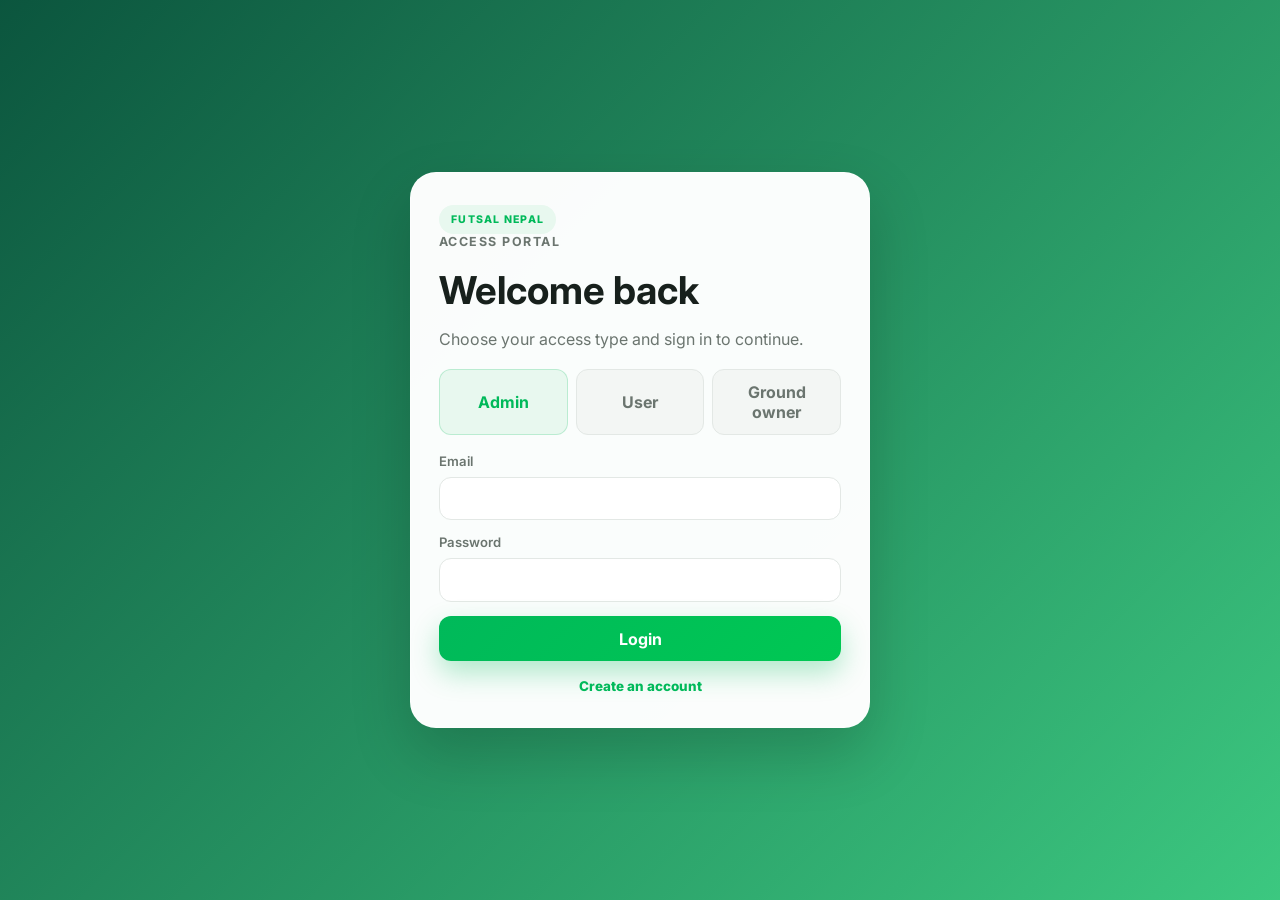
==== index.html @ 1ac61b71 "Add files via upload" ====
<!DOCTYPE html>
<html lang="en">
  <head>
    <meta charset="UTF-8" />
    <meta name="viewport" content="width=device-width, initial-scale=1.0" />
    <meta name="theme-color" content="#00b95a" />
    <meta name="mobile-web-app-capable" content="yes" />
    <meta name="apple-mobile-web-app-capable" content="yes" />
    <meta name="apple-mobile-web-app-status-bar-style" content="default" />
    <meta name="apple-mobile-web-app-title" content="Futsal Nepal" />
    <meta name="description" content="FUTSAL NEPAL is a modern futsal booking and court management platform for players, owners, and administrators in Nepal." />
    <meta name="keywords" content="futsal, football, booking, Nepal, courts, tournaments, admin dashboard" />
    <meta property="og:title" content="FUTSAL NEPAL | Book, Play, Connect" />
    <meta property="og:description" content="Book futsal courts, manage reservations, and run your venue with an integrated admin dashboard." />
    <meta property="og:type" content="website" />
    <meta property="og:image" content="assets/logo.svg" />
    <meta property="og:site_name" content="FUTSAL NEPAL" />
    <meta name="twitter:card" content="summary_large_image" />
    <meta name="twitter:title" content="FUTSAL NEPAL" />
    <meta name="twitter:description" content="Book, play, and connect through Nepal's futsal booking platform." />
    <title>FUTSAL NEPAL | Book, Play, Connect</title>
    <link rel="icon" type="image/svg+xml" href="assets/favicon.svg" />
    <link rel="apple-touch-icon" href="assets/logo.svg" />
    <link rel="manifest" href="manifest.webmanifest" />
    <link rel="preconnect" href="https://fonts.googleapis.com" />
    <link rel="preconnect" href="https://fonts.gstatic.com" crossorigin />
    <link href="https://fonts.googleapis.com/css2?family=Inter:wght@400;500;600;700;800&display=swap" rel="stylesheet" />
    <link rel="stylesheet" href="https://cdnjs.cloudflare.com/ajax/libs/font-awesome/6.5.2/css/all.min.css" />
    <link rel="stylesheet" href="css/style.css?v=20260912" />
    <link rel="stylesheet" href="css/responsive.css?v=20260912" />
    <script src="https://cdn.jsdelivr.net/npm/chart.js"></script>
    <script src="https://www.gstatic.com/firebasejs/10.12.2/firebase-app-compat.js"></script>
    <script src="https://www.gstatic.com/firebasejs/10.12.2/firebase-auth-compat.js"></script>
    <script src="https://www.gstatic.com/firebasejs/10.12.2/firebase-firestore-compat.js"></script>
    <script src="https://www.gstatic.com/firebasejs/10.12.2/firebase-storage-compat.js"></script>
  </head>
  <body>
    <div id="authScreen" class="auth-screen">
      <div class="auth-card">
        <div class="brand-badge">FUTSAL NEPAL</div>
        <p class="eyebrow">Access portal</p>
        <h2>Welcome back</h2>
        <p class="muted">Choose your access type and sign in to continue.</p>

        <div class="access-toggle">
          <button class="access-btn active" data-role="admin" type="button">Admin</button>
          <button class="access-btn" data-role="user" type="button">User</button>
          <button class="access-btn" data-role="owner" type="button">Ground owner</button>
        </div>

        <form id="authLoginForm" autocomplete="off">
          <input type="hidden" id="authLoginRole" value="admin" />
          <label>
            Email
            <input type="email" id="authLoginEmail" value="" autocomplete="off" required />
          </label>
          <label>
            Password
            <input type="password" id="authLoginPassword" value="" autocomplete="new-password" required />
          </label>
          <button class="btn btn-primary full-width" type="submit">Login</button>
        </form>

        <button class="auth-link" id="showRegisterBtn" type="button">Create an account</button>

        <form id="registerForm" class="hidden" hidden autocomplete="off">
          <div class="auth-form-heading">
            <h3>Create your account</h3>
            <p class="muted">Register as a player or Ground owner.</p>
          </div>
          <label>Full name<input type="text" id="registerName" autocomplete="off" required /></label>
          <label>Email or phone number<input type="email" id="registerEmail" autocomplete="off" required /></label>
          <label>Password<input type="password" id="registerPassword" autocomplete="new-password" minlength="6" required /></label>
          <label>Account type<select id="registerRole"><option value="User">Player / User</option><option value="Owner">Court Owner</option></select></label>
          <button class="btn btn-primary full-width" type="submit">Create account</button>
          <button class="auth-link" id="showLoginBtn" type="button">Back to login</button>
        </form>

      </div>
    </div>

    <div id="userSection" class="user-section hidden">
      <div class="user-dashboard-shell">
        <aside class="user-sidebar">
          <div class="user-sidebar-brand">
            <div class="brand-mark"><img src="assets/logo.svg" alt="Futsal Nepal" /></div>
            <strong>FUTSAL NEPAL</strong>
          </div>
          <nav class="user-sidebar-nav" aria-label="User navigation">
            <button type="button" data-user-scroll="userProfilePanel"><i class="fa-solid fa-user"></i><span>Profile</span></button>
            <button type="button" data-user-scroll="userBookingsPanel"><i class="fa-regular fa-calendar-check"></i><span>My bookings</span></button>
            <button type="button" data-user-scroll="userCourtsPanel"><i class="fa-solid fa-futbol"></i><span>Find a futsal</span></button>
            <button type="button" data-user-scroll="userTeamCount"><i class="fa-solid fa-people-group"></i><span>Teams</span></button>
            <button type="button" data-user-scroll="userNotificationsPanel"><i class="fa-solid fa-bell"></i><span>Notifications</span></button>
          </nav>
          <div class="user-sidebar-note"><i class="fa-solid fa-circle-check"></i><span>Book your next match in a few clicks.</span></div>
        </aside>

        <main class="user-dashboard-main" id="userDashboardTop">
          <nav class="user-top-nav-bar" aria-label="User sections">
            <button type="button" data-user-scroll="userProfilePanel"><i class="fa-solid fa-user"></i><span>Profile</span></button>
            <button type="button" data-user-scroll="userBookingsPanel"><i class="fa-regular fa-calendar-check"></i><span>My bookings</span></button>
            <button type="button" data-user-scroll="userCourtsPanel"><i class="fa-solid fa-futbol"></i><span>Find a futsal</span></button>
            <button type="button" data-user-scroll="userTeamCount"><i class="fa-solid fa-people-group"></i><span>Teams</span></button>
            <button type="button" data-user-scroll="userNotificationsPanel"><i class="fa-solid fa-bell"></i><span>Notifications</span></button>
          </nav>
          <header class="user-header">
        <button class="user-mobile-menu" id="userMobileMenuBtn" type="button" aria-label="Open navigation" aria-expanded="false"><i class="fa-solid fa-bars"></i></button>
        <div>
          <p class="eyebrow text-green">FUTSAL NEPAL</p>
          <h2><span id="userGreetingText">Good morning</span>, <span id="userDisplayName">player</span></h2>
          <p class="muted">Find a pitch, manage your bookings, and keep your next match in sight.</p>
        </div>
        <button class="btn btn-secondary" id="userLogoutBtn">Logout</button>
          </header>

          <section class="user-panel user-profile-panel" id="userProfilePanel">
            <div class="panel__header"><div><p class="eyebrow text-green">Account</p><h3>Your profile</h3></div><button class="icon-button" id="userProfileEditBtn" type="button" aria-label="Edit profile" title="Edit profile"><i class="fa-solid fa-pen"></i></button></div>
            <div class="owner-profile-content">
              <div id="userProfileIdentity" class="owner-profile-identity"></div>
              <div id="userProfileDetails" class="owner-profile-details"></div>
            </div>
            <form id="userProfileForm" class="user-profile-form hidden">
              <label>Name<input name="name" type="text" required /></label>
              <label>Age<input name="age" type="number" min="1" max="120" /></label>
              <label>Contact number<input name="phone" type="tel" placeholder="+977-98XXXXXXXX" /></label>
              <label>Location<input name="location" type="text" placeholder="Kathmandu" /></label>
              <label class="user-profile-field-wide">Profile image<input name="photoFile" type="file" accept="image/jpeg,image/png" /><small class="muted">JPG or PNG, up to 5 MB</small></label>
              <button class="btn btn-primary" type="submit"><i class="fa-solid fa-user-pen"></i> Save profile</button>
            </form>
          </section>

          <section class="user-dashboard-banner">
        <div>
          <p class="eyebrow text-green">Your match dashboard</p>
          <h3>Ready for your next game?</h3>
          <p>Choose a nearby futsal court and reserve an available hour.</p>
        </div>
        <div class="user-dashboard-actions">
          <button class="btn btn-primary" type="button" id="findCourtBtn"><i class="fa-solid fa-location-dot"></i> Find a futsal</button>
          <button class="btn btn-secondary" type="button" id="viewBookingsBtn"><i class="fa-regular fa-calendar-check"></i> My bookings</button>
        </div>
          </section>

          <div class="user-grid">
        <div class="user-card">
          <i class="fa-regular fa-calendar-check user-card-icon"></i>
          <span class="mini-tag">My bookings</span>
          <h3 id="userBookingCount">0 upcoming bookings</h3>
          <p id="userNextBooking">Book a court to see your next match here.</p>
        </div>
        <div class="user-card">
          <i class="fa-solid fa-futbol user-card-icon"></i>
          <span class="mini-tag">Available futsals</span>
          <h3 id="userVenueCount">0 venues</h3>
          <p>Courts ready for booking</p>
        </div>
        <div class="user-card">
          <i class="fa-solid fa-people-group user-card-icon"></i>
          <span class="mini-tag">Teams</span>
          <h3 id="userTeamCount">0 teams</h3>
          <p>Community leagues</p>
        </div>
          </div>

          <div class="user-booking-layout">
            <section class="user-panel hidden" id="userBookingPanel">
          <div class="panel__header">
            <div>
              <p class="eyebrow text-green">Reserve a pitch</p>
              <h3>Book a futsal court</h3>
            </div>
          </div>
          <form id="userBookingForm" class="user-booking-form">
            <label class="court-search-field">Find futsal by name<input id="userCourtSearch" type="search" placeholder="Search by futsal name" autocomplete="off" /></label>
            <label>Court<select id="userBookingCourt" required></select></label>
            <div class="court-location" id="userCourtLocation"><span><span id="userCourtAddress">Select a futsal to see its location.</span><strong id="userCourtAvailability" class="court-availability"></strong></span><a id="userCourtMapLink" class="map-link hidden" href="#" target="_blank" rel="noopener"><i class="fa-solid fa-map-location-dot"></i> Open map</a></div>
            <label>Date<input id="userBookingDate" type="date" required /></label>
            <label>Time slot<select id="userBookingTime" required></select></label>
            <label>Phone<input id="userBookingPhone" type="tel" placeholder="+977-98XXXXXXXX" required /></label>
            <label>Payment method<select id="userBookingPayment" required><option value="eSewa">eSewa</option><option value="Khalti">Khalti</option><option value="ConnectIPS">ConnectIPS</option><option value="Cash">Cash at venue</option></select></label>
            <div class="booking-total"><span>Estimated total</span><strong id="userBookingAmount">NPR 0</strong></div>
            <button class="btn btn-primary" type="submit"><i class="fa-regular fa-calendar-check"></i> Confirm booking</button>
          </form>
        </section>

          <section class="user-panel" id="userBookingsPanel">
          <div class="panel__header">
            <div>
              <p class="eyebrow text-green">Your reservations</p>
              <h3>My bookings</h3>
            </div>
          </div>
          <div id="userBookingsList" class="user-bookings-list"></div>
        </section>
          </div>

          <section class="user-panel user-courts-panel" id="userCourtsPanel">
        <div class="panel__header">
          <div>
            <p class="eyebrow text-green">Explore venues</p>
            <h3>Futsal courts in Nepal</h3>
          </div>
          <div class="user-venue-tools"><label class="user-venue-search"><i class="fa-solid fa-magnifying-glass"></i><input id="userVenueSearch" type="search" placeholder="Search futsal venues" autocomplete="off" /></label><span class="muted" id="userCourtDirectoryCount"></span></div>
        </div>
        <div id="userCourtDirectory" class="user-court-directory"></div>
          </section>
          <section class="user-panel user-notifications-panel" id="userNotificationsPanel">
            <div class="panel__header"><div><p class="eyebrow text-green">Updates</p><h3>Notifications</h3></div></div>
            <div id="userNotificationsList" class="user-notifications-list"></div>
          </section>
        </main>
      </div>
    </div>

    <div id="ownerSection" class="user-section hidden">
      <header class="user-header">
        <div>
          <p class="eyebrow text-green">FUTSAL NEPAL</p>
          <h2><span id="ownerGreetingText">Good morning</span>, Owner Portal</h2>
          <p class="muted">Manage your court availability, pricing and bookings.</p>
        </div>
        <div class="owner-header-actions">
            <button class="owner-header-action" id="ownerBookingRequestsBtn" type="button" aria-label="View booking requests" title="Booking requests">
            <i class="fa-regular fa-calendar-check"></i><span>Booking requests</span><strong id="ownerBookingRequestsCount">0</strong>
          </button>
          <div class="owner-notification-menu">
            <button class="owner-header-action" id="ownerNotificationsBtn" type="button" aria-label="View notifications" title="Notifications" aria-expanded="false">
              <i class="fa-solid fa-bell"></i><span>Notifications</span><strong id="ownerNotificationsCount">0</strong>
            </button>
            <div class="owner-notification-dropdown is-hidden" id="ownerNotificationDropdown">
              <div class="owner-notification-dropdown__header"><strong>Notifications</strong><span id="ownerNotificationSummary">0 updates</span></div>
              <div id="ownerNotificationPreview" class="owner-notification-dropdown__list"></div>
              <button type="button" class="owner-notification-dropdown__footer" id="viewOwnerNotificationsBtn">View all notifications</button>
            </div>
          </div>
          <button class="btn btn-secondary" id="ownerLogoutBtn" type="button">Logout</button>
        </div>
      </header>
      <section class="user-panel owner-profile-panel" id="ownerProfilePanel">
        <div class="panel__header"><div><p class="eyebrow text-green">Account</p><h3>Ground owner profile</h3></div><button class="icon-button" id="ownerProfileEditBtn" type="button" aria-label="Edit profile" title="Edit profile"><i class="fa-solid fa-pen"></i></button></div>
        <div class="owner-profile-content">
          <div id="ownerProfileIdentity" class="owner-profile-identity"></div>
          <div id="ownerProfileDetails" class="owner-profile-details"></div>
        </div>
        <form id="ownerProfileForm" class="user-profile-form hidden">
          <label>Name<input name="name" type="text" required /></label>
          <label>Profile image<input name="photoFile" type="file" accept="image/jpeg,image/png" /><small class="muted">JPG or PNG, up to 5 MB</small></label>
          <button class="btn btn-primary" type="submit"><i class="fa-solid fa-user-pen"></i> Save profile</button>
        </form>
      </section>
      <section class="owner-summary-grid" id="ownerDashboardSummary"></section>
      <section class="user-panel owner-period-panel">
        <div class="panel__header"><div><p class="eyebrow text-green">Performance</p><h3>Booking statistics</h3></div></div>
        <div id="ownerPeriodStats" class="owner-period-stats"></div>
      </section>
      <div id="ownerCourtPanel" class="owner-portal-grid"></div>
      <section class="user-panel owner-reservations-panel" id="ownerReservationsPanel">
        <div class="panel__header owner-reservations-heading"><div><p class="eyebrow text-green">Reservations</p><h3>Bookings for your courts</h3></div></div>
        <div id="ownerBookingsList" class="owner-bookings-list"></div>
      </section>
      <section class="user-panel user-notifications-panel">
        <div class="panel__header"><div><p class="eyebrow text-green">Updates</p><h3>Notifications</h3></div></div>
        <div id="ownerNotificationsList" class="user-notifications-list"></div>
      </section>
    </div>

    <div id="app-shell" class="app-shell hidden">
      <aside class="sidebar" id="sidebar">
        <div class="sidebar__brand">
          <div class="brand-mark">
            <img src="assets/logo.svg" alt="Futsal Nepal" />
          </div>
          <div>
            <div class="brand-name">FUTSAL NEPAL</div>
            <small>BOOK • PLAY • CONNECT</small>
          </div>
        </div>

        <nav class="sidebar__nav" aria-label="Sidebar navigation">
          <button class="nav-link active" data-view="dashboard"><i class="fa-solid fa-house"></i><span>Dashboard</span></button>
          <button class="nav-link" data-view="courts"><i class="fa-solid fa-futbol"></i><span>Courts</span></button>
          <button class="nav-link" data-view="bookings"><i class="fa-regular fa-calendar-check"></i><span>Bookings</span></button>
          <button class="nav-link" data-view="users"><i class="fa-solid fa-users"></i><span>Users</span></button>
          <button class="nav-link" data-view="teams"><i class="fa-solid fa-people-group"></i><span>Teams</span></button>
          <button class="nav-link" data-view="matches"><i class="fa-solid fa-trophy"></i><span>Matches</span></button>
          <button class="nav-link" data-view="tournaments"><i class="fa-solid fa-medal"></i><span>Tournaments</span></button>
          <button class="nav-link" data-view="communities"><i class="fa-solid fa-comments"></i><span>Communities</span></button>
          <button class="nav-link" data-view="payments"><i class="fa-solid fa-wallet"></i><span>Payments</span></button>
          <button class="nav-link" data-view="reviews"><i class="fa-solid fa-star"></i><span>Reviews</span></button>
          <button class="nav-link" data-view="notifications"><i class="fa-solid fa-bell"></i><span>Notifications</span></button>
          <button class="nav-link" data-view="reports"><i class="fa-solid fa-chart-line"></i><span>Reports &amp; Analytics</span></button>
          <button class="nav-link" data-view="admins"><i class="fa-solid fa-shield-halved"></i><span>Admins</span></button>
          <button class="nav-link" data-view="settings"><i class="fa-solid fa-gear"></i><span>Settings</span></button>
          <button class="nav-link logout-link" id="logoutBtn"><i class="fa-solid fa-right-from-bracket"></i><span>Logout</span></button>
        </nav>

        <div class="sidebar__profile">
          <div class="profile-avatar">AN</div>
          <div>
            <strong>Admin Nepal</strong>
            <small>Administrator</small>
          </div>
        </div>
      </aside>

      <main class="main-panel">
        <header class="topbar">
          <div class="topbar__left">
            <button class="mobile-toggle" id="mobileToggle" aria-label="Toggle menu">
              <i class="fa-solid fa-bars"></i>
            </button>
            <div>
              <p class="eyebrow">Operational overview</p>
              <h1 id="pageTitle">Dashboard</h1>
            </div>
          </div>

          <div class="topbar__actions">
            <div class="search-box">
              <i class="fa-solid fa-magnifying-glass"></i>
              <input type="search" id="globalSearch" placeholder="Search" />
            </div>
            <div class="notification-menu">
              <button class="icon-btn" id="adminNotificationBell" aria-label="Notifications" aria-expanded="false">
                <i class="fa-solid fa-bell"></i>
                <span class="badge" id="adminNotificationBadge">0</span>
              </button>
              <div class="notification-dropdown is-hidden" id="adminNotificationDropdown">
                <div class="notification-dropdown__header"><strong>Notifications</strong><span id="adminNotificationCount">0 new</span></div>
                <div id="adminNotificationPreview" class="notification-dropdown__list"></div>
                <button type="button" class="notification-dropdown__footer" id="viewAllNotificationsBtn">View all notifications</button>
              </div>
            </div>
            <button class="theme-toggle" id="themeToggle" aria-label="Toggle dark mode">
              <i class="fa-solid fa-moon"></i>
            </button>
            <div class="user-menu">
              <div class="avatar-mini">AN</div>
              <div>
                <strong>Admin Nepal</strong>
                <small>Super Admin</small>
              </div>
              <i class="fa-solid fa-chevron-down"></i>
            </div>
          </div>
        </header>

        <div class="content-wrap">
          <section id="dashboard-section" class="page-section active" data-page="dashboard">
            <div class="hero-card">
              <div>
                <p class="eyebrow text-green"><span id="adminGreeting">Good Morning</span>, Admin 👋</p>
                <h2>Here's what's happening with Futsal Nepal today.</h2>
                <p class="hero-subtitle">Track bookings, monitor court performance, and keep your community active across every venue.</p>
              </div>
              <div class="hero-card__meta">
                <div><span>Live bookings</span><strong id="heroLiveBookings">0</strong></div>
                <div><span>Occupancy</span><strong id="heroOccupancy">0%</strong></div>
              </div>
            </div>
            <div id="statsGrid" class="stats-grid"></div>
            <div class="analytics-grid">
              <div class="panel chart-panel large">
                <div class="panel__header">
                  <div>
                    <p class="eyebrow">Overview</p>
                    <h3>Booking Analytics</h3>
                  </div>
                  <div class="segmented-control" id="bookingRangeTabs">
                    <button class="active" data-range="today">Today</button>
                    <button data-range="7d">7 Days</button>
                    <button data-range="30d">30 Days</button>
                    <button data-range="3m">3 Months</button>
                    <button data-range="1y">1 Year</button>
                  </div>
                </div>
                <canvas id="bookingChart"></canvas>
              </div>

              <div class="panel chart-panel">
                <div class="panel__header">
                  <div>
                    <p class="eyebrow">Revenue</p>
                    <h3>Revenue Analytics</h3>
                  </div>
                </div>
                <canvas id="revenueChart"></canvas>
              </div>

              <div class="panel chart-panel">
                <div class="panel__header">
                  <div>
                    <p class="eyebrow">Users</p>
                    <h3>User Growth</h3>
                  </div>
                </div>
                <canvas id="userGrowthChart"></canvas>
              </div>

              <div class="panel chart-panel">
                <div class="panel__header">
                  <div>
                    <p class="eyebrow">Top courts</p>
                    <h3>Popular Courts</h3>
                  </div>
                </div>
                <div id="popularCourtsList" class="rank-list"></div>
              </div>

              <div class="panel chart-panel">
                <div class="panel__header">
                  <div>
                    <p class="eyebrow">Status</p>
                    <h3>Booking Status</h3>
                  </div>
                </div>
                <canvas id="bookingStatusChart"></canvas>
              </div>
            </div>
          </section>

          <section id="courts-section" class="page-section" data-page="courts">
            <div class="section-toolbar">
              <div>
                <p class="eyebrow">Operations</p>
                <h2>Courts</h2>
              </div>
              <button class="btn btn-primary" id="addCourtBtn"><i class="fa-solid fa-plus"></i> Add Ground</button>
            </div>
            <div class="table-controls">
              <div class="search-box compact"><i class="fa-solid fa-magnifying-glass"></i><input id="courtSearch" type="search" placeholder="Search courts" /></div>
              <button class="btn btn-secondary" id="toggleCourtViewBtn"><i class="fa-solid fa-table-cells"></i> Card View</button>
            </div>
            <div id="courtsTableContainer" class="data-card table-card"></div>
          </section>

          <section id="bookings-section" class="page-section" data-page="bookings">
            <div class="section-toolbar">
              <div>
                <p class="eyebrow">Operations</p>
                <h2>Bookings</h2>
              </div>
            </div>
            <div class="table-controls">
              <div class="search-box compact"><i class="fa-solid fa-magnifying-glass"></i><input id="bookingSearch" type="search" placeholder="Search bookings" /></div>
              <select id="bookingStatusFilter"><option value="all">All status</option></select>
            </div>
            <div id="bookingsTableContainer" class="data-card table-card"></div>
          </section>

          <section id="users-section" class="page-section" data-page="users">
            <div class="section-toolbar">
              <div>
                <p class="eyebrow">Community</p>
                <h2>Users</h2>
              </div>
              <button class="btn btn-primary"><i class="fa-solid fa-user-plus"></i> Add User</button>
            </div>
            <div id="usersTableContainer" class="data-card table-card"></div>
          </section>

          <section id="teams-section" class="page-section" data-page="teams">
            <div class="section-toolbar">
              <div>
                <p class="eyebrow">Community</p>
                <h2>Teams</h2>
              </div>
              <button class="btn btn-primary"><i class="fa-solid fa-people-group"></i> Create Team</button>
            </div>
            <div id="teamsTableContainer" class="data-card table-card"></div>
          </section>

          <section id="matches-section" class="page-section" data-page="matches">
            <div class="section-toolbar">
              <div>
                <p class="eyebrow">Events</p>
                <h2>Matches</h2>
              </div>
              <button class="btn btn-primary"><i class="fa-solid fa-plus"></i> Schedule Match</button>
            </div>
            <div id="matchesTableContainer" class="data-card table-card"></div>
          </section>

          <section id="tournaments-section" class="page-section" data-page="tournaments">
            <div class="section-toolbar">
              <div>
                <p class="eyebrow">Events</p>
                <h2>Tournaments</h2>
              </div>
              <button class="btn btn-primary"><i class="fa-solid fa-plus"></i> Create Tournament</button>
            </div>
            <div id="tournamentsTableContainer" class="data-card table-card"></div>
          </section>

          <section id="communities-section" class="page-section" data-page="communities">
            <div class="section-toolbar">
              <div>
                <p class="eyebrow">Community</p>
                <h2>Communities</h2>
              </div>
            </div>
            <div class="empty-state"><i class="fa-solid fa-comments"></i><h3>Community feeds are ready for integration</h3><p>Connect the app with your Firebase collections to manage posts and groups.</p></div>
          </section>

          <section id="payments-section" class="page-section" data-page="payments">
            <div class="section-toolbar">
              <div>
                <p class="eyebrow">Finance</p>
                <h2>Payments</h2>
              </div>
            </div>
            <div id="paymentsTableContainer" class="data-card table-card"></div>
          </section>

          <section id="reviews-section" class="page-section" data-page="reviews">
            <div class="section-toolbar">
              <div>
                <p class="eyebrow">Feedback</p>
                <h2>Reviews &amp; Ratings</h2>
              </div>
            </div>
            <div id="reviewsTableContainer" class="data-card table-card"></div>
          </section>

          <section id="notifications-section" class="page-section" data-page="notifications">
            <div class="section-toolbar">
              <div>
                <p class="eyebrow">Engagement</p>
                <h2>Notifications</h2>
              </div>
              <button class="btn btn-primary" id="addNotificationBtn"><i class="fa-solid fa-paper-plane"></i> Send Alert</button>
            </div>
            <div id="notificationsTableContainer" class="data-card table-card"></div>
          </section>

          <section id="reports-section" class="page-section" data-page="reports">
            <div class="section-toolbar">
              <div>
                <p class="eyebrow">Analytics</p>
                <h2>Reports &amp; Analytics</h2>
              </div>
            </div>
            <div id="reportsTableContainer" class="data-card table-card"></div>
          </section>

          <section id="admins-section" class="page-section" data-page="admins">
            <div class="section-toolbar">
              <div>
                <p class="eyebrow">Security</p>
                <h2>Admins</h2>
              </div>
              <button class="btn btn-primary"><i class="fa-solid fa-user-shield"></i> Add Admin</button>
            </div>
            <div id="adminsTableContainer" class="data-card table-card"></div>
          </section>

          <section id="settings-section" class="page-section" data-page="settings">
            <div class="section-toolbar">
              <div>
                <p class="eyebrow">System</p>
                <h2>Settings</h2>
              </div>
            </div>
            <div class="settings-grid">
              <div class="panel">
                <div class="panel__header"><h3>Firebase configuration</h3></div>
                <p class="muted">Update the Firebase values in the config file to connect the dashboard to your project.</p>
                <button class="btn btn-primary" id="seedDemoDataBtn">Load demo data</button>
              </div>
              <div class="panel">
                <div class="panel__header"><h3>Branding</h3></div>
                <div class="field-grid">
                  <label>App name <input type="text" value="FUTSAL NEPAL" /></label>
                  <label>Tagline <input type="text" value="BOOK • PLAY • CONNECT" /></label>
                </div>
              </div>
            </div>
          </section>
        </div>

        <footer class="site-footer">
          <div class="site-footer__brand">
            <div class="brand-mark"><img src="assets/logo.svg" alt="FUTSAL NEPAL logo" /></div>
            <div>
              <strong>FUTSAL NEPAL</strong>
              <span>Book • Play • Connect</span>
            </div>
          </div>
          <div class="site-footer__links">
            <div>
              <h4>Platform</h4>
              <a href="#">Dashboard</a>
              <a href="#">Bookings</a>
              <a href="#">Courts</a>
            </div>
            <div>
              <h4>Support</h4>
              <a href="#">Help center</a>
              <a href="#">Terms</a>
              <a href="#">Privacy</a>
            </div>
            <div>
              <h4>Contact</h4>
              <a href="tel:+9779800000000">+977 98000 00000</a>
              <a href="mailto:hello@futsalnepal.com">hello@futsalnepal.com</a>
              <span>Kathmandu, Nepal</span>
            </div>
          </div>
        </footer>
      </main>
    </div>

    <div id="loginModal" class="modal hidden" aria-hidden="true">
      <div class="modal__backdrop"></div>
      <div class="modal__pane login-pane">
        <div class="brand-badge">FUTSAL NEPAL</div>
        <h2>Admin Login</h2>
        <p class="muted">Sign in to manage courts, bookings and memberships.</p>
        <form id="loginForm" autocomplete="off">
          <label>
            Email
            <input type="email" id="loginEmail" value="" autocomplete="off" required />
          </label>
          <label>
            Password
            <input type="password" id="loginPassword" value="" autocomplete="new-password" required />
          </label>
          <button class="btn btn-primary full-width" type="submit">Login</button>
        </form>
      </div>
    </div>

    <div id="genericModal" class="modal hidden" aria-hidden="true">
      <div class="modal__backdrop"></div>
      <div class="modal__pane" id="genericModalBody"></div>
    </div>

    <div id="toastContainer" class="toast-container" aria-live="polite"></div>

    <script type="application/ld+json">
      {
        "@context": "https://schema.org",
        "@type": "Organization",
        "name": "FUTSAL NEPAL",
        "description": "Modern futsal court booking and management platform for players, owners, and administrators.",
        "url": "https://futsalnepal.example",
        "logo": "assets/logo.svg",
        "sameAs": []
      }
    </script>

    <script src="js/firebase-config.js?v=20260913-9"></script>
    <script src="js/firebase-data.js?v=20260913-4"></script>
    <script src="js/components.js"></script>
    <script src="js/auth.js?v=20260913-7"></script>
    <script src="js/user-portal.js?v=20260913-17"></script>
    <script src="js/owner-portal.js?v=20260913-13"></script>
    <script src="js/dashboard.js?v=20260912-4"></script>
    <script src="js/courts.js?v=20260913-4"></script>
    <script src="js/bookings.js?v=20260913-4"></script>
    <script src="js/users.js?v=20260912-3"></script>
    <script src="js/teams.js"></script>
    <script src="js/matches.js"></script>
    <script src="js/tournaments.js"></script>
    <script src="js/payments.js"></script>
    <script src="js/reviews.js"></script>
    <script src="js/notifications.js?v=20260913-6"></script>
    <script src="js/reports.js"></script>
    <script src="js/admins.js?v=20260912-2"></script>
    <script src="js/settings.js"></script>
    <script src="js/app.js"></script>
    <script>
      if ('serviceWorker' in navigator) {
        window.addEventListener('load', function() {
          navigator.serviceWorker.register('./sw.js').catch(function(error) {
            console.warn('Offline app shell unavailable:', error);
          });
        });
      }
    </script>
  </body>
</html>
---- css/style.css ----
:root {
  --bg: #f5f7f6;
  --sidebar: #004d35;
  --sidebar-dark: #003b27;
  --green: #00b95a;
  --green-bright: #00c853;
  --green-soft: #e8f8ef;
  --white: #ffffff;
  --text: #17201c;
  --muted: #6b756f;
  --border: #e3e8e5;
  --warning: #ff9800;
  --danger: #e53935;
  --blue: #2196f3;
  --shadow: 0 18px 40px rgba(0, 58, 38, 0.08);
  --radius: 16px;
}

* { box-sizing: border-box; }

html {
  scroll-behavior: smooth;
}

body {
  margin: 0;
  font-family: "Inter", sans-serif;
  background:
    radial-gradient(circle at top left, rgba(0, 185, 90, 0.09), transparent 28%),
    linear-gradient(180deg, #f4f8f5 0%, #eef4f1 100%);
  color: var(--text);
  overflow-x: hidden;
}

::selection {
  background: rgba(0, 185, 90, 0.18);
  color: var(--text);
}

@keyframes pageReveal {
  from { opacity: 0; transform: translateY(8px); }
  to { opacity: 1; transform: translateY(0); }
}

@keyframes cardReveal {
  from { opacity: 0; transform: translateY(10px); }
  to { opacity: 1; transform: translateY(0); }
}

@keyframes softPulse {
  0%, 100% { opacity: 0.55; }
  50% { opacity: 1; }
}

@keyframes modalReveal {
  from { opacity: 0; transform: scale(0.98) translateY(8px); }
  to { opacity: 1; transform: scale(1) translateY(0); }
}

body.dark-mode {
  --bg: #101b17;
  --white: #16241f;
  --text: #edf7f0;
  --muted: #9eb6aa;
  --border: rgba(255,255,255,0.08);
  --green-soft: rgba(0, 185, 90, 0.14);
  background: var(--bg);
}

button, input, select, textarea { font: inherit; }

button {
  cursor: pointer;
  border: 0;
  background: transparent;
}

img { max-width: 100%; display: block; }

.auth-screen {
  min-height: 100vh;
  display: grid;
  place-items: center;
  padding: 24px;
  background: linear-gradient(135deg, rgba(0, 77, 53, 0.95), rgba(0, 185, 90, 0.75));
}

.auth-screen.hidden,
.app-shell.hidden,
.user-section.hidden {
  display: none;
}

.auth-card .hidden { display: none; }

.auth-card {
  width: min(460px, 100%);
  background: rgba(255,255,255,0.98);
  border-radius: 26px;
  padding: 32px 28px;
  box-shadow: 0 26px 60px rgba(0, 0, 0, 0.18);
  border: 1px solid rgba(255,255,255,0.3);
}

.auth-card h2 {
  margin: 18px 0 8px;
  font-size: clamp(2rem, 3vw, 2.5rem);
  color: var(--text);
}

.access-toggle {
  display: grid;
  grid-template-columns: repeat(3, 1fr);
  gap: 8px;
  margin: 20px 0 18px;
}


.access-btn {
  background: #f3f6f4;
  border: 1px solid var(--border);
  border-radius: 12px;
  padding: 12px 10px;
  font-weight: 700;
  color: var(--muted);
}

.access-btn.active {
  background: var(--green-soft);
  color: var(--green);
  border-color: rgba(0, 185, 90, 0.2);
}

.auth-card form {
  display: flex;
  flex-direction: column;
  gap: 14px;
  margin-top: 16px;
}

.auth-divider {
  display: flex;
  align-items: center;
  gap: 10px;
  color: var(--muted);
  font-size: 0.78rem;
}

.auth-divider::before,
.auth-divider::after {
  content: '';
  height: 1px;
  flex: 1;
  background: var(--border);
}

.btn-google {
  background: var(--white);
  color: var(--text);
  border: 1px solid var(--border);
}

.btn-google:hover { border-color: var(--green); color: var(--green); }

.auth-link {
  display: block;
  margin: 16px auto 0;
  color: var(--green);
  font-size: 0.84rem;
  font-weight: 800;
}

.auth-link:hover { text-decoration: underline; }

.auth-form-heading { margin-bottom: 4px; }
.auth-form-heading h3 { margin: 0 0 4px; }
.auth-form-heading p { margin: 0; }

.auth-card .brand-badge {
  display: inline-flex;
  padding: 8px 12px;
  border-radius: 999px;
  background: var(--green-soft);
  color: var(--green);
  font-weight: 800;
  letter-spacing: 0.12em;
  font-size: 0.66rem;
}

.demo-note {
  margin-top: 14px;
  text-align: center;
  color: var(--muted);
  font-size: 0.8rem;
}

.user-section {
  min-height: 100vh;
  padding: 0;
  background: var(--bg);
}

#ownerSection { padding: 32px 24px; }

.user-dashboard-shell { display: block; min-height: 100vh; }
.user-sidebar { display: none; }
.user-top-nav { display: grid; gap: 5px; color: var(--muted); font-size: 0.72rem; font-weight: 700; }
.user-top-nav select { min-width: 150px; padding: 9px 10px; border: 1px solid var(--border); border-radius: 9px; background: var(--white); color: var(--text); font: inherit; }
.user-sidebar-brand { display: flex; align-items: center; gap: 10px; padding: 0 10px 28px; color: var(--text); letter-spacing: 0.04em; }
.user-sidebar-brand .brand-mark { width: 34px; height: 34px; }
.user-sidebar-brand .brand-mark img { width: 100%; height: 100%; object-fit: contain; }
.user-sidebar-nav { display: grid; gap: 6px; }
.user-sidebar-nav button { display: flex; align-items: center; gap: 12px; width: 100%; padding: 12px 13px; border: 0; border-radius: 10px; background: transparent; color: var(--muted); text-align: left; font-size: 0.86rem; font-weight: 700; cursor: pointer; }
.user-sidebar-nav button:hover, .user-sidebar-nav button.active { background: var(--green-soft); color: var(--green); }
.user-sidebar-nav i { width: 18px; text-align: center; }
.user-nav-dropdown { display: none; gap: 6px; margin-top: 12px; color: var(--muted); font-size: 0.75rem; font-weight: 700; }
.user-nav-dropdown select { width: 100%; padding: 10px; border: 1px solid var(--border); border-radius: 10px; background: var(--bg); color: var(--text); }
.user-sidebar-note { display: flex; gap: 9px; align-items: flex-start; margin: auto 10px 4px; padding-top: 18px; border-top: 1px solid var(--border); color: var(--muted); font-size: 0.78rem; line-height: 1.45; }
.user-sidebar-note i { color: var(--green); margin-top: 2px; }
.user-dashboard-main { min-width: 0; padding: 24px 28px 32px; }
.user-dashboard-main { font-size: 0.94rem; }
.user-dashboard-main { max-width: 1440px; margin: 0 auto; }

.user-header {
  display: flex;
  justify-content: space-between;
  align-items: center;
  margin-bottom: 16px;
}

.user-header h2 {
  margin: 0;
  font-size: 1.75rem;
  line-height: 1.1;
}

.user-header .muted { margin: 6px 0 0; }
.owner-header-actions { display: flex; align-items: center; justify-content: flex-end; gap: 8px; flex-wrap: wrap; }
.owner-notification-menu { position: relative; }
.owner-header-action { position: relative; display: inline-flex; align-items: center; gap: 8px; min-height: 42px; padding: 9px 12px; border: 1px solid var(--border); border-radius: 12px; background: var(--white); color: var(--text); font-size: 0.78rem; font-weight: 800; }
.owner-header-action i { color: var(--green); }
.owner-header-action strong { display: grid; min-width: 20px; height: 20px; place-items: center; padding: 0 5px; border-radius: 999px; background: var(--green-soft); color: var(--green); font-size: 0.68rem; }
.owner-header-action:hover { border-color: #bfe8d6; color: var(--green); }
.owner-notification-dropdown { position: absolute; z-index: 20; top: calc(100% + 10px); right: 0; width: min(360px, 90vw); overflow: hidden; border: 1px solid var(--border); border-radius: 14px; background: var(--white); box-shadow: 0 18px 45px rgba(0, 58, 38, 0.16); }
.owner-notification-dropdown.is-hidden { display: none; }
.owner-notification-dropdown__header { display: flex; justify-content: space-between; gap: 12px; padding: 13px 15px; border-bottom: 1px solid var(--border); }
.owner-notification-dropdown__header span { color: var(--muted); font-size: 0.75rem; }
.owner-notification-dropdown__list { max-height: 300px; overflow-y: auto; }
.owner-notification-preview-item { padding: 12px 15px; border-bottom: 1px solid var(--border); }
.owner-notification-preview-item p { margin: 4px 0; color: var(--muted); font-size: 0.8rem; line-height: 1.35; }
.owner-notification-preview-item small { color: var(--muted); font-size: 0.7rem; }
.owner-notification-empty { margin: 0; padding: 24px 15px; color: var(--muted); text-align: center; }
.owner-notification-dropdown__footer { width: 100%; padding: 13px 15px; color: var(--green); background: var(--green-soft); font-weight: 800; text-align: center; }
.user-mobile-menu { display: none; }
.user-top-nav-bar { display: flex; flex-wrap: wrap; gap: 6px; margin-bottom: 16px; padding: 6px; border: 1px solid var(--border); border-radius: 12px; background: var(--white); }
.user-top-nav-bar button { display: inline-flex; align-items: center; gap: 8px; padding: 9px 12px; border: 0; border-radius: 8px; background: transparent; color: var(--muted); font: inherit; font-size: 0.8rem; font-weight: 700; cursor: pointer; }
.user-top-nav-bar button:hover, .user-top-nav-bar button.active { background: var(--green-soft); color: var(--green); }
.user-top-nav-bar i { font-size: 0.82rem; }

.user-dashboard-banner {
  display: flex;
  justify-content: space-between;
  align-items: center;
  gap: 24px;
  margin-bottom: 14px;
  padding: 20px 22px;
  border: 1px solid rgba(0, 185, 90, 0.16);
  border-radius: 22px;
  background: linear-gradient(110deg, rgba(232, 248, 239, 0.95) 0%, rgba(248, 252, 249, 0.9) 62%, rgba(255,255,255,0.96) 100%);
  box-shadow: 0 16px 35px rgba(0, 58, 38, 0.08);
}

.user-dashboard-banner > div:first-child { flex: 1; }
.user-dashboard-actions { display: flex; flex-wrap: wrap; gap: 8px; align-items: center; }
.user-dashboard-banner h3 { margin: 0 0 6px; font-size: 1.3rem; line-height: 1.2; }
.user-dashboard-banner p:last-child { margin: 0; color: var(--muted); }
.user-dashboard-actions .btn { margin-top: 0; }
.user-card-icon { display: block; margin-bottom: 8px; color: var(--green); font-size: 1.05rem; }

.user-grid {
  display: grid;
  grid-template-columns: repeat(3, minmax(0, 1fr));
  gap: 10px;
}

.user-card {
  min-width: 0;
  background: linear-gradient(180deg, rgba(255,255,255,0.97), rgba(246,250,247,0.96));
  border: 1px solid rgba(18, 54, 41, 0.08);
  border-radius: 18px;
  padding: 16px 18px;
  box-shadow: 0 10px 24px rgba(20, 35, 30, 0.05);
  transition: transform 0.2s ease, border-color 0.2s ease, box-shadow 0.2s ease;
  animation: cardReveal 0.32s ease both;
}

.user-card:hover { transform: translateY(-2px); border-color: rgba(0, 185, 90, 0.25); box-shadow: 0 18px 32px rgba(0, 58, 38, 0.1); }

.mini-tag {
  display: inline-block;
  padding: 6px 10px;
  border-radius: 999px;
  background: var(--green-soft);
  color: var(--green);
  font-weight: 700;
  font-size: 0.7rem;
  margin-bottom: 12px;
}

.user-card h3 {
  margin: 0 0 6px;
  font-size: 1.18rem;
  line-height: 1.2;
}

.user-card p {
  margin: 0;
  color: var(--muted);
  line-height: 1.45;
}

.user-booking-layout {
  display: grid;
  grid-template-columns: minmax(320px, 0.9fr) minmax(360px, 1.1fr);
  gap: 14px;
  margin-top: 14px;
}

.user-panel {
  position: relative;
  background: linear-gradient(180deg, rgba(255,255,255,0.98), rgba(249,251,250,0.96));
  border: 1px solid rgba(18, 54, 41, 0.08);
  border-radius: 20px;
  padding: 20px 18px 18px;
  box-shadow: 0 12px 30px rgba(20, 35, 30, 0.06);
  animation: cardReveal 0.36s ease both;
}

.user-panel::before {
  content: "";
  position: absolute;
  inset: 0 auto auto 0;
  width: 100%;
  height: 4px;
  border-radius: 20px 20px 0 0;
  background: linear-gradient(90deg, var(--green), rgba(0, 185, 90, 0.2));
}

.user-panel .panel__header { margin-bottom: 18px; }
.user-panel h3 { margin: 0; }
.user-panel h3 { font-size: 1.12rem; line-height: 1.25; }

.owner-profile-panel { margin-bottom: 18px; }
.user-profile-panel { margin-bottom: 18px; }
.user-profile-form { display: grid; grid-template-columns: repeat(2, minmax(0, 1fr)); gap: 12px; margin-top: 18px; padding-top: 18px; border-top: 1px solid var(--border); }
.user-profile-form.hidden { display: none; }
.user-profile-form label { display: grid; gap: 7px; color: var(--muted); font-size: 0.82rem; font-weight: 700; }
.user-profile-form input { width: 100%; padding: 10px 11px; border: 1px solid var(--border); border-radius: 10px; background: var(--bg); color: var(--text); font: inherit; }
.user-profile-field-wide, .user-profile-form button { grid-column: 1 / -1; }
.owner-profile-content { display: grid; grid-template-columns: minmax(220px, 0.75fr) minmax(0, 1.25fr); gap: 18px; align-items: center; }
.owner-profile-identity { display: flex; align-items: center; gap: 13px; min-width: 0; }
.owner-profile-identity strong { display: block; font-size: 1.05rem; overflow-wrap: anywhere; }
.owner-profile-identity span { display: block; margin-top: 4px; color: var(--muted); font-size: 0.82rem; }
.owner-profile-avatar { display: grid; flex: 0 0 48px; width: 48px; height: 48px; place-items: center; border-radius: 50%; background: var(--green); color: #fff; font-weight: 800; }
.user-profile-image { display: block; flex: 0 0 48px; width: 48px; height: 48px; border-radius: 50%; object-fit: cover; }
.owner-profile-details { display: grid; grid-template-columns: repeat(3, minmax(0, 1fr)); gap: 10px; }
.owner-profile-details > div { min-width: 0; padding: 12px 13px; border: 1px solid var(--border); border-radius: 10px; background: var(--bg); }
.owner-profile-details span, .owner-profile-details strong { display: block; }
.owner-profile-details span { margin-bottom: 5px; color: var(--muted); font-size: 0.74rem; font-weight: 700; text-transform: uppercase; letter-spacing: 0.04em; }
.owner-profile-details strong { overflow-wrap: anywhere; font-size: 0.9rem; }
.owner-summary-grid { display: grid; grid-template-columns: repeat(4, minmax(0, 1fr)); gap: 12px; margin-bottom: 18px; }
.owner-summary-card {
  display: grid;
  gap: 6px;
  padding: 18px 16px;
  border: 1px solid rgba(0, 185, 90, 0.12);
  border-radius: 18px;
  background: linear-gradient(135deg, rgba(232, 248, 239, 0.95), rgba(255,255,255,0.98));
  box-shadow: 0 12px 28px rgba(0, 58, 38, 0.06);
}
.owner-summary-card i { color: var(--green); font-size: 1.05rem; }
.owner-summary-card span { color: var(--muted); font-size: 0.78rem; font-weight: 700; }
.owner-summary-card strong { color: var(--text); font-size: 1.35rem; }
.owner-period-panel { margin-bottom: 18px; }
.owner-reservations-panel { margin-bottom: 18px; }
.owner-reservations-heading { justify-content: center; text-align: center; }
.owner-period-stats { display: grid; grid-template-columns: repeat(3, minmax(0, 1fr)); gap: 10px; }
.owner-period-stats > div { display: flex; align-items: baseline; gap: 8px; padding: 12px 14px; border: 1px solid var(--border); border-radius: 10px; background: var(--bg); }
.owner-period-stats span { color: var(--muted); font-size: 0.8rem; font-weight: 700; }
.owner-period-stats strong { color: var(--green); font-size: 1.2rem; }
.owner-period-stats small { color: var(--muted); }

.user-booking-form {
  display: grid;
  grid-template-columns: 1fr 1fr;
  gap: 14px;
}

.user-booking-form label:first-child,
.user-booking-form label:nth-child(5),
.user-booking-form .booking-total,
.user-booking-form button { grid-column: 1 / -1; }

.user-booking-form .court-search-field,
.user-booking-form .court-location { grid-column: 1 / -1; }

.user-booking-form label {
  display: grid;
  gap: 7px;
  color: var(--muted);
  font-size: 0.84rem;
  font-weight: 700;
}

.user-booking-form input,
.user-booking-form select {
  width: 100%;
  padding: 11px 12px;
  border: 1px solid var(--border);
  border-radius: 10px;
  background: var(--bg);
  color: var(--text);
}

.booking-total {
  display: flex;
  justify-content: space-between;
  align-items: center;
  padding: 12px 0 2px;
  border-top: 1px solid var(--border);
  color: var(--muted);
}

.booking-total strong { color: var(--green); font-size: 1.15rem; }

.court-location {
  display: flex;
  justify-content: space-between;
  gap: 12px;
  padding: 10px 12px;
  border-radius: 10px;
  background: var(--green-soft);
  border: 1px solid #bfe8d6;
  color: var(--muted);
  font-size: 0.82rem;
}

.map-link { color: var(--green); font-weight: 800; white-space: nowrap; }
.map-link.hidden { display: none; }
#userBookingPanel.hidden { display: none; }
.court-availability { display: block; margin-top: 4px; color: var(--green); }
.court-availability.unavailable { color: var(--danger); }

.user-bookings-list { display: grid; gap: 10px; }

.owner-portal-grid { display: grid; grid-template-columns: repeat(2, minmax(0, 1fr)); gap: 18px; margin-bottom: 18px; }
.owner-court-card { background: var(--white); border: 1px solid var(--border); border-radius: 22px; padding: 22px 20px; box-shadow: var(--shadow); }
.court-card-image { width: 100%; height: 150px; object-fit: cover; border-radius: 14px; margin-bottom: 12px; }
.court-image-button { position: relative; display: block; width: 100%; padding: 0; border: 0; background: transparent; color: #fff; cursor: zoom-in; text-align: left; }
.court-image-button .court-card-image { display: block; margin-bottom: 12px; }
.court-image-button span { position: absolute; right: 10px; bottom: 22px; padding: 6px 9px; border-radius: 7px; background: rgba(20, 35, 30, 0.82); font-size: 0.72rem; font-weight: 700; }
.court-image-preview { display: grid; place-items: center; overflow: hidden; border-radius: 12px; background: var(--bg); }
.court-image-preview img { display: block; width: 100%; max-height: 68vh; object-fit: contain; }
.owner-court-card h3 { margin: 0 0 6px; }
.owner-court-card p { margin: 0 0 18px; color: var(--muted); }
.owner-court-map { margin: 0 0 18px; overflow: hidden; border: 1px solid var(--border); border-radius: 12px; background: var(--bg); }
.owner-court-map-heading { display: flex; justify-content: space-between; gap: 8px; padding: 9px 11px; background: var(--white); font-size: 0.78rem; }
.owner-court-map-heading span { color: var(--muted); }
.owner-court-map iframe { display: block; width: 100%; height: 150px; border: 0; }
.owner-court-map a { display: block; padding: 9px 11px; color: var(--green); font-size: 0.78rem; font-weight: 800; }
.owner-court-form { display: grid; grid-template-columns: 1fr 1fr; gap: 12px; }
.owner-court-form label { display: grid; gap: 7px; color: var(--muted); font-size: 0.82rem; font-weight: 700; }
.owner-court-form input, .owner-court-form select, .owner-court-form textarea { width: 100%; padding: 10px 11px; border: 1px solid var(--border); border-radius: 10px; background: var(--bg); color: var(--text); font: inherit; }
.owner-field-wide { grid-column: 1 / -1; }
.owner-court-form input[type="file"] { padding: 8px; font-size: 0.76rem; }
.owner-court-form button { grid-column: 1 / -1; }
.owner-bookings-list { display: grid; gap: 10px; }
.owner-booking-row { display: flex; justify-content: space-between; gap: 16px; padding: 14px; border: 1px solid var(--border); border-radius: 14px; background: var(--bg); }
.owner-booking-row strong, .owner-booking-row small { display: block; }
.owner-booking-row small { color: var(--muted); margin-top: 4px; }
.owner-booking-actions { display: flex; align-items: center; gap: 8px; }
.owner-booking-actions button { padding: 7px 10px; border-radius: 8px; background: var(--green-soft); color: var(--green); font-weight: 700; }

.user-courts-panel { margin-top: 18px; }
.user-venue-tools { display: flex; align-items: center; gap: 10px; }
.user-venue-search { display: flex; align-items: center; gap: 8px; min-width: min(260px, 42vw); padding: 8px 10px; border: 1px solid var(--border); border-radius: 10px; background: var(--bg); color: var(--muted); }
.user-venue-search input { width: 100%; min-width: 0; border: 0; outline: 0; background: transparent; color: var(--text); font: inherit; font-size: 0.82rem; }
.user-venue-empty { grid-column: 1 / -1; }

.user-court-directory {
  display: grid;
  grid-template-columns: repeat(3, minmax(0, 1fr));
  gap: 12px;
}

.user-court-card {
  display: flex;
  flex-direction: column;
  gap: 8px;
  min-height: 170px;
  padding: 16px;
  border: 1px solid #d5dfda;
  border-radius: 14px;
  background: var(--bg);
}

.user-court-card h4 { margin: 0; font-size: 1.05rem; }
.user-court-card p { margin: 0; color: var(--muted); font-size: 0.82rem; }
.court-card-title { display: flex; justify-content: space-between; align-items: flex-start; gap: 10px; }
.court-rating-summary { display: flex; align-items: center; gap: 6px; white-space: nowrap; font-size: 0.78rem; }
.court-rating { color: #d68b00; font-weight: 800; }
.court-rating i { font-size: 0.72rem; }
.court-review-count { color: var(--muted); }
.user-court-address { display: flex; gap: 6px; line-height: 1.45; }
.user-court-card .court-meta { margin-top: auto; display: flex; justify-content: space-between; align-items: center; gap: 8px; }
.court-price { color: var(--green); font-weight: 800; white-space: nowrap; }
.user-court-specs { display: grid; grid-template-columns: 1fr 1fr; gap: 8px; }
.user-court-specs span { padding: 8px 9px; border-radius: 8px; background: var(--white); color: var(--text); font-size: 0.78rem; }
.user-court-specs strong { display: block; margin-bottom: 2px; color: var(--muted); font-size: 0.68rem; text-transform: uppercase; letter-spacing: 0.04em; }
.user-court-contact { font-size: 0.78rem; }
.user-court-contact a { color: var(--green); font-weight: 700; }
.user-court-amenities { display: flex; flex-wrap: wrap; gap: 5px; }
.user-court-amenities span { padding: 4px 7px; border: 1px solid #bfe8d6; border-radius: 999px; color: var(--green); font-size: 0.68rem; font-weight: 700; }
.user-court-description { line-height: 1.45; }
.user-court-map { overflow: hidden; border: 1px solid var(--border); border-radius: 10px; background: var(--white); }
.user-court-map-heading { display: flex; justify-content: space-between; gap: 8px; padding: 8px 10px; font-size: 0.72rem; }
.user-court-map-heading span { color: var(--muted); }
.user-court-map iframe { display: block; width: 100%; height: 125px; border: 0; }
.court-status { font-size: 0.72rem; font-weight: 800; text-transform: capitalize; }
.court-status.inactive { color: var(--danger); }
.court-status.active { color: var(--green); }
.court-actions { display: flex; gap: 8px; align-items: center; }
.court-actions .btn { padding: 8px 10px; font-size: 0.78rem; }
.court-reviews-link { color: var(--green); font-size: 0.76rem; font-weight: 800; white-space: nowrap; }
.court-review-list { display: grid; gap: 10px; max-height: 55vh; overflow: auto; }
.court-review-item { padding: 12px; border: 1px solid var(--border); border-radius: 10px; background: var(--bg); }
.court-review-heading { display: flex; justify-content: space-between; gap: 12px; }
.court-review-heading span { color: #d68b00; font-size: 0.8rem; font-weight: 800; }
.court-review-item p { margin: 8px 0 4px; color: var(--text); }
.court-review-item small { color: var(--muted); }
.court-map-link { color: var(--green); font-size: 0.8rem; font-weight: 800; }

.user-booking-item {
  display: flex;
  justify-content: space-between;
  gap: 16px;
  padding: 14px;
  border: 1px solid #d5dfda;
  border-radius: 14px;
  background: var(--bg);
}

.user-booking-item strong,
.user-booking-item small { display: block; }
.user-booking-item small { color: var(--muted); margin-top: 4px; }
.user-booking-item .booking-price { color: var(--green); font-weight: 800; white-space: nowrap; }
.booking-cancel { display: block; margin-top: 8px; margin-left: auto; color: var(--danger); font-size: 0.76rem; font-weight: 800; }
.booking-review {
  display: block;
  margin-top: 8px;
  margin-left: auto;
  padding: 7px 10px;
  border-radius: 8px;
  background: rgba(0, 185, 90, 0.1);
  color: var(--green);
  font-size: 0.76rem;
  font-weight: 800;
}
.review-status {
  display: block;
  margin-top: 8px;
  margin-left: auto;
  color: var(--muted);
  font-size: 0.74rem;
  font-weight: 700;
}
.star-rating {
  display: flex;
  gap: 8px;
  margin: 12px 0 18px;
}
.star-btn {
  width: 38px;
  height: 38px;
  border-radius: 50%;
  border: 1px solid var(--border);
  background: rgba(0, 185, 90, 0.04);
  color: #c6d4cd;
  font-size: 1.1rem;
}
.star-btn.active {
  background: rgba(255, 193, 7, 0.14);
  color: #f59e0b;
  border-color: rgba(245, 158, 11, 0.28);
}
.review-form {
  display: grid;
  gap: 14px;
}
.review-form textarea {
  min-height: 120px;
}
.user-delete-button { padding: 7px 10px; color: var(--danger); border: 1px solid rgba(229, 57, 53, 0.25); background: rgba(229, 57, 53, 0.06); font-size: 0.75rem; }
.user-notifications-list { display: grid; gap: 10px; }
.user-notification { padding: 12px 14px; border: 1px solid #d5dfda; border-radius: 12px; background: var(--bg); }
.notification-item-heading { display: flex; align-items: center; justify-content: space-between; gap: 12px; }
.notification-delete-button { width: 30px; height: 30px; border: 1px solid rgba(229, 57, 53, 0.22); border-radius: 7px; color: var(--danger); background: rgba(229, 57, 53, 0.06); }
.user-notification p { margin: 5px 0; color: var(--muted); }
.user-notification small { color: var(--muted); font-size: 0.72rem; }

@media (max-width: 800px) {
  .user-dashboard-shell { display: block; }
  .user-sidebar { padding: 14px 16px; border-right: 0; border-bottom: 1px solid var(--border); }
  .user-sidebar-brand { padding: 0 4px 12px; }
  .user-sidebar-nav { display: none; }
  .user-nav-dropdown { display: grid; }
  .user-sidebar-note { display: none; }
  .user-dashboard-main { padding: 24px 18px 34px; }
  .user-booking-layout { grid-template-columns: 1fr; }
  .user-court-directory { grid-template-columns: repeat(2, minmax(0, 1fr)); }
  .owner-portal-grid { grid-template-columns: 1fr; }
}

@media (max-width: 520px) {
  .user-header { align-items: flex-start; gap: 16px; }
  .user-dashboard-banner { align-items: flex-start; flex-direction: column; padding: 20px; }
  .user-booking-form { grid-template-columns: 1fr; }
  .user-court-directory { grid-template-columns: 1fr; }
  .user-booking-form label,
  .user-booking-form label:first-child,
  .user-booking-form label:nth-child(5) { grid-column: 1; }
}

.app-shell {
  display: flex;
  min-height: 100vh;
}

.sidebar {
  position: sticky;
  top: 0;
  width: 260px;
  min-height: 100vh;
  background: linear-gradient(180deg, var(--sidebar) 0%, var(--sidebar-dark) 100%);
  color: rgba(255,255,255,0.9);
  display: flex;
  flex-direction: column;
  padding: 20px 18px 16px;
  gap: 18px;
}

.sidebar__brand {
  display: flex;
  align-items: center;
  gap: 12px;
  padding: 4px 6px 18px;
  border-bottom: 1px solid rgba(255,255,255,0.1);
}

.brand-mark {
  width: 44px;
  height: 44px;
  border-radius: 14px;
  background: rgba(255,255,255,0.08);
  display: grid;
  place-items: center;
  overflow: hidden;
}

.brand-mark img {
  width: 100%;
  height: 100%;
  object-fit: cover;
}

.brand-name {
  font-size: 1.1rem;
  font-weight: 800;
  letter-spacing: 0.04em;
}

.sidebar__brand small {
  display: block;
  letter-spacing: 0.14em;
  font-size: 0.55rem;
  opacity: 0.82;
}

.sidebar__nav {
  display: flex;
  flex-direction: column;
  gap: 6px;
  flex: 1;
}

.nav-link {
  width: 100%;
  display: flex;
  align-items: center;
  gap: 12px;
  color: rgba(255,255,255,0.82);
  border-radius: 12px;
  padding: 12px 12px;
  font-weight: 600;
  text-align: left;
  transition: 0.25s ease;
}

.nav-link i {
  width: 18px;
  text-align: center;
}

.nav-link:hover,
.nav-link.active {
  background: rgba(0, 201, 93, 0.22);
  color: var(--white);
  box-shadow: inset 0 0 0 1px rgba(255,255,255,0.05);
}

.nav-link.active {
  background: linear-gradient(90deg, rgba(0, 201, 93, 0.32), rgba(0, 201, 93, 0.15));
}

.logout-link {
  margin-top: 10px;
  color: rgba(255,255,255,0.8);
}

.sidebar__profile {
  display: flex;
  align-items: center;
  gap: 12px;
  padding: 14px 10px 8px;
  border-top: 1px solid rgba(255,255,255,0.1);
}

.profile-avatar,
.avatar-mini {
  width: 40px;
  height: 40px;
  border-radius: 50%;
  background: linear-gradient(135deg, var(--green), rgba(255,255,255,0.18));
  display: grid;
  place-items: center;
  font-weight: 700;
  color: var(--white);
}

.sidebar__profile strong,
.user-menu strong {
  display: block;
  font-size: 0.92rem;
}

.sidebar__profile small,
.user-menu small {
  color: rgba(255,255,255,0.7);
}

.main-panel {
  flex: 1;
  min-width: 0;
}

.topbar {
  position: sticky;
  top: 0;
  z-index: 20;
  background: rgba(245,247,246,0.9);
  backdrop-filter: blur(12px);
  border-bottom: 1px solid var(--border);
  display: flex;
  justify-content: space-between;
  align-items: center;
  padding: 16px 28px;
  box-shadow: 0 8px 24px rgba(0, 58, 38, 0.04);
}

.topbar__left,
.topbar__actions {
  display: flex;
  align-items: center;
  gap: 16px;
}

.mobile-toggle {
  display: none;
  width: 42px;
  height: 42px;
  border-radius: 12px;
  background: var(--white);
  border: 1px solid var(--border);
  color: var(--text);
}

.eyebrow {
  margin: 0 0 6px;
  color: var(--muted);
  font-size: 0.78rem;
  text-transform: uppercase;
  letter-spacing: 0.12em;
  font-weight: 700;
}

.text-green { color: var(--green); }

.topbar h1 {
  margin: 0;
  font-size: 1.65rem;
  letter-spacing: -0.02em;
}

.search-box {
  display: flex;
  align-items: center;
  gap: 10px;
  background: var(--white);
  border: 1px solid var(--border);
  border-radius: 12px;
  padding: 0 14px;
  min-width: 260px;
  height: 46px;
}

.search-box.compact {
  min-width: 200px;
  height: 42px;
}

.search-box input {
  flex: 1;
  border: 0;
  outline: 0;
  background: transparent;
  color: var(--text);
}

.search-box i {
  color: var(--muted);
}

.icon-btn,
.theme-toggle {
  width: 42px;
  height: 42px;
  border-radius: 12px;
  background: var(--white);
  border: 1px solid var(--border);
  position: relative;
  color: var(--text);
}

.badge {
  position: absolute;
  top: -6px;
  right: -4px;
  min-width: 18px;
  height: 18px;
  border-radius: 999px;
  background: var(--danger);
  color: var(--white);
  font-size: 0.68rem;
  display: grid;
  place-items: center;
  font-weight: 700;
}
.notification-menu { position: relative; }
.notification-dropdown { position: absolute; z-index: 20; top: calc(100% + 10px); right: 0; width: min(360px, 90vw); overflow: hidden; border: 1px solid var(--border); border-radius: 14px; background: var(--white); box-shadow: 0 18px 45px rgba(0, 58, 38, 0.16); }
.notification-dropdown.is-hidden { display: none; }
.notification-dropdown__header, .notification-dropdown__footer { width: 100%; padding: 13px 15px; }
.notification-dropdown__header { display: flex; justify-content: space-between; border-bottom: 1px solid var(--border); }
.notification-dropdown__header span { color: var(--muted); font-size: 0.75rem; }
.notification-dropdown__list { max-height: 330px; overflow-y: auto; }
.notification-preview-item { padding: 12px 15px; border-bottom: 1px solid var(--border); }
.notification-preview-item p { margin: 4px 0; color: var(--muted); font-size: 0.8rem; line-height: 1.35; }
.notification-preview-item small { color: var(--muted); font-size: 0.7rem; }
.notification-empty { margin: 0; padding: 24px 15px; color: var(--muted); text-align: center; }
.notification-dropdown__footer { color: var(--green); background: var(--green-soft); font-weight: 800; text-align: center; }

.user-menu {
  display: flex;
  align-items: center;
  gap: 12px;
  background: var(--white);
  border: 1px solid var(--border);
  border-radius: 12px;
  padding: 8px 12px;
  color: var(--text);
}

.content-wrap {
  padding: 24px 28px 20px;
  max-width: 1600px;
  margin: 0 auto;
}

.site-footer {
  display: flex;
  justify-content: space-between;
  align-items: flex-start;
  gap: 24px;
  max-width: 1600px;
  margin: 0 auto 30px;
  padding: 22px 28px 10px;
  border-top: 1px solid var(--border);
}

.site-footer__brand {
  display: flex;
  align-items: center;
  gap: 12px;
  min-width: 220px;
}

.site-footer__brand strong {
  display: block;
  font-size: 1rem;
  letter-spacing: 0.04em;
}

.site-footer__brand span {
  display: block;
  color: var(--muted);
  font-size: 0.76rem;
}

.site-footer__links {
  display: grid;
  grid-template-columns: repeat(3, minmax(140px, 1fr));
  gap: 24px;
  width: min(720px, 100%);
}

.site-footer__links h4 {
  margin: 0 0 10px;
  font-size: 0.8rem;
  letter-spacing: 0.08em;
  text-transform: uppercase;
  color: var(--muted);
}

.site-footer__links a,
.site-footer__links span {
  display: block;
  margin: 8px 0;
  color: var(--text);
  text-decoration: none;
  font-size: 0.92rem;
}

.site-footer__links a:hover {
  color: var(--green);
}

.page-section {
  display: none;
}

.page-section.active {
  display: block;
  animation: pageReveal 0.28s ease both;
}

.page-section.active .stat-card,
.page-section.active .panel,
.page-section.active .data-card { animation: cardReveal 0.32s ease both; }
.page-section.active .stat-card:nth-child(2),
.page-section.active .panel:nth-child(2) { animation-delay: 0.04s; }
.page-section.active .stat-card:nth-child(3),
.page-section.active .panel:nth-child(3) { animation-delay: 0.08s; }
.page-section.active .stat-card:nth-child(4),
.page-section.active .panel:nth-child(4) { animation-delay: 0.12s; }
.loading-state { animation: softPulse 1.2s ease-in-out infinite; }

.hero-card {
  background: linear-gradient(115deg, #e8f8ef 0%, #f8fcf9 60%, #fff 100%);
  border: 1px solid rgba(0,185,90,0.12);
  border-radius: 24px;
  padding: 24px 28px;
  display: flex;
  justify-content: space-between;
  align-items: center;
  gap: 20px;
  box-shadow: var(--shadow);
}

.hero-card h2 {
  margin: 0;
  max-width: 680px;
  font-size: clamp(1.8rem, 2vw, 2.4rem);
  line-height: 1.18;
  letter-spacing: -0.04em;
}

.hero-subtitle {
  margin: 10px 0 0;
  max-width: 620px;
  color: var(--muted);
  font-size: 0.98rem;
  line-height: 1.6;
}

.hero-card__meta {
  display: grid;
  grid-template-columns: repeat(2, minmax(120px, 1fr));
  gap: 12px;
  min-width: 240px;
}

.hero-card__meta > div {
  background: rgba(255,255,255,0.72);
  border: 1px solid rgba(0, 185, 90, 0.12);
  border-radius: 16px;
  padding: 14px 16px;
}

.hero-card__meta span {
  display: block;
  color: var(--muted);
  font-size: 0.72rem;
  text-transform: uppercase;
  letter-spacing: 0.08em;
  font-weight: 700;
}

.hero-card__meta strong {
  display: block;
  margin-top: 8px;
  font-size: 1.5rem;
}

.hero-actions {
  display: flex;
  gap: 12px;
  flex-wrap: wrap;
}

.btn {
  border-radius: 12px;
  padding: 0.8rem 1.1rem;
  font-weight: 700;
  display: inline-flex;
  align-items: center;
  justify-content: center;
  gap: 8px;
  transition: transform 0.2s ease, box-shadow 0.2s ease;
}

.btn:hover {
  transform: translateY(-1px);
  box-shadow: 0 12px 24px rgba(0, 185, 90, 0.18);
}

.btn-primary {
  background: linear-gradient(135deg, var(--green), var(--green-bright));
  color: var(--white);
  box-shadow: 0 12px 28px rgba(0, 185, 90, 0.3);
}

.btn-secondary {
  background: var(--white);
  color: var(--text);
  border: 1px solid var(--border);
}

.btn-danger {
  background: rgba(229, 57, 53, 0.1);
  color: var(--danger);
}

.full-width { width: 100%; }

.stats-grid {
  display: grid;
  grid-template-columns: repeat(4, minmax(180px, 1fr));
  gap: 18px;
  margin-top: 22px;
}

.stat-card {
  background: linear-gradient(180deg, rgba(255,255,255,0.98), rgba(246,250,247,0.96));
  border-radius: var(--radius);
  padding: 18px 18px 14px;
  border: 1px solid rgba(18,54,41,0.08);
  box-shadow: 0 12px 26px rgba(23,32,28,0.035);
  transition: transform 0.2s ease, box-shadow 0.2s ease, border-color 0.2s ease;
}

.stat-card:hover { transform: translateY(-3px); border-color: rgba(0, 185, 90, 0.2); box-shadow: 0 18px 34px rgba(0, 58, 38, 0.09); }

.stat-card__top {
  display: flex;
  justify-content: space-between;
  align-items: center;
  margin-bottom: 16px;
}

.stat-icon {
  width: 44px;
  height: 44px;
  border-radius: 12px;
  display: grid;
  place-items: center;
  color: var(--green);
  background: var(--green-soft);
}

.stat-card h3 {
  margin: 0;
  color: var(--muted);
  font-size: 0.8rem;
}

.stat-card strong {
  display: block;
  margin-top: 8px;
  font-size: clamp(1.6rem, 2vw, 2.3rem);
}

.stat-meta {
  display: flex;
  align-items: center;
  justify-content: space-between;
  gap: 8px;
  margin-top: 10px;
  font-size: 0.8rem;
  color: var(--muted);
}

.change-pill {
  font-weight: 700;
  padding: 5px 8px;
  border-radius: 999px;
  background: rgba(0, 185, 90, 0.12);
  color: var(--green);
}

.change-pill.negative {
  background: rgba(229,57,53,0.08);
  color: var(--danger);
}

.analytics-grid {
  display: grid;
  grid-template-columns: 2fr 1.2fr;
  gap: 18px;
  margin-top: 22px;
}

.panel {
  position: relative;
  background: linear-gradient(180deg, rgba(255,255,255,0.98), rgba(249,251,250,0.97));
  border: 1px solid rgba(18, 54, 41, 0.08);
  border-radius: 22px;
  padding: 18px 18px 12px;
  box-shadow: 0 12px 26px rgba(23,32,28,0.04);
}

.panel::before {
  content: "";
  position: absolute;
  inset: 0 auto auto 0;
  width: 100%;
  height: 4px;
  border-radius: 22px 22px 0 0;
  background: linear-gradient(90deg, rgba(0, 185, 90, 0.9), rgba(0, 185, 90, 0.15));
}

.chart-panel {
  min-height: 270px;
}

.chart-panel.large {
  grid-column: span 1;
}

.panel__header {
  display: flex;
  justify-content: space-between;
  align-items: center;
  gap: 12px;
  margin-bottom: 16px;
}

.panel__header h3 {
  margin: 0;
  font-size: 1.05rem;
}

.segmented-control {
  display: flex;
  flex-wrap: wrap;
  gap: 8px;
  background: #f2f5f3;
  border-radius: 12px;
  padding: 4px;
}

.segmented-control button {
  border-radius: 10px;
  padding: 7px 10px;
  color: var(--muted);
  font-size: 0.75rem;
  font-weight: 700;
}

.segmented-control button.active {
  background: var(--white);
  color: var(--sidebar);
  box-shadow: 0 4px 10px rgba(0,0,0,0.04);
}

canvas {
  width: 100% !important;
  height: 210px !important;
}

.rank-list {
  display: flex;
  flex-direction: column;
  gap: 12px;
  margin-top: 10px;
}

.rank-item {
  display: grid;
  grid-template-columns: 24px 1fr auto;
  align-items: center;
  gap: 12px;
  padding: 10px 0;
  border-bottom: 1px solid var(--border);
}

.rank-number {
  width: 24px;
  height: 24px;
  border-radius: 50%;
  background: var(--green-soft);
  display: grid;
  place-items: center;
  font-size: 0.72rem;
  font-weight: 800;
  color: var(--green);
}

.rank-item strong {
  display: block;
  font-size: 0.94rem;
}

.rank-item small {
  color: var(--muted);
}

.section-toolbar {
  display: flex;
  align-items: center;
  justify-content: space-between;
  gap: 20px;
  margin-bottom: 18px;
  padding: 4px 2px;
}

.section-toolbar h2 {
  margin: 0;
  font-size: clamp(1.5rem, 2vw, 2rem);
  letter-spacing: -0.04em;
}

.table-controls {
  display: flex;
  justify-content: space-between;
  align-items: center;
  gap: 14px;
  margin-bottom: 18px;
}

.data-card {
  background: linear-gradient(180deg, rgba(255,255,255,0.98), rgba(249,251,250,0.98));
  border: 1px solid rgba(18, 54, 41, 0.08);
  border-radius: 18px;
  overflow: hidden;
  box-shadow: 0 10px 24px rgba(23,32,28,0.025);
}

.table-wrap {
  width: 100%;
  overflow-x: auto;
}

table {
  width: 100%;
  border-collapse: collapse;
  min-width: 820px;
  border-spacing: 0;
}

thead th {
  background: linear-gradient(180deg, rgba(246,250,247,0.98), rgba(239,246,242,0.95));
  color: var(--muted);
  font-size: 0.72rem;
  font-weight: 700;
  letter-spacing: 0.06em;
  text-transform: uppercase;
  padding: 14px 18px;
  text-align: left;
  border-bottom: 1px solid var(--border);
}

tbody td {
  padding: 16px 18px;
  border-bottom: 1px solid var(--border);
  font-size: 0.92rem;
  vertical-align: middle;
}

tbody tr {
  transition: background 0.2s ease;
}

tbody tr:hover {
  background: rgba(0,185,90,0.02);
}

.table-user,
.table-court {
  display: flex;
  align-items: center;
  gap: 12px;
}

.table-avatar,
.court-thumb {
  width: 38px;
  height: 38px;
  border-radius: 12px;
  object-fit: cover;
  background: linear-gradient(135deg, var(--green-soft), rgba(0,185,90,0.15));
}

.status-badge {
  display: inline-flex;
  align-items: center;
  gap: 6px;
  border-radius: 999px;
  padding: 6px 10px;
  font-size: 0.74rem;
  font-weight: 700;
}

.status-badge.pending { background: rgba(255,152,0,0.12); color: var(--warning); }
.status-badge.confirmed, .status-badge.paid, .status-badge.active, .status-badge.live { background: rgba(0,185,90,0.12); color: var(--green); }
.status-badge.cancelled, .status-badge.failed { background: rgba(229,57,53,0.08); color: var(--danger); }
.status-badge.completed { background: rgba(33,150,243,0.12); color: var(--blue); }
.status-badge.refunded { background: rgba(108,117,135,0.12); color: #6b7280; }
.status-badge.inactive, .status-badge.disabled { background: rgba(107,117,111,0.12); color: var(--muted); }

.action-group {
  display: flex;
  flex-wrap: wrap;
  gap: 8px;
}

.icon-button {
  width: 32px;
  height: 32px;
  border-radius: 8px;
  background: #f8f9f8;
  border: 1px solid var(--border);
  color: var(--text);
}

.icon-button.danger {
  background: rgba(229,57,53,0.08);
  color: var(--danger);
  border-color: rgba(229,57,53,0.1);
}

.field-grid {
  display: grid;
  grid-template-columns: repeat(2, minmax(180px, 1fr));
  gap: 16px;
}

label {
  display: flex;
  flex-direction: column;
  gap: 8px;
  color: var(--muted);
  font-weight: 600;
  font-size: 0.82rem;
}

input, select, textarea {
  width: 100%;
  border: 1px solid var(--border);
  border-radius: 12px;
  padding: 0.8rem 0.9rem;
  background: var(--white);
  color: var(--text);
  outline: none;
}

input:focus, select:focus, textarea:focus {
  border-color: rgba(0, 185, 90, 0.5);
  box-shadow: 0 0 0 4px rgba(0,185,90,0.08);
  transform: translateY(-1px);
}

textarea { min-height: 112px; resize: vertical; }

.modal {
  position: fixed;
  inset: 0;
  z-index: 200;
  display: flex;
  align-items: center;
  justify-content: center;
  visibility: visible;
  opacity: 1;
  transition: opacity 0.25s ease;
}

.modal.hidden {
  visibility: hidden;
  opacity: 0;
  pointer-events: none;
}

.modal__backdrop {
  position: absolute;
  inset: 0;
  background: rgba(11, 17, 16, 0.48);
}

.modal__pane {
  position: relative;
  background: var(--white);
  border-radius: 24px;
  width: min(720px, calc(100vw - 32px));
  max-height: 85vh;
  overflow: auto;
  padding: 24px;
  box-shadow: var(--shadow);
  animation: modalReveal 0.22s ease both;
}

@media (prefers-reduced-motion: reduce) {
  *, *::before, *::after {
    animation-duration: 0.01ms !important;
    animation-iteration-count: 1 !important;
    scroll-behavior: auto !important;
    transition-duration: 0.01ms !important;
  }
}

.login-pane {
  width: min(420px, calc(100vw - 26px));
}

.brand-badge {
  display: inline-flex;
  padding: 8px 12px;
  border-radius: 999px;
  background: var(--green-soft);
  color: var(--green);
  font-size: 0.7rem;
  font-weight: 800;
  letter-spacing: 0.12em;
}

.login-pane h2 {
  margin: 18px 0 0;
  font-size: 2rem;
}

.muted { color: var(--muted); }

.form-actions {
  display: flex;
  justify-content: flex-end;
  gap: 12px;
  margin-top: 20px;
}

.empty-state {
  background: var(--white);
  border: 1px solid var(--border);
  border-radius: 18px;
  padding: 42px 32px;
  text-align: center;
  color: var(--muted);
}

.empty-state i {
  font-size: 2.5rem;
  color: var(--green);
  margin-bottom: 12px;
}

.toast-container {
  position: fixed;
  top: 84px;
  left: 50%;
  z-index: 400;
  display: flex;
  flex-direction: column;
  align-items: center;
  gap: 10px;
  width: min(92vw, 560px);
  transform: translateX(-50%);
  pointer-events: none;
}

.toast {
  background: rgba(23,32,28,0.94);
  color: var(--white);
  border-radius: 12px;
  padding: 12px 16px;
  max-width: 100%;
  box-shadow: var(--shadow);
  text-align: center;
  overflow-wrap: anywhere;
  pointer-events: auto;
  animation: toastReveal 0.25s ease;
}

@keyframes toastReveal {
  from { opacity: 0; transform: translateY(10px) scale(0.96); }
  to { opacity: 1; transform: translateY(0) scale(1); }
}

.settings-grid {
  display: grid;
  grid-template-columns: repeat(2, minmax(220px, 1fr));
  gap: 18px;
}

@media (max-width: 1200px) {
  .stats-grid {
    grid-template-columns: repeat(2, minmax(180px, 1fr));
  }
}
---- css/responsive.css ----
@media (max-width: 1200px) {
  .content-wrap,
  .user-dashboard-main { padding-left: 22px; padding-right: 22px; }

  .analytics-grid { grid-template-columns: 1fr 1fr; }
  .analytics-grid .chart-panel.large { grid-column: 1 / -1; }
  .user-court-directory { grid-template-columns: repeat(2, minmax(0, 1fr)); }
}

@media (max-width: 980px) {
  .sidebar {
    position: fixed;
    inset: 0 auto 0 0;
    z-index: 120;
    transform: translateX(-101%);
    transition: transform 0.25s ease;
    width: min(82vw, 300px);
    box-shadow: 30px 0 60px rgba(0,0,0,0.16);
  }

  .sidebar.open {
    transform: translateX(0);
  }

  .mobile-toggle {
    display: inline-grid;
    place-items: center;
  }

  .topbar {
    padding: 16px 18px;
  }

  .topbar__left,
  .topbar__actions { min-width: 0; }

  .topbar__left > div { min-width: 0; }

  .topbar h1,
  .user-header h2 { overflow-wrap: anywhere; }

  .content-wrap {
    padding: 18px 18px 30px;
  }

  .search-box {
    min-width: 180px;
  }

  .analytics-grid,
  .settings-grid,
  .user-grid,
  .owner-summary-grid,
  .owner-period-stats {
    grid-template-columns: 1fr;
  }

  .stats-grid { grid-template-columns: repeat(2, minmax(0, 1fr)); }

  .hero-card,
  .user-dashboard-banner { align-items: flex-start; flex-wrap: wrap; }

  .hero-card > div:first-child,
  .hero-card__meta,
  .user-dashboard-banner > div:first-child { min-width: min(100%, 420px); }

  .hero-card__meta {
    width: 100%;
    grid-template-columns: repeat(2, minmax(120px, 1fr));
  }

  .hero-actions,
  .user-dashboard-actions { width: 100%; }

  .user-dashboard-shell { display: block; }
  .user-sidebar { display: block; }
  .user-mobile-menu { display: none; }
  .user-header { align-items: flex-start; }
  .user-header > div { min-width: 0; }

  .user-booking-layout,
  .owner-portal-grid { grid-template-columns: 1fr; }
}

@media (max-width: 640px) {
  .auth-screen { padding: 14px; align-items: start; }
  .auth-card { margin: auto 0; padding: 24px 18px; border-radius: 20px; }
  .access-toggle { grid-template-columns: 1fr; }

  .topbar,
  .topbar__left,
  .topbar__actions,
  .section-toolbar,
  .table-controls,
  .panel__header,
  .form-actions { align-items: stretch; }

  .topbar { gap: 12px; padding: 12px 14px; }
  .topbar__left { flex: 1; gap: 10px; }
  .topbar__left > div { flex: 1; min-width: 0; }
  .topbar h1 { white-space: nowrap; }
  .topbar__actions { gap: 6px; }
  .topbar .search-box { display: none !important; }
  .topbar__actions .user-menu { display: none; }
  .topbar__actions .icon-btn,
  .topbar__actions .theme-toggle { flex: 0 0 40px; }

  .content-wrap { padding: 16px 14px 28px; }
  .section-toolbar,
  .table-controls,
  .panel__header,
  .form-actions { flex-direction: column; }
  .section-toolbar .btn,
  .table-controls > *,
  .form-actions > .btn { width: 100%; }

  .hero-card { padding: 18px; border-radius: 18px; }
  .hero-card h2 { font-size: 1.45rem; }
  .hero-subtitle { font-size: 0.9rem; }
  .hero-card__meta { grid-template-columns: 1fr 1fr; min-width: 0; }
  .hero-actions { flex-direction: column; }
  .hero-actions .btn { width: 100%; }
  .site-footer { flex-direction: column; padding-left: 14px; padding-right: 14px; }
  .site-footer__links { grid-template-columns: 1fr; width: 100%; }

  .stats-grid,
  .analytics-grid,
  .field-grid,
  .settings-grid { grid-template-columns: 1fr; }
  .analytics-grid .chart-panel.large { grid-column: auto; }
  .panel,
  .data-card { border-radius: 16px; }
  .panel { padding: 16px 14px 10px; }
  .segmented-control { width: 100%; overflow-x: auto; flex-wrap: nowrap; }
  .segmented-control button { flex: 0 0 auto; }

  .search-box,
  .search-box.compact { display: flex; min-width: 0; width: 100%; }
  .table-controls select { min-height: 42px; }

  .user-section#ownerSection { padding: 18px 14px 28px; }
  .user-dashboard-main { padding: 14px 14px 28px; }
  .user-sidebar { padding: 12px 14px; }
  .user-sidebar-brand { padding: 0 2px 10px; }
  #ownerSection .user-header { flex-direction: column; }
  .user-header { gap: 14px; margin-bottom: 14px; }
  .user-header .btn { flex: 0 0 auto; }
  .owner-header-actions { width: 100%; justify-content: stretch; }
  .owner-header-action { flex: 1; justify-content: center; }
  .owner-header-actions > .btn { flex: 0 0 auto; }
  .user-header h2 { font-size: 1.35rem; }
  .user-top-nav-bar { margin-right: -2px; margin-left: -2px; }
  .user-dashboard-banner { padding: 16px; border-radius: 16px; }
  .user-dashboard-actions { flex-direction: column; }
  .user-dashboard-actions .btn { width: 100%; }
  .user-profile-form,
  .user-booking-form,
  .owner-court-form { grid-template-columns: 1fr; }
  .user-profile-field-wide,
  .user-profile-form button,
  .user-booking-form label,
  .user-booking-form label:first-child,
  .user-booking-form label:nth-child(5),
  .user-booking-form .booking-total,
  .user-booking-form button,
  .user-booking-form .court-search-field,
  .user-booking-form .court-location,
  .owner-field-wide,
  .owner-court-form button { grid-column: 1; }
  .owner-profile-content,
  .owner-profile-details,
  .user-court-directory { grid-template-columns: 1fr; }
  .owner-period-stats > div { flex-wrap: wrap; }
  .owner-booking-row,
  .user-booking-item { flex-direction: column; gap: 10px; }
  .owner-booking-actions { width: 100%; flex-wrap: wrap; }
  .owner-booking-actions button { flex: 1; }
  .user-booking-item .booking-price { align-self: flex-start; }
  .user-venue-tools { width: 100%; align-items: stretch; flex-direction: column; }
  .user-venue-search { min-width: 0; width: 100%; }

  .modal__pane { width: calc(100vw - 28px); max-height: 90vh; padding: 18px; border-radius: 18px; }
  .empty-state { padding: 32px 18px; }
}

@media (max-width: 420px) {
  .auth-card h2 { font-size: 1.8rem; }
  .brand-name { font-size: 0.95rem; }
  .sidebar { width: min(88vw, 300px); }
  .topbar h1 { font-size: 1.3rem; }
  .eyebrow { font-size: 0.68rem; }
  .topbar__actions .icon-btn,
  .topbar__actions .theme-toggle { width: 36px; height: 36px; flex-basis: 36px; }
  .mobile-toggle { width: 38px; height: 38px; }
  .user-top-nav-bar button { padding: 8px 10px; font-size: 0.74rem; }
  .user-panel { padding: 15px 13px; }
  .btn { padding: 0.72rem 0.9rem; }
  .owner-header-action { min-width: 44px; padding: 9px 10px; }
  .owner-header-action span { display: none; }
  .owner-notification-menu { flex: 0 0 auto; }
}
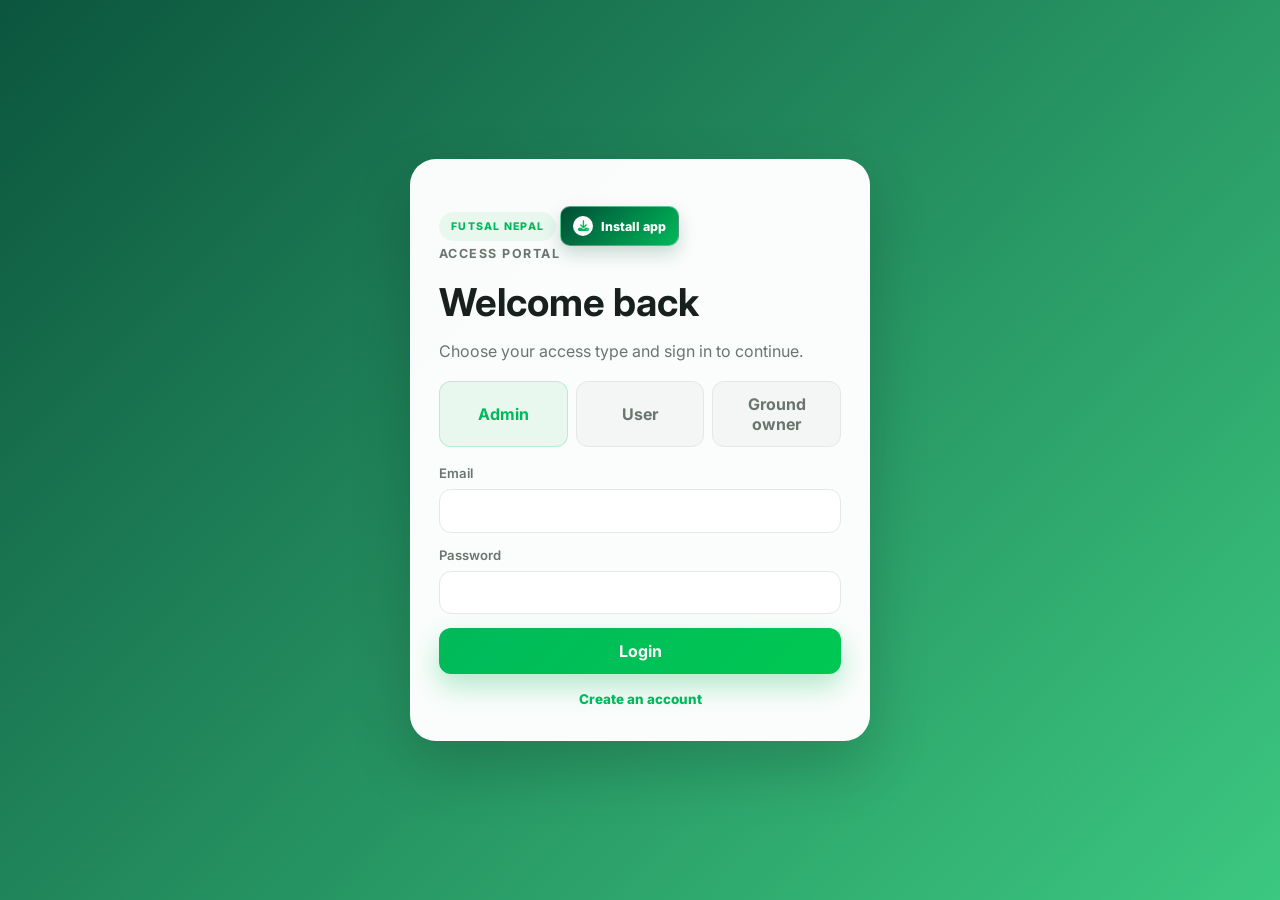
==== commit 3df842fb: "Add files via upload" ====
--- a/index.html
+++ b/index.html
@@ -38,6 +38,7 @@
     <div id="authScreen" class="auth-screen">
       <div class="auth-card">
         <div class="brand-badge">FUTSAL NEPAL</div>
+        <button class="install-app-button" id="installAppBtn" data-install-app type="button"><i class="fa-solid fa-download"></i><span>Install app</span></button>
         <p class="eyebrow">Access portal</p>
         <h2>Welcome back</h2>
         <p class="muted">Choose your access type and sign in to continue.</p>
@@ -92,6 +93,9 @@
             <button type="button" data-user-scroll="userCourtsPanel"><i class="fa-solid fa-futbol"></i><span>Find a futsal</span></button>
             <button type="button" data-user-scroll="userTeamCount"><i class="fa-solid fa-people-group"></i><span>Teams</span></button>
             <button type="button" data-user-scroll="userNotificationsPanel"><i class="fa-solid fa-bell"></i><span>Notifications</span></button>
+            <button type="button" data-user-scroll="userTournamentsPanel"><i class="fa-solid fa-trophy"></i><span>Tournaments</span></button>
+            <button type="button" data-user-scroll="userMyTournamentsPanel"><i class="fa-solid fa-list-check"></i><span>My tournaments</span></button>
+            <button type="button" data-user-action="close-nav"><i class="fa-solid fa-xmark"></i><span>Exit menu</span></button>
           </nav>
           <div class="user-sidebar-note"><i class="fa-solid fa-circle-check"></i><span>Book your next match in a few clicks.</span></div>
         </aside>
@@ -103,31 +107,43 @@
             <button type="button" data-user-scroll="userCourtsPanel"><i class="fa-solid fa-futbol"></i><span>Find a futsal</span></button>
             <button type="button" data-user-scroll="userTeamCount"><i class="fa-solid fa-people-group"></i><span>Teams</span></button>
             <button type="button" data-user-scroll="userNotificationsPanel"><i class="fa-solid fa-bell"></i><span>Notifications</span></button>
+            <button type="button" data-user-scroll="userTournamentsPanel"><i class="fa-solid fa-trophy"></i><span>Tournaments</span></button>
+            <button type="button" data-user-scroll="userMyTournamentsPanel"><i class="fa-solid fa-list-check"></i><span>My tournaments</span></button>
           </nav>
           <header class="user-header">
-        <button class="user-mobile-menu" id="userMobileMenuBtn" type="button" aria-label="Open navigation" aria-expanded="false"><i class="fa-solid fa-bars"></i></button>
-        <div>
-          <p class="eyebrow text-green">FUTSAL NEPAL</p>
-          <h2><span id="userGreetingText">Good morning</span>, <span id="userDisplayName">player</span></h2>
-          <p class="muted">Find a pitch, manage your bookings, and keep your next match in sight.</p>
-        </div>
-        <button class="btn btn-secondary" id="userLogoutBtn">Logout</button>
+            <button class="user-mobile-menu" id="userMobileMenuBtn" type="button" aria-label="Open navigation" aria-expanded="false"><i class="fa-solid fa-bars"></i></button>
+            <div>
+              <p class="eyebrow text-green">FUTSAL NEPAL</p>
+              <h2><span id="userGreetingText">Good morning</span>, <span id="userDisplayName">player</span></h2>
+              <p class="muted">Find a pitch, manage your bookings, and keep your next match in sight.</p>
+            </div>
+            <div class="user-header-actions">
+              <button class="install-app-button install-app-icon" data-install-app type="button" aria-label="Install app" title="Install app"><i class="fa-solid fa-download"></i><span>Install app</span></button>
+              <button class="btn btn-secondary" id="userLogoutBtn" type="button">Logout</button>
+            </div>
           </header>
-
-          <section class="user-panel user-profile-panel" id="userProfilePanel">
-            <div class="panel__header"><div><p class="eyebrow text-green">Account</p><h3>Your profile</h3></div><button class="icon-button" id="userProfileEditBtn" type="button" aria-label="Edit profile" title="Edit profile"><i class="fa-solid fa-pen"></i></button></div>
-            <div class="owner-profile-content">
-              <div id="userProfileIdentity" class="owner-profile-identity"></div>
-              <div id="userProfileDetails" class="owner-profile-details"></div>
-            </div>
-            <form id="userProfileForm" class="user-profile-form hidden">
-              <label>Name<input name="name" type="text" required /></label>
-              <label>Age<input name="age" type="number" min="1" max="120" /></label>
-              <label>Contact number<input name="phone" type="tel" placeholder="+977-98XXXXXXXX" /></label>
-              <label>Location<input name="location" type="text" placeholder="Kathmandu" /></label>
-              <label class="user-profile-field-wide">Profile image<input name="photoFile" type="file" accept="image/jpeg,image/png" /><small class="muted">JPG or PNG, up to 5 MB</small></label>
-              <button class="btn btn-primary" type="submit"><i class="fa-solid fa-user-pen"></i> Save profile</button>
-            </form>
+          <section class="portal-hero user-portal-hero" id="userProfilePanel" aria-labelledby="userHeroTitle">
+            <div class="portal-hero__copy">
+              <p class="eyebrow">Player dashboard</p>
+              <h1 id="userHeroTitle">Your next match starts here.</h1>
+              <p>Welcome back, <strong id="userHeroName">player</strong>. Find a court, manage your bookings, and stay ready to play.</p>
+              <div class="portal-hero__actions">
+                <button class="btn btn-primary" type="button" data-user-scroll="userCourtsPanel"><i class="fa-solid fa-location-dot"></i> Find a futsal</button>
+                <button class="btn btn-ghost-light" type="button" data-user-scroll="userProfilePanel"><i class="fa-solid fa-user"></i> View profile</button>
+              </div>
+            </div>
+            <div class="portal-hero__profile">
+              <div class="portal-hero__profile-identity" id="userHeroProfile"></div>
+              <button class="portal-hero__edit-button" id="userProfileEditBtn" type="button" aria-label="Edit profile" title="Edit profile"><i class="fa-solid fa-pen"></i><span>Edit profile</span></button>
+              <form id="userProfileForm" class="user-profile-form portal-hero__profile-form hidden">
+                <label>Name<input name="name" type="text" required /></label>
+                <label>Age<input name="age" type="number" min="1" max="120" /></label>
+                <label>Contact number<input name="phone" type="tel" placeholder="+977-98XXXXXXXX" /></label>
+                <label>Location<input name="location" type="text" placeholder="Kathmandu" /></label>
+                <label class="user-profile-field-wide">Profile image<input name="photoFile" type="file" accept="image/jpeg,image/png" /><small>JPG or PNG, up to 5 MB</small></label>
+                <button class="btn btn-primary" type="submit"><i class="fa-solid fa-user-pen"></i> Save profile</button>
+              </form>
+            </div>
           </section>
 
           <section class="user-dashboard-banner">
@@ -177,6 +193,7 @@
             <div class="court-location" id="userCourtLocation"><span><span id="userCourtAddress">Select a futsal to see its location.</span><strong id="userCourtAvailability" class="court-availability"></strong></span><a id="userCourtMapLink" class="map-link hidden" href="#" target="_blank" rel="noopener"><i class="fa-solid fa-map-location-dot"></i> Open map</a></div>
             <label>Date<input id="userBookingDate" type="date" required /></label>
             <label>Time slot<select id="userBookingTime" required></select></label>
+            <div class="slot-availability-legend" aria-label="Slot availability legend"><span><i class="fa-solid fa-circle available"></i> Available</span><span><i class="fa-solid fa-circle pending"></i> Pending</span><span><i class="fa-solid fa-circle booked"></i> Booked</span></div>
             <label>Phone<input id="userBookingPhone" type="tel" placeholder="+977-98XXXXXXXX" required /></label>
             <label>Payment method<select id="userBookingPayment" required><option value="eSewa">eSewa</option><option value="Khalti">Khalti</option><option value="ConnectIPS">ConnectIPS</option><option value="Cash">Cash at venue</option></select></label>
             <div class="booking-total"><span>Estimated total</span><strong id="userBookingAmount">NPR 0</strong></div>
@@ -205,19 +222,40 @@
         </div>
         <div id="userCourtDirectory" class="user-court-directory"></div>
           </section>
+          <section class="user-panel user-tournaments-panel" id="userTournamentsPanel">
+            <div class="panel__header">
+              <div>
+                <p class="eyebrow text-green">Community events</p>
+                <h3>Participate in futsal tournaments</h3>
+              </div>
+            </div>
+            <div id="userTournamentsList" class="user-tournaments-list"></div>
+          </section>
+
+          <section class="user-panel user-my-tournaments-panel" id="userMyTournamentsPanel">
+            <div class="panel__header">
+              <div>
+                <p class="eyebrow text-green">Your registrations</p>
+                <h3>My tournaments</h3>
+              </div>
+            </div>
+            <div id="userMyTournamentsList" class="user-my-tournaments-list"></div>
+          </section>
+
           <section class="user-panel user-notifications-panel" id="userNotificationsPanel">
             <div class="panel__header"><div><p class="eyebrow text-green">Updates</p><h3>Notifications</h3></div></div>
             <div id="userNotificationsList" class="user-notifications-list"></div>
           </section>
         </main>
       </div>
+      <button class="user-back-to-top" id="userBackToTop" type="button" aria-label="Back to top" title="Back to top"><i class="fa-solid fa-arrow-up"></i></button>
     </div>
 
     <div id="ownerSection" class="user-section hidden">
       <header class="user-header">
         <div>
           <p class="eyebrow text-green">FUTSAL NEPAL</p>
-          <h2><span id="ownerGreetingText">Good morning</span>, Owner Portal</h2>
+          <h2><span id="ownerGreetingText">Good morning</span>, <span id="ownerDisplayName">court owner</span></h2>
           <p class="muted">Manage your court availability, pricing and bookings.</p>
         </div>
         <div class="owner-header-actions">
@@ -234,20 +272,29 @@
               <button type="button" class="owner-notification-dropdown__footer" id="viewOwnerNotificationsBtn">View all notifications</button>
             </div>
           </div>
+          <button class="install-app-button install-app-icon" data-install-app type="button" aria-label="Install app" title="Install app"><i class="fa-solid fa-download"></i><span>Install app</span></button>
           <button class="btn btn-secondary" id="ownerLogoutBtn" type="button">Logout</button>
         </div>
       </header>
-      <section class="user-panel owner-profile-panel" id="ownerProfilePanel">
-        <div class="panel__header"><div><p class="eyebrow text-green">Account</p><h3>Ground owner profile</h3></div><button class="icon-button" id="ownerProfileEditBtn" type="button" aria-label="Edit profile" title="Edit profile"><i class="fa-solid fa-pen"></i></button></div>
-        <div class="owner-profile-content">
-          <div id="ownerProfileIdentity" class="owner-profile-identity"></div>
-          <div id="ownerProfileDetails" class="owner-profile-details"></div>
-        </div>
-        <form id="ownerProfileForm" class="user-profile-form hidden">
-          <label>Name<input name="name" type="text" required /></label>
-          <label>Profile image<input name="photoFile" type="file" accept="image/jpeg,image/png" /><small class="muted">JPG or PNG, up to 5 MB</small></label>
-          <button class="btn btn-primary" type="submit"><i class="fa-solid fa-user-pen"></i> Save profile</button>
-        </form>
+      <section class="portal-hero owner-portal-hero" id="ownerProfilePanel" aria-labelledby="ownerHeroTitle">
+        <div class="portal-hero__copy">
+          <p class="eyebrow">Ground owner dashboard</p>
+          <h1 id="ownerHeroTitle">Run your ground with clarity.</h1>
+          <p>Welcome back, <strong id="ownerHeroName">court owner</strong>. Keep your courts, bookings, and players moving.</p>
+          <div class="portal-hero__actions">
+            <button class="btn btn-primary" type="button" id="ownerHeroBookingsBtn"><i class="fa-regular fa-calendar-check"></i> View bookings</button>
+            <button class="btn btn-ghost-light" type="button" id="ownerHeroProfileBtn"><i class="fa-solid fa-user"></i> View profile</button>
+          </div>
+        </div>
+        <div class="portal-hero__profile">
+          <div class="portal-hero__profile-identity" id="ownerHeroProfile"></div>
+          <button class="portal-hero__edit-button" id="ownerProfileEditBtn" type="button" aria-label="Edit profile" title="Edit profile"><i class="fa-solid fa-pen"></i><span>Edit profile</span></button>
+          <form id="ownerProfileForm" class="user-profile-form portal-hero__profile-form hidden">
+            <label>Name<input name="name" type="text" required /></label>
+            <label>Profile image<input name="photoFile" type="file" accept="image/jpeg,image/png" /><small>JPG or PNG, up to 5 MB</small></label>
+            <button class="btn btn-primary" type="submit"><i class="fa-solid fa-user-pen"></i> Save profile</button>
+          </form>
+        </div>
       </section>
       <section class="owner-summary-grid" id="ownerDashboardSummary"></section>
       <section class="user-panel owner-period-panel">
@@ -335,6 +382,7 @@
             <button class="theme-toggle" id="themeToggle" aria-label="Toggle dark mode">
               <i class="fa-solid fa-moon"></i>
             </button>
+            <button class="install-app-button" data-install-app type="button"><i class="fa-solid fa-download"></i><span>Install app</span></button>
             <div class="user-menu">
               <div class="avatar-mini">AN</div>
               <div>
@@ -488,7 +536,16 @@
                 <p class="eyebrow">Events</p>
                 <h2>Tournaments</h2>
               </div>
-              <button class="btn btn-primary"><i class="fa-solid fa-plus"></i> Create Tournament</button>
+              <button class="btn btn-primary" id="addTournamentBtn" type="button"><i class="fa-solid fa-plus"></i> Create Tournament</button>
+            </div>
+            <div class="table-controls">
+              <div class="search-box compact"><i class="fa-solid fa-magnifying-glass"></i><input id="tournamentSearch" type="search" placeholder="Search tournaments" /></div>
+              <select id="tournamentStatusFilter">
+                <option value="all">All status</option>
+                <option value="Open">Open</option>
+                <option value="Closed">Closed</option>
+                <option value="Draft">Draft</option>
+              </select>
             </div>
             <div id="tournamentsTableContainer" class="data-card table-card"></div>
           </section>
@@ -654,8 +711,8 @@
     <script src="js/firebase-data.js?v=20260913-4"></script>
     <script src="js/components.js"></script>
     <script src="js/auth.js?v=20260913-7"></script>
-    <script src="js/user-portal.js?v=20260913-17"></script>
-    <script src="js/owner-portal.js?v=20260913-13"></script>
+    <script src="js/user-portal.js?v=20260914-1"></script>
+    <script src="js/owner-portal.js?v=20260914-1"></script>
     <script src="js/dashboard.js?v=20260912-4"></script>
     <script src="js/courts.js?v=20260913-4"></script>
     <script src="js/bookings.js?v=20260913-4"></script>
--- a/css/style.css
+++ b/css/style.css
@@ -187,6 +187,43 @@
   font-size: 0.66rem;
 }
 
+.install-app-button {
+  display: inline-flex;
+  align-self: flex-end;
+  align-items: center;
+  gap: 8px;
+  margin: 14px 0 0 auto;
+  padding: 9px 12px;
+  border: 1px solid rgba(255,255,255,0.35);
+  border-radius: 10px;
+  background: linear-gradient(135deg, #004d35 0%, #00b95a 100%);
+  color: #fff;
+  font-size: 0.78rem;
+  font-weight: 800;
+  box-shadow: 0 8px 18px rgba(0, 77, 53, 0.2);
+}
+
+.install-app-button i {
+  display: inline-grid;
+  width: 20px;
+  height: 20px;
+  place-items: center;
+  border-radius: 50%;
+  background: #fff;
+  color: var(--green);
+  font-size: 0.68rem;
+}
+
+.install-app-button:hover { border-color: #fff; background: linear-gradient(135deg, #003b27 0%, #00c853 100%); transform: translateY(-1px); }
+.install-app-button[hidden] { display: none; }
+.user-header-actions { display: flex; align-items: center; gap: 8px; }
+.user-header-actions .install-app-button { margin: 0; }
+.install-app-icon { width: auto; min-height: 42px; justify-content: center; padding: 9px 12px; margin: 0; }
+.install-app-icon i { width: 24px; height: 24px; font-size: 0.78rem; }
+.install-app-icon span { display: inline; }
+.user-header-actions .install-app-icon,
+.owner-header-actions .install-app-icon { display: inline-flex !important; visibility: visible; }
+
 .demo-note {
   margin-top: 14px;
   text-align: center;
@@ -199,6 +236,10 @@
   padding: 0;
   background: var(--bg);
 }
+
+.user-back-to-top { position: fixed; right: 24px; bottom: 24px; z-index: 30; display: grid; width: 44px; height: 44px; place-items: center; border: 1px solid rgba(255,255,255,0.3); border-radius: 50%; background: var(--sidebar); color: #fff; box-shadow: 0 12px 24px rgba(0, 58, 38, 0.2); opacity: 0; pointer-events: none; transform: translateY(10px); transition: opacity 0.2s ease, transform 0.2s ease, background 0.2s ease; }
+.user-back-to-top.is-visible { opacity: 1; pointer-events: auto; transform: translateY(0); }
+.user-back-to-top:hover { background: var(--green); }
 
 #ownerSection { padding: 32px 24px; }
 
@@ -257,6 +298,61 @@
 .user-top-nav-bar button:hover, .user-top-nav-bar button.active { background: var(--green-soft); color: var(--green); }
 .user-top-nav-bar i { font-size: 0.82rem; }
 
+.portal-hero {
+  position: relative;
+  display: grid;
+  grid-template-columns: minmax(0, 1.2fr) minmax(280px, 0.8fr);
+  gap: 28px;
+  align-items: center;
+  overflow: hidden;
+  min-height: 230px;
+  margin-bottom: 18px;
+  padding: 30px 32px;
+  border-radius: 24px;
+  background: linear-gradient(120deg, #003b27 0%, #006342 60%, #00a653 100%);
+  color: #fff;
+  box-shadow: 0 20px 38px rgba(0, 77, 53, 0.18);
+}
+
+.portal-hero::after {
+  content: '';
+  position: absolute;
+  right: -44px;
+  bottom: -92px;
+  width: 260px;
+  height: 260px;
+  border: 1px solid rgba(255,255,255,0.16);
+  border-radius: 50%;
+  box-shadow: 0 0 0 24px rgba(255,255,255,0.04), 0 0 0 48px rgba(255,255,255,0.03);
+}
+
+.portal-hero__copy,
+.portal-hero__profile { position: relative; z-index: 1; }
+.portal-hero__copy { max-width: 650px; }
+.portal-hero .eyebrow { color: rgba(255,255,255,0.68); }
+.portal-hero h1 { max-width: 620px; margin: 0 0 9px; color: #fff; font-size: clamp(1.8rem, 3vw, 2.65rem); line-height: 1.05; letter-spacing: -0.03em; }
+.portal-hero__copy > p:not(.eyebrow) { max-width: 560px; margin: 0; color: rgba(255,255,255,0.78); line-height: 1.55; }
+.portal-hero__actions { display: flex; flex-wrap: wrap; gap: 9px; margin-top: 22px; }
+.portal-hero .btn-primary { background: #fff; color: var(--sidebar); }
+.portal-hero .btn-primary:hover { background: #e8f8ef; }
+.btn-ghost-light { border: 1px solid rgba(255,255,255,0.36); color: #fff; }
+.btn-ghost-light:hover { border-color: #fff; background: rgba(255,255,255,0.1); }
+.portal-hero__profile { display: grid; gap: 12px; justify-self: end; width: min(100%, 500px); padding: 16px; border: 1px solid rgba(255,255,255,0.2); border-radius: 16px; background: rgba(0, 35, 24, 0.24); backdrop-filter: blur(8px); }
+.portal-hero__profile-identity { display: flex; align-items: center; gap: 14px; min-width: 0; }
+.portal-hero__profile .owner-profile-avatar,
+.portal-hero__profile .user-profile-image { flex-basis: 58px; width: 58px; height: 58px; }
+.portal-hero__profile-details { display: grid; min-width: 0; gap: 4px; }
+.portal-hero__profile-details strong { color: #fff; font-size: 1.03rem; overflow-wrap: anywhere; }
+.portal-hero__profile-detail-list { display: grid; grid-template-columns: repeat(auto-fit, minmax(105px, 1fr)); gap: 8px 12px; margin-top: 4px; }
+.portal-hero__profile-detail-list span { display: grid; gap: 2px; color: rgba(255,255,255,0.78); font-size: 0.74rem; overflow-wrap: anywhere; }
+.portal-hero__profile-detail-list b { color: rgba(255,255,255,0.52); font-size: 0.63rem; font-weight: 700; letter-spacing: 0.04em; text-transform: uppercase; }
+.portal-hero__edit-button { display: inline-flex; align-items: center; justify-content: center; gap: 7px; width: 100%; padding: 9px 12px; border: 1px solid rgba(255,255,255,0.25); border-radius: 10px; color: #fff; background: rgba(255,255,255,0.08); font-size: 0.78rem; font-weight: 800; }
+.portal-hero__edit-button:hover { background: rgba(255,255,255,0.16); }
+.portal-hero__profile-form { grid-template-columns: 1fr 1fr; margin-top: 0; padding-top: 14px; border-top-color: rgba(255,255,255,0.2); }
+.portal-hero__profile-form label { color: rgba(255,255,255,0.78); }
+.portal-hero__profile-form input { background: rgba(255,255,255,0.96); }
+.portal-hero__profile-form small { color: rgba(255,255,255,0.68); }
+
 .user-dashboard-banner {
   display: flex;
   justify-content: space-between;
@@ -334,16 +430,6 @@
   padding: 20px 18px 18px;
   box-shadow: 0 12px 30px rgba(20, 35, 30, 0.06);
   animation: cardReveal 0.36s ease both;
-}
-
-.user-panel::before {
-  content: "";
-  position: absolute;
-  inset: 0 auto auto 0;
-  width: 100%;
-  height: 4px;
-  border-radius: 20px 20px 0 0;
-  background: linear-gradient(90deg, var(--green), rgba(0, 185, 90, 0.2));
 }
 
 .user-panel .panel__header { margin-bottom: 18px; }
@@ -453,7 +539,7 @@
 
 .user-bookings-list { display: grid; gap: 10px; }
 
-.owner-portal-grid { display: grid; grid-template-columns: repeat(2, minmax(0, 1fr)); gap: 18px; margin-bottom: 18px; }
+.owner-portal-grid { display: grid; grid-template-columns: repeat(2, minmax(0, 1fr)); gap: 22px; margin-bottom: 18px; }
 .owner-court-card { background: var(--white); border: 1px solid var(--border); border-radius: 22px; padding: 22px 20px; box-shadow: var(--shadow); }
 .court-card-image { width: 100%; height: 150px; object-fit: cover; border-radius: 14px; margin-bottom: 12px; }
 .court-image-button { position: relative; display: block; width: 100%; padding: 0; border: 0; background: transparent; color: #fff; cursor: zoom-in; text-align: left; }
@@ -487,11 +573,161 @@
 .user-venue-search input { width: 100%; min-width: 0; border: 0; outline: 0; background: transparent; color: var(--text); font: inherit; font-size: 0.82rem; }
 .user-venue-empty { grid-column: 1 / -1; }
 
+.user-tournaments-list,
+.user-my-tournaments-list {
+  display: grid;
+  grid-template-columns: repeat(auto-fit, minmax(260px, 1fr));
+  gap: 14px;
+}
+
+.user-tournament-card,
+.user-my-tournament-card {
+  display: flex;
+  flex-direction: column;
+  gap: 14px;
+  padding: 16px;
+  border-radius: 16px;
+  background: linear-gradient(180deg, rgba(255,255,255,0.98), rgba(239,246,242,0.94));
+  border: 1px solid rgba(18, 54, 41, 0.08);
+  box-shadow: 0 12px 26px rgba(16, 30, 25, 0.05);
+}
+
+.user-tournament-header,
+.user-my-tournament-header {
+  display: flex;
+  justify-content: space-between;
+  gap: 10px;
+  align-items: flex-start;
+}
+
+.user-tournament-header h4,
+.user-my-tournament-header h4 {
+  margin: 8px 0 0;
+  font-size: 1.1rem;
+}
+
+.user-tournament-description,
+.user-my-tournament-description {
+  margin: 0;
+  color: var(--muted);
+  line-height: 1.55;
+}
+
+.user-tournament-meta,
+.user-my-tournament-info {
+  display: grid;
+  gap: 8px;
+  color: var(--muted);
+  font-size: 0.8rem;
+}
+
+.user-tournament-meta span,
+.user-my-tournament-info span {
+  display: flex;
+  align-items: center;
+  gap: 8px;
+}
+
+.user-tournament-stats,
+.user-my-tournament-stats {
+  display: grid;
+  grid-template-columns: repeat(3, minmax(0, 1fr));
+  gap: 10px;
+  padding-top: 12px;
+  border-top: 1px solid var(--border);
+}
+
+.user-tournament-stats small,
+.user-my-tournament-stats small {
+  display: block;
+  color: var(--muted);
+  text-transform: uppercase;
+  letter-spacing: 0.05em;
+  font-size: 0.65rem;
+  margin-bottom: 5px;
+}
+
+.user-tournament-footer {
+  display: flex;
+  justify-content: space-between;
+  align-items: center;
+  gap: 12px;
+  padding-top: 10px;
+  border-top: 1px solid var(--border);
+}
+
+.user-tournament-footer small {
+  color: var(--muted);
+}
+
+.user-tournament-join {
+  white-space: nowrap;
+}
+
+.user-tournament-join:disabled {
+  opacity: 0.7;
+  cursor: not-allowed;
+}
+
+.user-my-tournament-actions { padding-top: 4px; border-top: 1px solid var(--border); }
+.user-tournament-cancel { width: 100%; }
+
 .user-court-directory {
   display: grid;
   grid-template-columns: repeat(3, minmax(0, 1fr));
-  gap: 12px;
-}
+  gap: 36px;
+}
+
+.user-courts-panel .user-court-directory {
+  margin-top: 28px;
+}
+
+.user-courts-panel {
+  position: relative;
+  overflow: hidden;
+  border-color: rgba(0, 200, 83, 0.22);
+  background:
+    linear-gradient(135deg, rgba(0, 200, 83, 0.2), transparent 42%),
+    linear-gradient(145deg, #004d35, #00291c 76%);
+  box-shadow: 0 20px 38px rgba(0, 41, 28, 0.2);
+}
+
+.user-courts-panel .panel__header h3 { color: #f4fff7; }
+.user-courts-panel .panel__header { align-items: center; gap: 18px; }
+.user-courts-panel .panel__header > div:first-child { min-width: 0; }
+.user-courts-panel .panel__header .eyebrow { margin-bottom: 7px; color: #9dffc0; font-size: 0.75rem; font-weight: 850; letter-spacing: 0.08em; text-transform: uppercase; }
+.user-courts-panel .user-venue-tools > .muted { color: rgba(239,255,245,0.72); }
+.user-courts-panel .panel__header h3 { font-size: clamp(1.35rem, 2vw, 1.7rem); font-weight: 850; letter-spacing: -0.02em; line-height: 1.15; }
+.user-courts-panel .user-venue-tools > .muted {
+  display: inline-flex;
+  align-items: center;
+  min-height: 32px;
+  padding: 6px 11px;
+  border: 1px solid rgba(125, 240, 163, 0.28);
+  border-radius: 999px;
+  background: rgba(0, 200, 83, 0.14);
+  color: #c9ffda;
+  font-size: 0.78rem;
+  font-weight: 850;
+  white-space: nowrap;
+}
+.user-courts-panel .user-venue-search {
+  min-width: min(320px, 42vw);
+  min-height: 44px;
+  padding: 9px 13px;
+  border-color: rgba(255,255,255,0.18);
+  border-radius: 13px;
+  background: rgba(0, 41, 28, 0.72);
+  color: rgba(239,255,245,0.72);
+}
+.user-courts-panel .user-venue-search:focus-within {
+  border-color: #7df0a3;
+  background: rgba(0, 41, 28, 0.92);
+  box-shadow: 0 0 0 3px rgba(125, 240, 163, 0.18), 0 10px 24px rgba(0, 41, 28, 0.2);
+}
+.user-courts-panel .user-venue-search i { color: #7df0a3; font-size: 0.95rem; }
+.user-courts-panel .user-venue-search input { color: #f4fff7; font-size: 0.88rem; font-weight: 650; }
+.user-courts-panel .user-venue-search input::placeholder { color: rgba(239,255,245,0.68); opacity: 1; }
 
 .user-court-card {
   display: flex;
@@ -506,17 +742,24 @@
 
 .user-court-card h4 { margin: 0; font-size: 1.05rem; }
 .user-court-card p { margin: 0; color: var(--muted); font-size: 0.82rem; }
+.user-courts-panel .user-court-card h4 { color: #0b2a1d; font-size: 1.12rem; font-weight: 850; letter-spacing: -0.01em; }
+.user-courts-panel .user-court-card p,
+.user-courts-panel .user-court-address { color: #53635a; line-height: 1.55; }
+.user-courts-panel .court-card-title { margin-bottom: 2px; }
 .court-card-title { display: flex; justify-content: space-between; align-items: flex-start; gap: 10px; }
 .court-rating-summary { display: flex; align-items: center; gap: 6px; white-space: nowrap; font-size: 0.78rem; }
 .court-rating { color: #d68b00; font-weight: 800; }
 .court-rating i { font-size: 0.72rem; }
 .court-review-count { color: var(--muted); }
+.user-courts-panel .court-review-count { color: #53635a; font-weight: 700; }
 .user-court-address { display: flex; gap: 6px; line-height: 1.45; }
 .user-court-card .court-meta { margin-top: auto; display: flex; justify-content: space-between; align-items: center; gap: 8px; }
 .court-price { color: var(--green); font-weight: 800; white-space: nowrap; }
 .user-court-specs { display: grid; grid-template-columns: 1fr 1fr; gap: 8px; }
 .user-court-specs span { padding: 8px 9px; border-radius: 8px; background: var(--white); color: var(--text); font-size: 0.78rem; }
 .user-court-specs strong { display: block; margin-bottom: 2px; color: var(--muted); font-size: 0.68rem; text-transform: uppercase; letter-spacing: 0.04em; }
+.user-courts-panel .user-court-specs span { border: 1px solid #e0e9e3; }
+.user-courts-panel .user-court-specs strong { color: #53635a; font-weight: 850; }
 .user-court-contact { font-size: 0.78rem; }
 .user-court-contact a { color: var(--green); font-weight: 700; }
 .user-court-amenities { display: flex; flex-wrap: wrap; gap: 5px; }
@@ -525,6 +768,8 @@
 .user-court-map { overflow: hidden; border: 1px solid var(--border); border-radius: 10px; background: var(--white); }
 .user-court-map-heading { display: flex; justify-content: space-between; gap: 8px; padding: 8px 10px; font-size: 0.72rem; }
 .user-court-map-heading span { color: var(--muted); }
+.user-courts-panel .user-court-map-heading strong { color: #0b2a1d; }
+.user-courts-panel .user-court-map-heading span { color: #53635a; font-weight: 700; }
 .user-court-map iframe { display: block; width: 100%; height: 125px; border: 0; }
 .court-status { font-size: 0.72rem; font-weight: 800; text-transform: capitalize; }
 .court-status.inactive { color: var(--danger); }
@@ -532,6 +777,9 @@
 .court-actions { display: flex; gap: 8px; align-items: center; }
 .court-actions .btn { padding: 8px 10px; font-size: 0.78rem; }
 .court-reviews-link { color: var(--green); font-size: 0.76rem; font-weight: 800; white-space: nowrap; }
+.user-courts-panel .court-reviews-link,
+.user-courts-panel .court-map-link,
+.user-courts-panel .user-court-contact a { color: #007a3d; font-weight: 850; }
 .court-review-list { display: grid; gap: 10px; max-height: 55vh; overflow: auto; }
 .court-review-item { padding: 12px; border: 1px solid var(--border); border-radius: 10px; background: var(--bg); }
 .court-review-heading { display: flex; justify-content: space-between; gap: 12px; }
@@ -1188,6 +1436,24 @@
   font-size: 1.05rem;
 }
 
+.slot-availability-legend {
+  display: flex;
+  flex-wrap: wrap;
+  gap: 12px;
+  color: var(--muted);
+  font-size: 0.76rem;
+  grid-column: 1 / -1;
+}
+
+.slot-availability-legend i { font-size: 0.58rem; }
+.slot-availability-legend .available { color: var(--green); }
+.slot-availability-legend .pending { color: var(--warning); }
+.slot-availability-legend .booked { color: var(--danger); }
+
+.booking-history-group { margin-top: 18px; }
+.booking-history-group:first-child { margin-top: 0; }
+.booking-history-group h4 { margin: 0 0 8px; color: var(--sidebar); }
+
 .segmented-control {
   display: flex;
   flex-wrap: wrap;
@@ -1282,6 +1548,580 @@
   border-radius: 18px;
   overflow: hidden;
   box-shadow: 0 10px 24px rgba(23,32,28,0.025);
+}
+
+.tournament-card-grid {
+  display: grid;
+  grid-template-columns: repeat(auto-fit, minmax(260px, 1fr));
+  gap: 18px;
+  padding: 18px;
+}
+
+.tournament-card {
+  position: relative;
+  display: flex;
+  flex-direction: column;
+  gap: 16px;
+  background: linear-gradient(180deg, rgba(255,255,255,0.98), rgba(239,246,242,0.96));
+  border: 1px solid rgba(18, 54, 41, 0.08);
+  border-radius: 18px;
+  padding: 18px;
+  box-shadow: 0 12px 28px rgba(17, 30, 25, 0.06);
+  transition: transform 0.18s ease, box-shadow 0.2s ease;
+}
+
+.tournament-card:hover {
+  transform: translateY(-2px);
+  box-shadow: 0 14px 28px rgba(17, 30, 25, 0.09);
+}
+
+.tournament-card__header {
+  display: flex;
+  justify-content: space-between;
+  align-items: flex-start;
+  gap: 12px;
+}
+
+.tournament-card__header h3 {
+  margin: 8px 0 0;
+  font-size: 1.18rem;
+  line-height: 1.3;
+}
+
+.tournament-card__meta {
+  display: grid;
+  gap: 8px;
+  color: var(--muted);
+  font-size: 0.8rem;
+}
+
+.tournament-card__meta div {
+  display: flex;
+  align-items: center;
+  gap: 8px;
+}
+
+.tournament-card__description {
+  margin: 0;
+  color: var(--muted);
+  line-height: 1.6;
+  min-height: 52px;
+}
+
+.tournament-card__stats {
+  display: grid;
+  grid-template-columns: repeat(4, minmax(60px, 1fr));
+  gap: 12px;
+  padding-top: 12px;
+  border-top: 1px solid var(--border);
+}
+
+.tournament-card__stats small {
+  display: block;
+  color: var(--muted);
+  text-transform: uppercase;
+  letter-spacing: 0.06em;
+  font-size: 0.68rem;
+  margin-bottom: 6px;
+}
+
+.tournament-card__stats strong {
+  font-size: 0.98rem;
+}
+
+.tournament-card__actions {
+  display: flex;
+  justify-content: flex-end;
+  gap: 8px;
+  padding-top: 10px;
+  border-top: 1px solid var(--border);
+}
+
+.tournament-card.status-open {
+  border-color: rgba(0, 185, 90, 0.18);
+}
+
+.tournament-card.status-closed {
+  border-color: rgba(229, 57, 53, 0.15);
+}
+
+.tournament-card.status-draft {
+  border-color: rgba(255, 152, 0, 0.18);
+}
+
+/* Dashboard visual refinement */
+.user-section {
+  background:
+    linear-gradient(135deg, rgba(0, 77, 53, 0.04), transparent 30%),
+    var(--bg);
+}
+
+.user-dashboard-main,
+#ownerSection {
+  position: relative;
+}
+
+.user-header {
+  padding: 10px 2px 22px;
+  border-bottom: 0;
+}
+
+.user-header h2 {
+  letter-spacing: -0.02em;
+  font-size: clamp(1.55rem, 2.2vw, 2rem);
+}
+
+.user-header .eyebrow { margin-bottom: 8px; }
+
+.user-top-nav-bar {
+  position: sticky;
+  top: 12px;
+  z-index: 5;
+  box-shadow: 0 8px 20px rgba(0, 58, 38, 0.06);
+  backdrop-filter: blur(12px);
+}
+
+.user-dashboard-banner {
+  position: relative;
+  overflow: hidden;
+  min-height: 170px;
+  padding: 28px;
+  border: 0;
+  border-radius: 22px;
+  background: linear-gradient(120deg, #003b27 0%, #006342 62%, #00a653 100%);
+  color: #fff;
+  box-shadow: 0 20px 38px rgba(0, 77, 53, 0.18);
+}
+
+.user-dashboard-banner::after {
+  content: '';
+  position: absolute;
+  right: -34px;
+  bottom: -58px;
+  width: 220px;
+  height: 220px;
+  border: 1px solid rgba(255,255,255,0.16);
+  border-radius: 50%;
+  box-shadow: 0 0 0 22px rgba(255,255,255,0.04), 0 0 0 44px rgba(255,255,255,0.03);
+}
+
+.user-dashboard-banner > div,
+.user-dashboard-actions { position: relative; z-index: 1; }
+.user-dashboard-banner .eyebrow,
+.user-dashboard-banner p:last-child { color: rgba(255,255,255,0.72); }
+.user-dashboard-banner h3 { color: #fff; font-size: 1.5rem; }
+.user-dashboard-banner .btn-primary { background: #fff; color: var(--sidebar); }
+.user-dashboard-banner .btn-secondary { border-color: rgba(255,255,255,0.36); color: #fff; }
+
+.user-card,
+.owner-summary-card {
+  position: relative;
+  overflow: hidden;
+  border-color: rgba(0, 77, 53, 0.1);
+  background: rgba(255,255,255,0.82);
+  box-shadow: 0 12px 26px rgba(0, 58, 38, 0.06);
+}
+
+.user-card::after,
+.owner-summary-card::after {
+  content: '';
+  position: absolute;
+  right: -20px;
+  bottom: -30px;
+  width: 92px;
+  height: 92px;
+  border: 1px solid rgba(0, 185, 90, 0.12);
+  border-radius: 50%;
+}
+
+.user-card h3 { font-size: 1.18rem; }
+.user-card-icon { color: var(--green); }
+
+.owner-header-actions { align-items: stretch; }
+.owner-header-action { background: rgba(255,255,255,0.82); box-shadow: 0 8px 18px rgba(0, 58, 38, 0.05); }
+
+#ownerSection > .user-header {
+  max-width: 1384px;
+  margin: 0 auto 18px;
+  padding: 10px 28px 22px;
+}
+
+#ownerSection > .user-panel,
+#ownerSection > .owner-summary-grid,
+#ownerSection > .owner-portal-grid,
+#ownerSection > .owner-reservations-panel {
+  max-width: 1384px;
+  margin-left: auto;
+  margin-right: auto;
+}
+
+.owner-summary-card {
+  min-height: 126px;
+  padding: 18px;
+  border-radius: 18px;
+}
+
+.owner-summary-card i { margin-bottom: 12px; }
+.owner-summary-card strong { display: block; margin-top: 6px; font-size: 1.55rem; }
+.owner-period-panel,
+.owner-reservations-panel,
+.owner-profile-panel { border-radius: 20px; }
+
+.owner-court-card {
+  position: relative;
+  overflow: hidden;
+  border-color: rgba(0, 77, 53, 0.1);
+  box-shadow: 0 14px 30px rgba(0, 58, 38, 0.07);
+}
+
+.owner-booking-row { background: rgba(255,255,255,0.72); border-color: rgba(0, 77, 53, 0.1); }
+.owner-period-stats > div { background: rgba(255,255,255,0.72); }
+
+/* Brand-led dark dashboard canvas */
+.user-section,
+#ownerSection {
+  color: #effff5;
+  background-color: #003b27;
+  background-image:
+    linear-gradient(135deg, rgba(0, 200, 83, 0.16), transparent 34%),
+    linear-gradient(315deg, rgba(0, 77, 53, 0.98), #00291c 72%);
+}
+
+.user-dashboard-main,
+#ownerSection > .user-header,
+#ownerSection > .user-panel,
+#ownerSection > .owner-summary-grid,
+#ownerSection > .owner-portal-grid,
+#ownerSection > .owner-reservations-panel {
+  color: var(--text);
+}
+
+#userSection .user-dashboard-main {
+  color: #ffffff;
+}
+
+#userSection .user-dashboard-main > .user-header,
+#userSection .user-dashboard-main > .user-header h2,
+#userSection .user-dashboard-main > .user-header .muted,
+#userSection .user-dashboard-main > .user-header .eyebrow {
+  color: #ffffff;
+}
+
+#userSection .user-sidebar,
+#userSection .user-sidebar-brand,
+#userSection .user-sidebar-note {
+  color: #ffffff;
+}
+
+.user-header,
+#ownerSection > .user-header {
+  border-bottom: 0;
+}
+
+.user-header .muted,
+#ownerSection > .user-header .muted { color: rgba(239,255,245,0.7); }
+
+.user-section .user-top-nav-bar {
+  border-color: rgba(255,255,255,0.14);
+  background: rgba(0, 41, 28, 0.78);
+}
+
+.user-section .user-top-nav-bar button { color: rgba(239,255,245,0.72); }
+.user-section .user-top-nav-bar button:hover,
+.user-section .user-top-nav-bar button.active { background: rgba(0, 200, 83, 0.16); color: #9dffc0; }
+
+#ownerSection > .user-header .owner-header-action {
+  border-color: rgba(255,255,255,0.16);
+  background: rgba(0, 41, 28, 0.72);
+  color: #effff5;
+}
+
+#ownerSection > .user-header .owner-header-action strong {
+  background: rgba(0, 200, 83, 0.18);
+  color: #9dffc0;
+}
+
+#ownerSection > .user-header .owner-header-action i { color: #63e895; }
+
+#ownerSection > .user-header h2 {
+  color: #f4fff7;
+  font-size: clamp(1.55rem, 2.2vw, 2rem);
+  letter-spacing: -0.02em;
+}
+
+#ownerSection > .user-header .eyebrow { color: #7df0a3; }
+
+.user-section .user-panel,
+#ownerSection .user-panel,
+#ownerSection .owner-summary-card,
+#ownerSection .owner-court-card {
+  color: var(--text);
+}
+
+.user-section .user-panel .muted,
+#ownerSection .user-panel .muted,
+#ownerSection .owner-summary-card span,
+#ownerSection .owner-period-stats span,
+#ownerSection .owner-period-stats small {
+  color: #5b6861;
+}
+
+.user-section .panel__header h3,
+#ownerSection .panel__header h3 { color: #10251c; }
+
+.user-section .user-dashboard-main > .user-header .muted { color: rgba(239,255,245,0.76); }
+.user-section .user-dashboard-main > .user-header h2 { color: #f4fff7; }
+.user-section .user-dashboard-main > .user-header .eyebrow { color: #7df0a3; }
+
+/* User dashboard text contrast */
+#userSection .user-panel h3,
+#userSection .user-panel h4,
+#userSection .user-card h3,
+#userSection .owner-profile-identity strong,
+#userSection .owner-profile-details strong,
+#userSection .user-booking-item strong {
+  color: #10251c;
+  font-weight: 850;
+}
+
+#userSection .user-panel .eyebrow,
+#userSection .user-panel label,
+#userSection .user-card .mini-tag,
+#userSection .owner-profile-details span,
+#userSection .user-booking-item small,
+#userSection .user-tournament-description,
+#userSection .user-tournament-meta,
+#userSection .user-my-tournament-info,
+#userSection .user-my-tournament-description,
+#userSection .user-tournament-footer small,
+#userSection .user-notification p,
+#userSection .user-notification small {
+  color: #53635a;
+}
+
+#userSection .user-panel .eyebrow { color: #007a3d; font-weight: 850; }
+#userSection .user-card .mini-tag { color: #007a3d; font-weight: 850; }
+#userSection .user-card p { color: #53635a; line-height: 1.5; }
+
+#userSection .user-profile-form input,
+#userSection .user-profile-form select,
+#userSection .user-profile-form textarea,
+#userSection .user-booking-form input,
+#userSection .user-booking-form select,
+#userSection .user-booking-form textarea {
+  color: #10251c;
+  font-weight: 600;
+}
+
+#userSection input::placeholder,
+#userSection textarea::placeholder { color: #748179; opacity: 1; }
+
+#userSection .user-booking-item,
+#userSection .user-notification {
+  color: #10251c;
+}
+
+#userSection .user-notification strong,
+#userSection .user-booking-item .booking-price,
+#userSection .user-tournament-stats strong,
+#userSection .user-my-tournament-stats strong {
+  color: #007a3d;
+  font-weight: 850;
+}
+
+#userSection .user-tournament-card,
+#userSection .user-my-tournament-card,
+#userSection .user-court-card {
+  color: #10251c;
+}
+
+#userSection .user-tournament-header h4,
+#userSection .user-my-tournament-header h4 { color: #0b2a1d; }
+
+#userSection .user-tournament-meta i,
+#userSection .user-my-tournament-info i,
+#userSection .user-court-address i { color: #007a3d; }
+
+.tournament-registrations { display: grid; gap: 10px; margin-top: 22px; }
+.tournament-registrations h4 { margin: 0; }
+.tournament-registration { display: flex; justify-content: space-between; gap: 16px; padding: 12px; border: 1px solid var(--border); border-radius: 10px; background: var(--bg); }
+.tournament-registration div { display: grid; gap: 4px; }
+.tournament-registration span { color: var(--muted); font-size: 0.78rem; }
+.tournament-registration-actions { display: flex; gap: 6px; margin-top: 6px; }
+.tournament-registration-actions .btn { padding: 6px 9px; font-size: 0.72rem; }
+
+/* Ground owner typography */
+#ownerSection .panel__header .eyebrow,
+#ownerSection .owner-summary-card span,
+#ownerSection .owner-period-stats span,
+#ownerSection .owner-period-stats small {
+  font-size: 0.72rem;
+  font-weight: 800;
+  letter-spacing: 0.07em;
+  text-transform: uppercase;
+}
+
+#ownerSection .panel__header h3 {
+  font-size: 1.25rem;
+  letter-spacing: -0.015em;
+}
+
+#ownerSection .owner-profile-identity strong,
+#ownerSection .owner-court-card h3,
+#ownerSection .owner-booking-row strong {
+  color: #0d2b1e;
+  font-weight: 850;
+}
+
+#ownerSection .owner-profile-identity span,
+#ownerSection .owner-court-card p,
+#ownerSection .owner-booking-row small {
+  color: #53635a;
+  line-height: 1.5;
+}
+
+#ownerSection .owner-summary-card strong {
+  color: #063b27;
+  font-size: 1.55rem;
+  letter-spacing: -0.02em;
+}
+
+#ownerSection .owner-period-stats strong {
+  color: #007a3d;
+  font-size: 1.3rem;
+  font-weight: 850;
+}
+
+#ownerSection .owner-court-card h3 {
+  font-size: 1.2rem;
+  letter-spacing: -0.015em;
+}
+
+#ownerSection .owner-court-form label {
+  color: #405249;
+  font-size: 0.78rem;
+  font-weight: 800;
+  letter-spacing: 0.02em;
+}
+
+#ownerSection .owner-court-form input,
+#ownerSection .owner-court-form select,
+#ownerSection .owner-court-form textarea {
+  color: #10251c;
+  font-size: 0.9rem;
+  font-weight: 600;
+}
+
+#ownerSection .owner-court-map-heading strong,
+#ownerSection .owner-court-map a { font-weight: 800; }
+#ownerSection .owner-booking-actions .status-badge { font-weight: 800; }
+
+/* User navigation uses one consistent hamburger pattern */
+#userSection .user-top-nav-bar { display: none; }
+#userSection .user-mobile-menu {
+  display: inline-grid;
+  flex: 0 0 42px;
+  width: 42px;
+  height: 42px;
+  place-items: center;
+  border: 1px solid rgba(255,255,255,0.2);
+  border-radius: 12px;
+  background: rgba(0, 41, 28, 0.74);
+  color: #f4fff7;
+  font-size: 1.05rem;
+}
+
+#userSection .user-mobile-menu:hover,
+#userSection .user-mobile-menu:focus-visible {
+  background: rgba(0, 200, 83, 0.2);
+  color: #9dffc0;
+  outline: 2px solid rgba(125, 240, 163, 0.72);
+  outline-offset: 2px;
+}
+
+#userSection .user-sidebar {
+  display: block;
+  position: fixed;
+  inset: 0 auto 0 0;
+  z-index: 100;
+  width: min(310px, 84vw);
+  padding: 24px 18px;
+  overflow-y: auto;
+  transform: translateX(-105%);
+  border-right: 1px solid rgba(255,255,255,0.12);
+  background: linear-gradient(160deg, #004d35, #00291c);
+  box-shadow: 24px 0 54px rgba(0, 0, 0, 0.28);
+  transition: transform 0.24s ease;
+}
+
+#userSection .user-sidebar.open { transform: translateX(0); }
+#userSection .user-sidebar { border-bottom: 0; }
+#userSection .user-sidebar-nav { display: grid; }
+#userSection .user-nav-dropdown { display: none; }
+#userSection .user-sidebar-brand { color: #f4fff7; }
+#userSection .user-sidebar-nav button { color: rgba(239,255,245,0.74); }
+#userSection .user-sidebar-nav button:hover,
+#userSection .user-sidebar-nav button.active { background: rgba(0, 200, 83, 0.16); color: #9dffc0; }
+#userSection .user-sidebar-nav button[data-user-action="close-nav"] { margin-top: 10px; border-top: 1px solid rgba(255,255,255,0.14); border-radius: 0 0 10px 10px; color: #ffcf99; }
+#userSection .user-sidebar-nav button[data-user-action="close-nav"]:hover { background: rgba(255, 152, 0, 0.16); color: #ffe5c2; }
+#userSection .user-sidebar-note { color: rgba(239,255,245,0.66); border-top-color: rgba(255,255,255,0.14); }
+
+#userSection .user-header { align-items: center; }
+
+/* Consistent space between dashboard sections */
+.user-dashboard-main > section,
+.user-dashboard-main > .user-booking-layout,
+.user-dashboard-main > .user-grid,
+.user-dashboard-main > .user-dashboard-banner {
+  margin-bottom: 22px;
+}
+
+.user-dashboard-main > section:last-child,
+.user-dashboard-main > .user-booking-layout:last-child,
+.user-dashboard-main > .user-grid:last-child,
+.user-dashboard-main > .user-dashboard-banner:last-child {
+  margin-bottom: 0;
+}
+
+#ownerSection > .user-header,
+#ownerSection > .owner-summary-grid,
+#ownerSection > .user-panel,
+#ownerSection > .owner-portal-grid {
+  margin-bottom: 22px;
+}
+
+#ownerSection > .user-notifications-panel:last-child,
+#ownerSection > .owner-reservations-panel:last-of-type {
+  margin-bottom: 0;
+}
+
+.detail-list {
+  display: grid;
+  grid-template-columns: repeat(2, minmax(180px, 1fr));
+  gap: 14px 18px;
+  margin-top: 18px;
+}
+
+.detail-list div {
+  display: flex;
+  flex-direction: column;
+  gap: 8px;
+  padding: 12px 14px;
+  border: 1px solid var(--border);
+  border-radius: 12px;
+  background: rgba(247,249,248,0.8);
+}
+
+.detail-list span {
+  color: var(--muted);
+  font-size: 0.72rem;
+  text-transform: uppercase;
+  letter-spacing: 0.06em;
+}
+
+.detail-list strong {
+  font-size: 0.93rem;
+  line-height: 1.45;
 }
 
 .table-wrap {
@@ -1351,7 +2191,7 @@
 
 .status-badge.pending { background: rgba(255,152,0,0.12); color: var(--warning); }
 .status-badge.confirmed, .status-badge.paid, .status-badge.active, .status-badge.live { background: rgba(0,185,90,0.12); color: var(--green); }
-.status-badge.cancelled, .status-badge.failed { background: rgba(229,57,53,0.08); color: var(--danger); }
+.status-badge.cancelled, .status-badge.rejected, .status-badge.failed { background: rgba(229,57,53,0.08); color: var(--danger); }
 .status-badge.completed { background: rgba(33,150,243,0.12); color: var(--blue); }
 .status-badge.refunded { background: rgba(108,117,135,0.12); color: #6b7280; }
 .status-badge.inactive, .status-badge.disabled { background: rgba(107,117,111,0.12); color: var(--muted); }
--- a/css/responsive.css
+++ b/css/responsive.css
@@ -58,11 +58,15 @@
   .stats-grid { grid-template-columns: repeat(2, minmax(0, 1fr)); }
 
   .hero-card,
-  .user-dashboard-banner { align-items: flex-start; flex-wrap: wrap; }
+  .user-dashboard-banner,
+  .portal-hero { align-items: flex-start; flex-wrap: wrap; }
 
   .hero-card > div:first-child,
   .hero-card__meta,
   .user-dashboard-banner > div:first-child { min-width: min(100%, 420px); }
+
+  .portal-hero { grid-template-columns: 1fr; }
+  .portal-hero__profile { justify-self: start; width: min(100%, 520px); }
 
   .hero-card__meta {
     width: 100%;
@@ -80,6 +84,60 @@
 
   .user-booking-layout,
   .owner-portal-grid { grid-template-columns: 1fr; }
+
+  .owner-court-card,
+  .user-panel { min-width: 0; }
+
+  .owner-court-form { grid-template-columns: repeat(2, minmax(0, 1fr)); }
+  .user-court-directory { grid-template-columns: repeat(2, minmax(0, 1fr)); }
+  .user-court-card .court-actions { flex-wrap: wrap; }
+  .user-court-card .court-actions > * { min-width: 0; }
+
+  .table-wrap { max-width: 100%; }
+  table { min-width: 720px; }
+}
+
+@media (max-width: 768px) {
+  .topbar__actions { margin-left: auto; }
+  .topbar__left { flex: 1 1 auto; }
+  .topbar__actions .notification-menu { flex: 0 0 auto; }
+
+  .user-top-nav-bar {
+    display: grid;
+    grid-template-columns: repeat(2, minmax(0, 1fr));
+  }
+  .user-top-nav-bar button { justify-content: center; min-width: 0; }
+
+  .owner-header-actions { justify-content: flex-start; }
+  .owner-header-action { min-width: 0; }
+
+  .user-booking-item > div:last-child,
+  .owner-booking-row > div:last-child {
+    width: 100%;
+  }
+  .user-booking-item > div:last-child {
+    display: flex;
+    align-items: center;
+    flex-wrap: wrap;
+    gap: 8px;
+  }
+  .user-booking-item .booking-price,
+  .user-booking-item .booking-cancel,
+  .user-booking-item .booking-review,
+  .user-booking-item .booking-reschedule {
+    margin: 0;
+  }
+
+  .owner-booking-actions {
+    justify-content: flex-start;
+  }
+  .owner-booking-actions button { flex: 0 1 auto; }
+
+  .court-location {
+    align-items: flex-start;
+    flex-direction: column;
+  }
+  .map-link { white-space: normal; }
 }
 
 @media (max-width: 640px) {
@@ -104,6 +162,9 @@
   .topbar__actions .user-menu { display: none; }
   .topbar__actions .icon-btn,
   .topbar__actions .theme-toggle { flex: 0 0 40px; }
+  .topbar__actions > .install-app-button { flex: 0 0 40px; width: 40px; height: 40px; margin: 0; padding: 0; justify-content: center; }
+  .topbar__actions > .install-app-button span { display: none; }
+  .topbar__actions > .install-app-button i { width: 24px; height: 24px; }
 
   .content-wrap { padding: 16px 14px 28px; }
   .section-toolbar,
@@ -145,12 +206,20 @@
   #ownerSection .user-header { flex-direction: column; }
   .user-header { gap: 14px; margin-bottom: 14px; }
   .user-header .btn { flex: 0 0 auto; }
+  .user-header-actions { width: 100%; justify-content: flex-end; }
   .owner-header-actions { width: 100%; justify-content: stretch; }
   .owner-header-action { flex: 1; justify-content: center; }
+  .owner-header-actions .install-app-button { flex: 0 0 auto; }
   .owner-header-actions > .btn { flex: 0 0 auto; }
   .user-header h2 { font-size: 1.35rem; }
   .user-top-nav-bar { margin-right: -2px; margin-left: -2px; }
+  .user-top-nav-bar { grid-template-columns: 1fr 1fr; }
   .user-dashboard-banner { padding: 16px; border-radius: 16px; }
+  .portal-hero { min-height: 0; padding: 22px 18px; border-radius: 18px; }
+  .portal-hero h1 { font-size: 1.75rem; }
+  .portal-hero__actions { flex-direction: column; }
+  .portal-hero__actions .btn { width: 100%; }
+  .portal-hero__profile-detail-list { grid-template-columns: repeat(2, minmax(0, 1fr)); }
   .user-dashboard-actions { flex-direction: column; }
   .user-dashboard-actions .btn { width: 100%; }
   .user-profile-form,
@@ -170,6 +239,7 @@
   .owner-profile-content,
   .owner-profile-details,
   .user-court-directory { grid-template-columns: 1fr; }
+  .owner-court-form { grid-template-columns: 1fr; }
   .owner-period-stats > div { flex-wrap: wrap; }
   .owner-booking-row,
   .user-booking-item { flex-direction: column; gap: 10px; }
@@ -178,9 +248,31 @@
   .user-booking-item .booking-price { align-self: flex-start; }
   .user-venue-tools { width: 100%; align-items: stretch; flex-direction: column; }
   .user-venue-search { min-width: 0; width: 100%; }
+  .user-court-card .court-actions { align-items: stretch; flex-direction: column; }
+  .user-court-card .court-actions > * { width: 100%; text-align: center; }
+  .user-court-card .court-meta { align-items: flex-start; flex-direction: column; }
+  .user-court-card .court-card-title { flex-direction: column; }
+  .user-court-map iframe,
+  .owner-court-map iframe { height: 120px; }
+  .notification-dropdown,
+  .owner-notification-dropdown { right: -8px; width: min(340px, calc(100vw - 28px)); }
+  .table-wrap { margin-right: -2px; }
 
   .modal__pane { width: calc(100vw - 28px); max-height: 90vh; padding: 18px; border-radius: 18px; }
   .empty-state { padding: 32px 18px; }
+
+  #ownerSection > .user-header { margin: 0 0 14px; padding: 4px 0 16px; }
+  .user-dashboard-banner { min-height: 0; }
+  .user-top-nav-bar { top: 6px; }
+  .owner-summary-card { min-height: 108px; }
+  .user-dashboard-main > section,
+  .user-dashboard-main > .user-booking-layout,
+  .user-dashboard-main > .user-grid,
+  .user-dashboard-main > .user-dashboard-banner,
+  #ownerSection > .user-header,
+  #ownerSection > .owner-summary-grid,
+  #ownerSection > .user-panel,
+  #ownerSection > .owner-portal-grid { margin-bottom: 16px; }
 }
 
 @media (max-width: 420px) {
@@ -194,9 +286,16 @@
   .mobile-toggle { width: 38px; height: 38px; }
   .user-top-nav-bar button { padding: 8px 10px; font-size: 0.74rem; }
   .user-panel { padding: 15px 13px; }
+  .user-back-to-top { right: 14px; bottom: 14px; width: 42px; height: 42px; }
   .btn { padding: 0.72rem 0.9rem; }
   .owner-header-action { min-width: 44px; padding: 9px 10px; }
   .owner-header-action span { display: none; }
+  .user-header-actions .install-app-icon,
+  .owner-header-actions .install-app-icon { width: 40px; height: 40px; min-height: 40px; padding: 0; }
+  .user-header-actions .install-app-icon span,
+  .owner-header-actions .install-app-icon span { display: none; }
+  .user-header-actions .install-app-icon i,
+  .owner-header-actions .install-app-icon i { width: 23px; height: 23px; }
+  .portal-hero__profile-detail-list { grid-template-columns: 1fr; }
   .owner-notification-menu { flex: 0 0 auto; }
 }
-
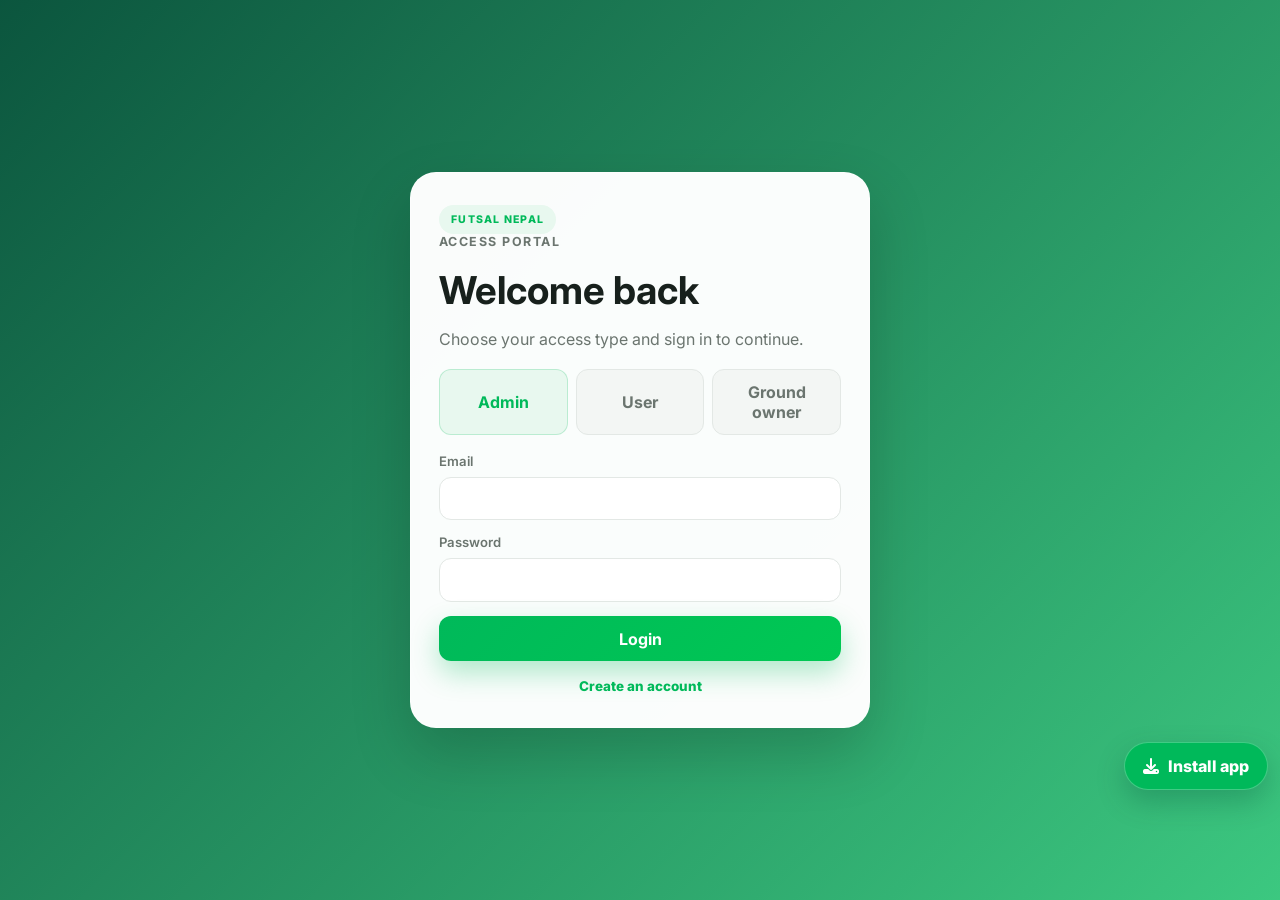
==== commit 882d75d2: "Add files via upload" ====
--- a/index.html
+++ b/index.html
@@ -26,7 +26,7 @@
     <link rel="preconnect" href="https://fonts.gstatic.com" crossorigin />
     <link href="https://fonts.googleapis.com/css2?family=Inter:wght@400;500;600;700;800&display=swap" rel="stylesheet" />
     <link rel="stylesheet" href="https://cdnjs.cloudflare.com/ajax/libs/font-awesome/6.5.2/css/all.min.css" />
-    <link rel="stylesheet" href="css/style.css?v=20260912" />
+    <link rel="stylesheet" href="css/style.css?v=20260927-2" />
     <link rel="stylesheet" href="css/responsive.css?v=20260912" />
     <script src="https://cdn.jsdelivr.net/npm/chart.js"></script>
     <script src="https://www.gstatic.com/firebasejs/10.12.2/firebase-app-compat.js"></script>
@@ -38,7 +38,6 @@
     <div id="authScreen" class="auth-screen">
       <div class="auth-card">
         <div class="brand-badge">FUTSAL NEPAL</div>
-        <button class="install-app-button" id="installAppBtn" data-install-app type="button"><i class="fa-solid fa-download"></i><span>Install app</span></button>
         <p class="eyebrow">Access portal</p>
         <h2>Welcome back</h2>
         <p class="muted">Choose your access type and sign in to continue.</p>
@@ -72,7 +71,7 @@
           <label>Full name<input type="text" id="registerName" autocomplete="off" required /></label>
           <label>Email or phone number<input type="email" id="registerEmail" autocomplete="off" required /></label>
           <label>Password<input type="password" id="registerPassword" autocomplete="new-password" minlength="6" required /></label>
-          <label>Account type<select id="registerRole"><option value="User">Player / User</option><option value="Owner">Court Owner</option></select></label>
+          <label>Account type<select id="registerRole"><option value="User">Player / User</option><option value="Owner">Ground Owner</option></select></label>
           <button class="btn btn-primary full-width" type="submit">Create account</button>
           <button class="auth-link" id="showLoginBtn" type="button">Back to login</button>
         </form>
@@ -91,7 +90,7 @@
             <button type="button" data-user-scroll="userProfilePanel"><i class="fa-solid fa-user"></i><span>Profile</span></button>
             <button type="button" data-user-scroll="userBookingsPanel"><i class="fa-regular fa-calendar-check"></i><span>My bookings</span></button>
             <button type="button" data-user-scroll="userCourtsPanel"><i class="fa-solid fa-futbol"></i><span>Find a futsal</span></button>
-            <button type="button" data-user-scroll="userTeamCount"><i class="fa-solid fa-people-group"></i><span>Teams</span></button>
+            <button type="button" data-user-scroll="userTeamsPanel"><i class="fa-solid fa-people-group"></i><span>Teams</span></button>
             <button type="button" data-user-scroll="userNotificationsPanel"><i class="fa-solid fa-bell"></i><span>Notifications</span></button>
             <button type="button" data-user-scroll="userTournamentsPanel"><i class="fa-solid fa-trophy"></i><span>Tournaments</span></button>
             <button type="button" data-user-scroll="userMyTournamentsPanel"><i class="fa-solid fa-list-check"></i><span>My tournaments</span></button>
@@ -105,7 +104,7 @@
             <button type="button" data-user-scroll="userProfilePanel"><i class="fa-solid fa-user"></i><span>Profile</span></button>
             <button type="button" data-user-scroll="userBookingsPanel"><i class="fa-regular fa-calendar-check"></i><span>My bookings</span></button>
             <button type="button" data-user-scroll="userCourtsPanel"><i class="fa-solid fa-futbol"></i><span>Find a futsal</span></button>
-            <button type="button" data-user-scroll="userTeamCount"><i class="fa-solid fa-people-group"></i><span>Teams</span></button>
+            <button type="button" data-user-scroll="userTeamsPanel"><i class="fa-solid fa-people-group"></i><span>Teams</span></button>
             <button type="button" data-user-scroll="userNotificationsPanel"><i class="fa-solid fa-bell"></i><span>Notifications</span></button>
             <button type="button" data-user-scroll="userTournamentsPanel"><i class="fa-solid fa-trophy"></i><span>Tournaments</span></button>
             <button type="button" data-user-scroll="userMyTournamentsPanel"><i class="fa-solid fa-list-check"></i><span>My tournaments</span></button>
@@ -118,7 +117,17 @@
               <p class="muted">Find a pitch, manage your bookings, and keep your next match in sight.</p>
             </div>
             <div class="user-header-actions">
-              <button class="install-app-button install-app-icon" data-install-app type="button" aria-label="Install app" title="Install app"><i class="fa-solid fa-download"></i><span>Install app</span></button>
+              <div class="owner-notification-menu user-notification-menu">
+                <button class="owner-header-action" id="userNotificationsBtn" type="button" aria-label="View notifications" title="Notifications" aria-expanded="false">
+                  <i class="fa-solid fa-bell"></i><span>Notifications</span><strong id="userNotificationsCount">0</strong>
+                </button>
+                <div class="owner-notification-dropdown is-hidden" id="userNotificationDropdown">
+                  <div class="owner-notification-dropdown__header"><strong>Notifications</strong><span id="userNotificationSummary">0 unread</span></div>
+                  <div id="userNotificationPreview" class="owner-notification-dropdown__list"></div>
+                  <button type="button" class="owner-notification-dropdown__footer" id="markUserNotificationsReadBtn">Mark all read</button>
+                  <button type="button" class="owner-notification-dropdown__footer" id="viewUserNotificationsBtn">View all notifications</button>
+                </div>
+              </div>
               <button class="btn btn-secondary" id="userLogoutBtn" type="button">Logout</button>
             </div>
           </header>
@@ -222,6 +231,15 @@
         </div>
         <div id="userCourtDirectory" class="user-court-directory"></div>
           </section>
+          <section class="user-panel user-teams-panel" id="userTeamsPanel">
+            <div class="panel__header">
+              <div>
+                <p class="eyebrow text-green">Community teams</p>
+                <h3>Futsal teams</h3>
+              </div>
+            </div>
+            <div id="userTeamsList" class="user-teams-list"></div>
+          </section>
           <section class="user-panel user-tournaments-panel" id="userTournamentsPanel">
             <div class="panel__header">
               <div>
@@ -243,7 +261,7 @@
           </section>
 
           <section class="user-panel user-notifications-panel" id="userNotificationsPanel">
-            <div class="panel__header"><div><p class="eyebrow text-green">Updates</p><h3>Notifications</h3></div></div>
+            <div class="panel__header"><div><p class="eyebrow text-green">Updates</p><h3>Notifications</h3></div><button class="btn btn-secondary" id="markUserAllReadBtn" type="button">Mark all read</button></div>
             <div id="userNotificationsList" class="user-notifications-list"></div>
           </section>
         </main>
@@ -269,10 +287,10 @@
             <div class="owner-notification-dropdown is-hidden" id="ownerNotificationDropdown">
               <div class="owner-notification-dropdown__header"><strong>Notifications</strong><span id="ownerNotificationSummary">0 updates</span></div>
               <div id="ownerNotificationPreview" class="owner-notification-dropdown__list"></div>
+              <button type="button" class="owner-notification-dropdown__footer" id="markOwnerNotificationsReadBtn">Mark all read</button>
               <button type="button" class="owner-notification-dropdown__footer" id="viewOwnerNotificationsBtn">View all notifications</button>
             </div>
           </div>
-          <button class="install-app-button install-app-icon" data-install-app type="button" aria-label="Install app" title="Install app"><i class="fa-solid fa-download"></i><span>Install app</span></button>
           <button class="btn btn-secondary" id="ownerLogoutBtn" type="button">Logout</button>
         </div>
       </header>
@@ -307,7 +325,7 @@
         <div id="ownerBookingsList" class="owner-bookings-list"></div>
       </section>
       <section class="user-panel user-notifications-panel">
-        <div class="panel__header"><div><p class="eyebrow text-green">Updates</p><h3>Notifications</h3></div></div>
+        <div class="panel__header"><div><p class="eyebrow text-green">Updates</p><h3>Notifications</h3></div><button class="btn btn-secondary" id="markOwnerAllReadBtn" type="button">Mark all read</button></div>
         <div id="ownerNotificationsList" class="user-notifications-list"></div>
       </section>
     </div>
@@ -376,17 +394,17 @@
               <div class="notification-dropdown is-hidden" id="adminNotificationDropdown">
                 <div class="notification-dropdown__header"><strong>Notifications</strong><span id="adminNotificationCount">0 new</span></div>
                 <div id="adminNotificationPreview" class="notification-dropdown__list"></div>
+                <button type="button" class="notification-dropdown__footer" id="markAdminNotificationsReadBtn">Mark all read</button>
                 <button type="button" class="notification-dropdown__footer" id="viewAllNotificationsBtn">View all notifications</button>
               </div>
             </div>
             <button class="theme-toggle" id="themeToggle" aria-label="Toggle dark mode">
               <i class="fa-solid fa-moon"></i>
             </button>
-            <button class="install-app-button" data-install-app type="button"><i class="fa-solid fa-download"></i><span>Install app</span></button>
             <div class="user-menu">
               <div class="avatar-mini">AN</div>
               <div>
-                <strong>Admin Nepal</strong>
+                <strong>Futsal Nepal</strong>
                 <small>Super Admin</small>
               </div>
               <i class="fa-solid fa-chevron-down"></i>
@@ -597,6 +615,16 @@
                 <p class="eyebrow">Analytics</p>
                 <h2>Reports &amp; Analytics</h2>
               </div>
+              <div class="action-group">
+                <button class="btn btn-secondary" id="exportReportsBtn" type="button"><i class="fa-solid fa-download"></i> Export CSV</button>
+                <button class="btn btn-secondary" id="printReportsBtn" type="button"><i class="fa-solid fa-print"></i> Print</button>
+              </div>
+            </div>
+            <p class="reports-data-source" id="reportsDataSource" aria-live="polite">Waiting for Firebase data</p>
+            <div class="analytics-grid reports-analytics-grid">
+              <article class="chart-panel large"><div class="chart-panel__header"><h3>Bookings by ground</h3><span>Current Firebase data</span></div><div class="chart-wrap"><canvas id="reportsBookingsChart" aria-label="Bar chart of bookings by ground"></canvas></div></article>
+              <article class="chart-panel"><div class="chart-panel__header"><h3>Booking status</h3><span>All booking records</span></div><div class="chart-wrap"><canvas id="reportsStatusChart" aria-label="Pie chart of booking statuses"></canvas></div></article>
+              <article class="chart-panel large"><div class="chart-panel__header"><h3>Revenue by ground</h3><span>Paid payments / bookings</span></div><div class="chart-wrap"><canvas id="reportsRevenueChart" aria-label="Bar chart of paid revenue by ground"></canvas></div></article>
             </div>
             <div id="reportsTableContainer" class="data-card table-card"></div>
           </section>
@@ -694,6 +722,9 @@
     </div>
 
     <div id="toastContainer" class="toast-container" aria-live="polite"></div>
+    <button id="installAppButton" class="install-app-button" type="button" aria-label="Install Futsal Nepal app" title="Install app">
+      <i class="fa-solid fa-download" aria-hidden="true"></i><span>Install app</span>
+    </button>
 
     <script type="application/ld+json">
       {
@@ -707,26 +738,27 @@
       }
     </script>
 
-    <script src="js/firebase-config.js?v=20260913-9"></script>
-    <script src="js/firebase-data.js?v=20260913-4"></script>
+    <script src="js/firebase-config.js?v=20260927-3"></script>
+    <script src="js/firebase-data.js?v=20260927-1"></script>
     <script src="js/components.js"></script>
+    <script src="js/install.js?v=20260927-1"></script>
     <script src="js/auth.js?v=20260913-7"></script>
-    <script src="js/user-portal.js?v=20260914-1"></script>
-    <script src="js/owner-portal.js?v=20260914-1"></script>
+    <script src="js/user-portal.js?v=20260927-3"></script>
+    <script src="js/owner-portal.js?v=20260927-2"></script>
     <script src="js/dashboard.js?v=20260912-4"></script>
     <script src="js/courts.js?v=20260913-4"></script>
-    <script src="js/bookings.js?v=20260913-4"></script>
+    <script src="js/bookings.js?v=20260927-1"></script>
     <script src="js/users.js?v=20260912-3"></script>
     <script src="js/teams.js"></script>
     <script src="js/matches.js"></script>
     <script src="js/tournaments.js"></script>
     <script src="js/payments.js"></script>
     <script src="js/reviews.js"></script>
-    <script src="js/notifications.js?v=20260913-6"></script>
-    <script src="js/reports.js"></script>
+    <script src="js/notifications.js?v=20260927-1"></script>
+    <script src="js/reports.js?v=20260927-1"></script>
     <script src="js/admins.js?v=20260912-2"></script>
     <script src="js/settings.js"></script>
-    <script src="js/app.js"></script>
+    <script src="js/app.js?v=20260927-2"></script>
     <script>
       if ('serviceWorker' in navigator) {
         window.addEventListener('load', function() {
--- a/css/style.css
+++ b/css/style.css
@@ -187,42 +187,7 @@
   font-size: 0.66rem;
 }
 
-.install-app-button {
-  display: inline-flex;
-  align-self: flex-end;
-  align-items: center;
-  gap: 8px;
-  margin: 14px 0 0 auto;
-  padding: 9px 12px;
-  border: 1px solid rgba(255,255,255,0.35);
-  border-radius: 10px;
-  background: linear-gradient(135deg, #004d35 0%, #00b95a 100%);
-  color: #fff;
-  font-size: 0.78rem;
-  font-weight: 800;
-  box-shadow: 0 8px 18px rgba(0, 77, 53, 0.2);
-}
-
-.install-app-button i {
-  display: inline-grid;
-  width: 20px;
-  height: 20px;
-  place-items: center;
-  border-radius: 50%;
-  background: #fff;
-  color: var(--green);
-  font-size: 0.68rem;
-}
-
-.install-app-button:hover { border-color: #fff; background: linear-gradient(135deg, #003b27 0%, #00c853 100%); transform: translateY(-1px); }
-.install-app-button[hidden] { display: none; }
 .user-header-actions { display: flex; align-items: center; gap: 8px; }
-.user-header-actions .install-app-button { margin: 0; }
-.install-app-icon { width: auto; min-height: 42px; justify-content: center; padding: 9px 12px; margin: 0; }
-.install-app-icon i { width: 24px; height: 24px; font-size: 0.78rem; }
-.install-app-icon span { display: inline; }
-.user-header-actions .install-app-icon,
-.owner-header-actions .install-app-icon { display: inline-flex !important; visibility: visible; }
 
 .demo-note {
   margin-top: 14px;
@@ -240,6 +205,36 @@
 .user-back-to-top { position: fixed; right: 24px; bottom: 24px; z-index: 30; display: grid; width: 44px; height: 44px; place-items: center; border: 1px solid rgba(255,255,255,0.3); border-radius: 50%; background: var(--sidebar); color: #fff; box-shadow: 0 12px 24px rgba(0, 58, 38, 0.2); opacity: 0; pointer-events: none; transform: translateY(10px); transition: opacity 0.2s ease, transform 0.2s ease, background 0.2s ease; }
 .user-back-to-top.is-visible { opacity: 1; pointer-events: auto; transform: translateY(0); }
 .user-back-to-top:hover { background: var(--green); }
+
+.install-app-button {
+  position: fixed;
+  right: 24px;
+  bottom: calc(82px + env(safe-area-inset-bottom, 0px));
+  z-index: 80;
+  display: inline-flex;
+  align-items: center;
+  justify-content: center;
+  gap: 9px;
+  min-height: 48px;
+  padding: 0 18px;
+  border: 1px solid rgba(255,255,255,0.25);
+  border-radius: 999px;
+  background: var(--green);
+  color: #fff;
+  box-shadow: 0 12px 28px rgba(0, 77, 53, 0.28);
+  font-weight: 800;
+  cursor: grab;
+  touch-action: none;
+  user-select: none;
+  transition: background 0.2s ease, transform 0.2s ease, box-shadow 0.2s ease;
+}
+.install-app-button.is-dragging {
+  cursor: grabbing;
+  transform: scale(1.03);
+}
+.install-app-button:hover { background: var(--sidebar); transform: translateY(-2px); box-shadow: 0 16px 32px rgba(0, 77, 53, 0.32); }
+.install-app-button:focus-visible { outline: 3px solid rgba(0, 185, 90, 0.35); outline-offset: 3px; }
+.install-app-button[hidden] { display: none; }
 
 #ownerSection { padding: 32px 24px; }
 
@@ -579,6 +574,35 @@
   grid-template-columns: repeat(auto-fit, minmax(260px, 1fr));
   gap: 14px;
 }
+
+.user-teams-list {
+  display: grid;
+  grid-template-columns: repeat(auto-fit, minmax(260px, 1fr));
+  gap: 14px;
+}
+
+.user-team-card {
+  display: grid;
+  gap: 14px;
+  padding: 16px;
+  border: 1px solid rgba(18, 54, 41, 0.08);
+  border-radius: 16px;
+  background: linear-gradient(180deg, rgba(255,255,255,0.98), rgba(239,246,242,0.94));
+  box-shadow: 0 12px 26px rgba(16, 30, 25, 0.05);
+}
+
+.user-team-card__header {
+  display: flex;
+  align-items: flex-start;
+  justify-content: space-between;
+  gap: 10px;
+}
+
+.user-team-card__header h4 { margin: 8px 0 0; color: #0b2a1d; font-size: 1.1rem; }
+.user-team-card__details { display: grid; gap: 9px; color: #53635a; font-size: 0.82rem; }
+.user-team-card__details span { display: flex; align-items: center; gap: 8px; }
+.user-team-card__details i { width: 16px; color: var(--green); text-align: center; }
+.user-team-card__details strong { color: #10251c; }
 
 .user-tournament-card,
 .user-my-tournament-card {
@@ -803,6 +827,7 @@
 .user-booking-item small { color: var(--muted); margin-top: 4px; }
 .user-booking-item .booking-price { color: var(--green); font-weight: 800; white-space: nowrap; }
 .booking-cancel { display: block; margin-top: 8px; margin-left: auto; color: var(--danger); font-size: 0.76rem; font-weight: 800; }
+.booking-delete { flex: 0 0 34px; width: 34px; height: 34px; }
 .booking-review {
   display: block;
   margin-top: 8px;
@@ -851,6 +876,8 @@
 .user-delete-button { padding: 7px 10px; color: var(--danger); border: 1px solid rgba(229, 57, 53, 0.25); background: rgba(229, 57, 53, 0.06); font-size: 0.75rem; }
 .user-notifications-list { display: grid; gap: 10px; }
 .user-notification { padding: 12px 14px; border: 1px solid #d5dfda; border-radius: 12px; background: var(--bg); }
+.notification-unread { border-left: 3px solid var(--green); }
+.notification-read-button { margin-right: 7px; padding: 5px 8px; border-radius: 6px; color: var(--green); background: var(--green-soft); font-size: 0.7rem; font-weight: 800; }
 .notification-item-heading { display: flex; align-items: center; justify-content: space-between; gap: 12px; }
 .notification-delete-button { width: 30px; height: 30px; border: 1px solid rgba(229, 57, 53, 0.22); border-radius: 7px; color: var(--danger); background: rgba(229, 57, 53, 0.06); }
 .user-notification p { margin: 5px 0; color: var(--muted); }
@@ -2382,3 +2409,137 @@
     grid-template-columns: repeat(2, minmax(180px, 1fr));
   }
 }
+
+body.dark-mode {
+  --muted: #b2c3ba;
+  --border: rgba(206, 230, 216, 0.16);
+  --green-soft: rgba(0, 185, 90, 0.2);
+}
+
+body.dark-mode #app-shell {
+  background: var(--bg);
+  color: var(--text);
+}
+
+body.dark-mode #app-shell .topbar {
+  background: rgba(16, 27, 23, 0.94);
+  border-bottom-color: var(--border);
+}
+
+body.dark-mode #app-shell .hero-card,
+body.dark-mode #app-shell .stat-card,
+body.dark-mode #app-shell .panel,
+body.dark-mode #app-shell .data-card,
+body.dark-mode #app-shell .tournament-card,
+body.dark-mode #app-shell .empty-state {
+  border-color: var(--border);
+  background: linear-gradient(180deg, #192a23, #14221c);
+  color: var(--text);
+}
+
+body.dark-mode #app-shell .hero-card p,
+body.dark-mode #app-shell .stat-card h3,
+body.dark-mode #app-shell .stat-meta,
+body.dark-mode #app-shell .rank-item small,
+body.dark-mode #app-shell .tournament-card__meta,
+body.dark-mode #app-shell .tournament-card__description,
+body.dark-mode #app-shell .tournament-card__stats small {
+  color: var(--muted);
+}
+
+body.dark-mode #app-shell .hero-card h2,
+body.dark-mode #app-shell .stat-card strong,
+body.dark-mode #app-shell .panel__header h3,
+body.dark-mode #app-shell .tournament-card h3,
+body.dark-mode #app-shell .tournament-card__stats strong,
+body.dark-mode #app-shell .rank-item strong,
+body.dark-mode #app-shell .section-toolbar h2,
+body.dark-mode #app-shell tbody td {
+  color: var(--text);
+}
+
+body.dark-mode #app-shell .tournament-card__meta div,
+body.dark-mode #app-shell .detail-list div,
+body.dark-mode #app-shell .rank-item {
+  border-color: var(--border);
+  background: #1b2d25;
+  color: var(--text);
+}
+
+body.dark-mode #app-shell thead th {
+  background: #1b2d25;
+  color: var(--muted);
+}
+
+body.dark-mode #app-shell tbody tr:hover {
+  background: rgba(0, 185, 90, 0.08);
+}
+
+body.dark-mode #app-shell input,
+body.dark-mode #app-shell select,
+body.dark-mode #app-shell textarea,
+body.dark-mode #app-shell .icon-button {
+  border-color: var(--border);
+  background-color: #14221c;
+  color: var(--text);
+}
+
+body.dark-mode #app-shell input::placeholder,
+body.dark-mode #app-shell textarea::placeholder {
+  color: #9aafa3;
+  opacity: 1;
+}
+
+body.dark-mode #app-shell .btn-secondary,
+body.dark-mode #app-shell .user-menu {
+  border-color: var(--border);
+  background: #1b2d25;
+  color: var(--text);
+}
+
+body.dark-mode #app-shell .status-badge.pending { color: #ffd18a; }
+body.dark-mode #app-shell .status-badge.confirmed,
+body.dark-mode #app-shell .status-badge.paid,
+body.dark-mode #app-shell .status-badge.active,
+body.dark-mode #app-shell .status-badge.live { color: #76e8a1; }
+body.dark-mode #app-shell .status-badge.cancelled,
+body.dark-mode #app-shell .status-badge.rejected,
+body.dark-mode #app-shell .status-badge.failed { color: #ff9b96; }
+body.dark-mode #app-shell .status-badge.completed { color: #8cc8ff; }
+body.dark-mode #app-shell .status-badge.refunded { color: #c0c8d2; }
+body.dark-mode #app-shell .status-badge.inactive,
+body.dark-mode #app-shell .status-badge.disabled { color: #b2c3ba; }
+
+body.dark-mode #app-shell .change-pill {
+  color: #76e8a1;
+}
+
+body.dark-mode #app-shell .change-pill.negative {
+  color: #ff9b96;
+}
+
+body.dark-mode .modal__pane {
+  border: 1px solid var(--border);
+  background: #16241f;
+  color: var(--text);
+}
+
+body.dark-mode .modal__pane .detail-list div {
+  border-color: var(--border);
+  background: #1b2d25;
+  color: var(--text);
+}
+
+body.dark-mode .modal__pane input,
+body.dark-mode .modal__pane select,
+body.dark-mode .modal__pane textarea {
+  border-color: var(--border);
+  background: #101b17;
+  color: var(--text);
+}
+
+body.dark-mode .modal__pane input::placeholder,
+body.dark-mode .modal__pane textarea::placeholder {
+  color: #9aafa3;
+  opacity: 1;
+}
--- a/css/responsive.css
+++ b/css/responsive.css
@@ -124,7 +124,8 @@
   .user-booking-item .booking-price,
   .user-booking-item .booking-cancel,
   .user-booking-item .booking-review,
-  .user-booking-item .booking-reschedule {
+  .user-booking-item .booking-reschedule,
+  .user-booking-item .booking-delete {
     margin: 0;
   }
 
@@ -141,6 +142,15 @@
 }
 
 @media (max-width: 640px) {
+  .install-app-button {
+    min-height: 42px;
+    padding: 0 14px;
+    right: 12px;
+    bottom: calc(72px + env(safe-area-inset-bottom, 0px));
+  }
+  .install-app-button span { display: none; }
+  .install-app-button i { font-size: 1.1rem; }
+
   .auth-screen { padding: 14px; align-items: start; }
   .auth-card { margin: auto 0; padding: 24px 18px; border-radius: 20px; }
   .access-toggle { grid-template-columns: 1fr; }
@@ -162,10 +172,6 @@
   .topbar__actions .user-menu { display: none; }
   .topbar__actions .icon-btn,
   .topbar__actions .theme-toggle { flex: 0 0 40px; }
-  .topbar__actions > .install-app-button { flex: 0 0 40px; width: 40px; height: 40px; margin: 0; padding: 0; justify-content: center; }
-  .topbar__actions > .install-app-button span { display: none; }
-  .topbar__actions > .install-app-button i { width: 24px; height: 24px; }
-
   .content-wrap { padding: 16px 14px 28px; }
   .section-toolbar,
   .table-controls,
@@ -209,7 +215,6 @@
   .user-header-actions { width: 100%; justify-content: flex-end; }
   .owner-header-actions { width: 100%; justify-content: stretch; }
   .owner-header-action { flex: 1; justify-content: center; }
-  .owner-header-actions .install-app-button { flex: 0 0 auto; }
   .owner-header-actions > .btn { flex: 0 0 auto; }
   .user-header h2 { font-size: 1.35rem; }
   .user-top-nav-bar { margin-right: -2px; margin-left: -2px; }
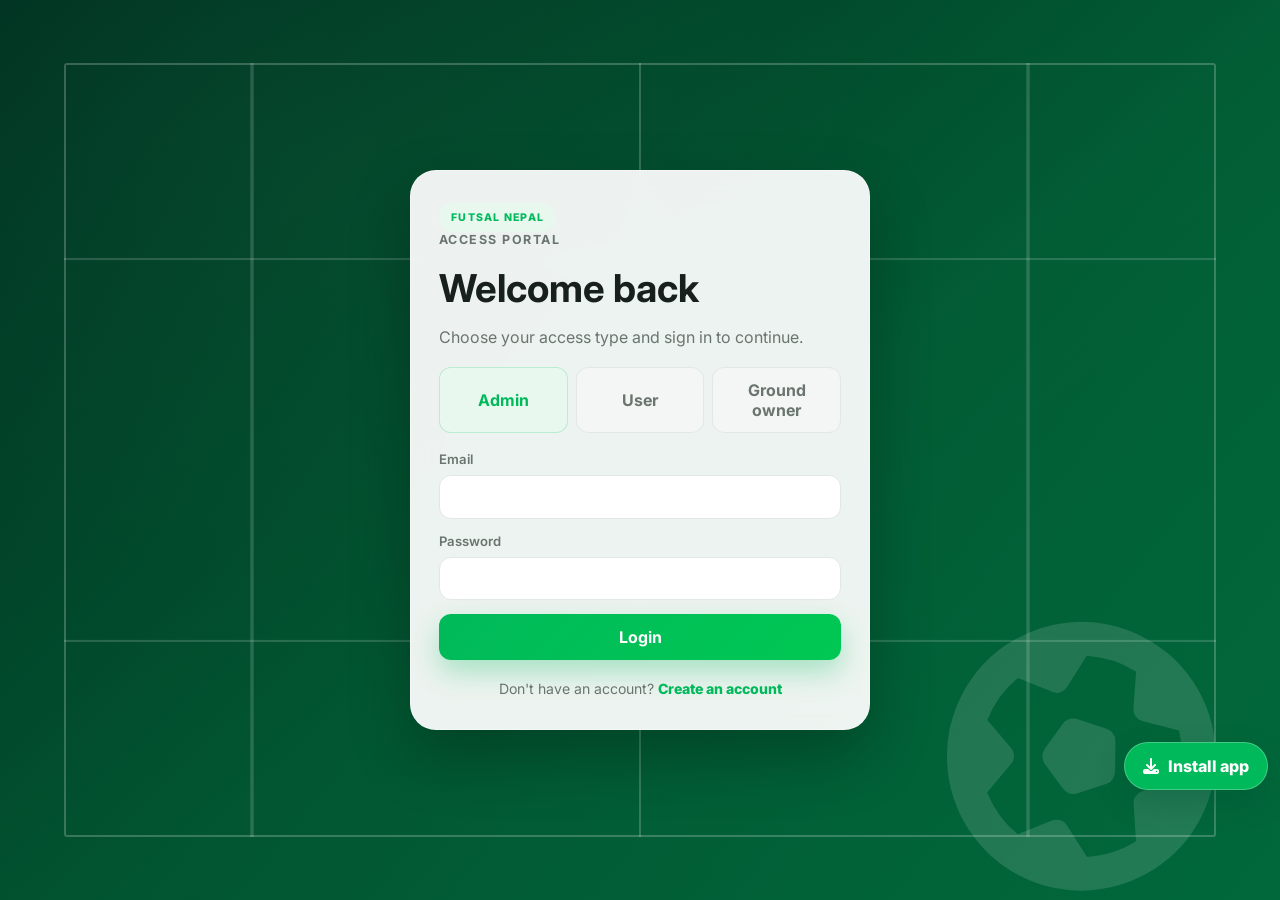
==== commit 0c955587: "Add files via upload" ====
--- a/index.html
+++ b/index.html
@@ -26,7 +26,7 @@
     <link rel="preconnect" href="https://fonts.gstatic.com" crossorigin />
     <link href="https://fonts.googleapis.com/css2?family=Inter:wght@400;500;600;700;800&display=swap" rel="stylesheet" />
     <link rel="stylesheet" href="https://cdnjs.cloudflare.com/ajax/libs/font-awesome/6.5.2/css/all.min.css" />
-    <link rel="stylesheet" href="css/style.css?v=20260927-2" />
+    <link rel="stylesheet" href="css/style.css?v=20260927-13" />
     <link rel="stylesheet" href="css/responsive.css?v=20260912" />
     <script src="https://cdn.jsdelivr.net/npm/chart.js"></script>
     <script src="https://www.gstatic.com/firebasejs/10.12.2/firebase-app-compat.js"></script>
@@ -60,8 +60,10 @@
           </label>
           <button class="btn btn-primary full-width" type="submit">Login</button>
         </form>
-
-        <button class="auth-link" id="showRegisterBtn" type="button">Create an account</button>
+       <p class="auth-register-prompt" id="authRegisterPrompt">
+         <span>Don't have an account?</span>
+         <button class="auth-link" id="showRegisterBtn" type="button">Create an account</button>
+       </p>
 
         <form id="registerForm" class="hidden" hidden autocomplete="off">
           <div class="auth-form-heading">
@@ -77,6 +79,10 @@
         </form>
 
       </div>
+    </div>
+    <div id="authLoginLoading" class="auth-login-loading" role="status" aria-live="polite" hidden>
+      <span class="auth-login-spinner" aria-hidden="true"></span>
+      <span>Logging in...</span>
     </div>
 
     <div id="userSection" class="user-section hidden">
@@ -350,7 +356,6 @@
           <button class="nav-link" data-view="teams"><i class="fa-solid fa-people-group"></i><span>Teams</span></button>
           <button class="nav-link" data-view="matches"><i class="fa-solid fa-trophy"></i><span>Matches</span></button>
           <button class="nav-link" data-view="tournaments"><i class="fa-solid fa-medal"></i><span>Tournaments</span></button>
-          <button class="nav-link" data-view="communities"><i class="fa-solid fa-comments"></i><span>Communities</span></button>
           <button class="nav-link" data-view="payments"><i class="fa-solid fa-wallet"></i><span>Payments</span></button>
           <button class="nav-link" data-view="reviews"><i class="fa-solid fa-star"></i><span>Reviews</span></button>
           <button class="nav-link" data-view="notifications"><i class="fa-solid fa-bell"></i><span>Notifications</span></button>
@@ -363,8 +368,8 @@
         <div class="sidebar__profile">
           <div class="profile-avatar">AN</div>
           <div>
-            <strong>Admin Nepal</strong>
-            <small>Administrator</small>
+            <strong id="sidebarAccountName">Administrator</strong>
+            <small id="sidebarAccountRole">Admin</small>
           </div>
         </div>
       </aside>
@@ -398,14 +403,11 @@
                 <button type="button" class="notification-dropdown__footer" id="viewAllNotificationsBtn">View all notifications</button>
               </div>
             </div>
-            <button class="theme-toggle" id="themeToggle" aria-label="Toggle dark mode">
-              <i class="fa-solid fa-moon"></i>
-            </button>
             <div class="user-menu">
-              <div class="avatar-mini">AN</div>
-              <div>
-                <strong>Futsal Nepal</strong>
-                <small>Super Admin</small>
+              <div class="avatar-mini" id="topbarAccountInitials">FN</div>
+              <div>
+                <strong id="topbarAccountName">Futsal Nepal</strong>
+                <small id="topbarAccountRole">Admin</small>
               </div>
               <i class="fa-solid fa-chevron-down"></i>
             </div>
@@ -416,7 +418,7 @@
           <section id="dashboard-section" class="page-section active" data-page="dashboard">
             <div class="hero-card">
               <div>
-                <p class="eyebrow text-green"><span id="adminGreeting">Good Morning</span>, Admin 👋</p>
+                <p class="eyebrow text-green"><span id="adminGreeting">Good morning</span>, <span id="adminGreetingName">Admin</span> 👋</p>
                 <h2>Here's what's happening with Futsal Nepal today.</h2>
                 <p class="hero-subtitle">Track bookings, monitor court performance, and keep your community active across every venue.</p>
               </div>
@@ -566,16 +568,6 @@
               </select>
             </div>
             <div id="tournamentsTableContainer" class="data-card table-card"></div>
-          </section>
-
-          <section id="communities-section" class="page-section" data-page="communities">
-            <div class="section-toolbar">
-              <div>
-                <p class="eyebrow">Community</p>
-                <h2>Communities</h2>
-              </div>
-            </div>
-            <div class="empty-state"><i class="fa-solid fa-comments"></i><h3>Community feeds are ready for integration</h3><p>Connect the app with your Firebase collections to manage posts and groups.</p></div>
           </section>
 
           <section id="payments-section" class="page-section" data-page="payments">
@@ -738,15 +730,15 @@
       }
     </script>
 
-    <script src="js/firebase-config.js?v=20260927-3"></script>
-    <script src="js/firebase-data.js?v=20260927-1"></script>
+    <script src="js/firebase-config.js?v=20260927-5"></script>
+    <script src="js/firebase-data.js?v=20260927-5"></script>
     <script src="js/components.js"></script>
     <script src="js/install.js?v=20260927-1"></script>
-    <script src="js/auth.js?v=20260913-7"></script>
-    <script src="js/user-portal.js?v=20260927-3"></script>
+    <script src="js/auth.js?v=20260927-12"></script>
+    <script src="js/user-portal.js?v=20260927-4"></script>
     <script src="js/owner-portal.js?v=20260927-2"></script>
-    <script src="js/dashboard.js?v=20260912-4"></script>
-    <script src="js/courts.js?v=20260913-4"></script>
+    <script src="js/dashboard.js?v=20260927-1"></script>
+    <script src="js/courts.js?v=20260927-6"></script>
     <script src="js/bookings.js?v=20260927-1"></script>
     <script src="js/users.js?v=20260912-3"></script>
     <script src="js/teams.js"></script>
@@ -758,7 +750,7 @@
     <script src="js/reports.js?v=20260927-1"></script>
     <script src="js/admins.js?v=20260912-2"></script>
     <script src="js/settings.js"></script>
-    <script src="js/app.js?v=20260927-2"></script>
+    <script src="js/app.js?v=20260927-5"></script>
     <script>
       if ('serviceWorker' in navigator) {
         window.addEventListener('load', function() {
--- a/css/style.css
+++ b/css/style.css
@@ -78,11 +78,47 @@
 img { max-width: 100%; display: block; }
 
 .auth-screen {
+  position: relative;
+  isolation: isolate;
+  overflow: hidden;
   min-height: 100vh;
   display: grid;
   place-items: center;
   padding: 24px;
-  background: linear-gradient(135deg, rgba(0, 77, 53, 0.95), rgba(0, 185, 90, 0.75));
+  background:
+    linear-gradient(135deg, rgba(0, 48, 32, 0.88), rgba(0, 115, 61, 0.72)),
+    radial-gradient(ellipse at 20% 15%, rgba(80, 221, 135, 0.36), transparent 42%),
+    linear-gradient(145deg, #003b27, #087a45 54%, #004d35);
+}
+
+.auth-screen::before {
+  position: absolute;
+  z-index: -1;
+  inset: 7% 5%;
+  border: 2px solid rgba(255, 255, 255, 0.22);
+  border-radius: 3px;
+  background:
+    radial-gradient(circle at center, transparent 0 10%, rgba(255,255,255,0.23) 10.1% 10.35%, transparent 10.45%),
+    linear-gradient(90deg, transparent calc(50% - 1px), rgba(255,255,255,0.2) calc(50% - 1px), rgba(255,255,255,0.2) calc(50% + 1px), transparent calc(50% + 1px)),
+    linear-gradient(90deg, transparent 16%, rgba(255,255,255,0.16) 16.1% 16.3%, transparent 16.4% 83.6%, rgba(255,255,255,0.16) 83.7% 83.9%, transparent 84%),
+    linear-gradient(0deg, transparent 25%, rgba(255,255,255,0.16) 25.1% 25.3%, transparent 25.4% 74.6%, rgba(255,255,255,0.16) 74.7% 74.9%, transparent 75%);
+  content: "";
+  pointer-events: none;
+}
+
+.auth-screen::after {
+  position: absolute;
+  z-index: -1;
+  right: max(5vw, 24px);
+  bottom: 1vh;
+  color: rgba(255, 255, 255, 0.13);
+  content: "\f1e3";
+  font-family: "Font Awesome 6 Free";
+  font-size: clamp(7rem, 21vw, 19rem);
+  font-weight: 900;
+  line-height: 1;
+  pointer-events: none;
+  transform: rotate(-18deg);
 }
 
 .auth-screen.hidden,
@@ -94,12 +130,88 @@
 .auth-card .hidden { display: none; }
 
 .auth-card {
+  position: relative;
+  z-index: 1;
   width: min(460px, 100%);
-  background: rgba(255,255,255,0.98);
+  background: rgba(255,255,255,0.93);
+  backdrop-filter: blur(14px);
   border-radius: 26px;
   padding: 32px 28px;
-  box-shadow: 0 26px 60px rgba(0, 0, 0, 0.18);
+  box-shadow: 0 26px 60px rgba(0, 0, 0, 0.25);
   border: 1px solid rgba(255,255,255,0.3);
+}
+
+.auth-login-loading[hidden] { display: none; }
+
+.auth-login-loading {
+  position: fixed;
+  z-index: 500;
+  inset: 0;
+  overflow: hidden;
+  display: grid;
+  align-content: center;
+  justify-items: center;
+  gap: 18px;
+  padding: 24px;
+  background:
+    linear-gradient(135deg, rgba(0, 48, 32, 0.94), rgba(0, 115, 61, 0.88)),
+    radial-gradient(ellipse at 20% 15%, rgba(80, 221, 135, 0.4), transparent 42%),
+    linear-gradient(145deg, #003b27, #087a45 54%, #004d35);
+  color: #fff;
+  font-size: 0.92rem;
+  font-weight: 700;
+}
+
+.auth-login-loading::before {
+  position: absolute;
+  z-index: 0;
+  inset: 7% 5%;
+  border: 2px solid rgba(255, 255, 255, 0.22);
+  background:
+    radial-gradient(circle at center, transparent 0 10%, rgba(255,255,255,0.23) 10.1% 10.35%, transparent 10.45%),
+    linear-gradient(90deg, transparent calc(50% - 1px), rgba(255,255,255,0.2) calc(50% - 1px), rgba(255,255,255,0.2) calc(50% + 1px), transparent calc(50% + 1px)),
+    linear-gradient(90deg, transparent 16%, rgba(255,255,255,0.16) 16.1% 16.3%, transparent 16.4% 83.6%, rgba(255,255,255,0.16) 83.7% 83.9%, transparent 84%),
+    linear-gradient(0deg, transparent 25%, rgba(255,255,255,0.16) 25.1% 25.3%, transparent 25.4% 74.6%, rgba(255,255,255,0.16) 74.7% 74.9%, transparent 75%);
+  content: "";
+  pointer-events: none;
+}
+
+.auth-login-loading::after {
+  position: absolute;
+  z-index: 0;
+  top: 50%;
+  left: 50%;
+  width: clamp(150px, 32vw, 260px);
+  height: clamp(150px, 32vw, 260px);
+  background: url("../assets/logo.svg") center / contain no-repeat;
+  content: "";
+  opacity: 0.14;
+  pointer-events: none;
+  transform: translate(-50%, -50%);
+}
+
+.auth-login-loading > * { position: relative; z-index: 1; }
+
+.auth-login-loading > span:last-child {
+  padding: 10px 18px;
+  border-radius: 999px;
+  background: linear-gradient(135deg, #00c853, #004d35);
+  color: #ffffff;
+  box-shadow: 0 8px 22px rgba(0, 32, 21, 0.32);
+  font-size: 1rem;
+}
+
+.auth-login-spinner {
+  width: 48px;
+  height: 48px;
+  border: 4px solid rgba(255, 255, 255, 0.28);
+  border-top-color: #00c853;
+  border-radius: 50%;
+  animation: authLoginSpin 0.8s linear infinite;
+}
+
+@keyframes authLoginSpin {
+  to { transform: rotate(360deg); }
 }
 
 .auth-card h2 {
@@ -171,6 +283,27 @@
 }
 
 .auth-link:hover { text-decoration: underline; }
+
+.auth-register-prompt {
+  display: flex;
+  flex-wrap: wrap;
+  justify-content: center;
+  align-items: baseline;
+  gap: 4px;
+  margin: 20px 0 0;
+  color: var(--muted);
+  font-size: 0.88rem;
+  text-align: center;
+}
+
+.auth-register-prompt .auth-link {
+  display: inline;
+  margin: 0;
+  padding: 0;
+  color: var(--green);
+  font-size: inherit;
+  font-weight: 800;
+}
 
 .auth-form-heading { margin-bottom: 4px; }
 .auth-form-heading h3 { margin: 0 0 4px; }
@@ -789,6 +922,18 @@
 .user-court-amenities { display: flex; flex-wrap: wrap; gap: 5px; }
 .user-court-amenities span { padding: 4px 7px; border: 1px solid #bfe8d6; border-radius: 999px; color: var(--green); font-size: 0.68rem; font-weight: 700; }
 .user-court-description { line-height: 1.45; }
+.court-firebase-details { padding: 10px; border: 1px solid #d5dfda; border-radius: 10px; background: var(--white); }
+.court-firebase-details summary { color: var(--green); font-size: 0.78rem; font-weight: 800; cursor: pointer; }
+.court-firebase-details dl,
+.court-record-fields { display: grid; gap: 7px; margin: 10px 0 0; }
+.court-firebase-details dl > div { display: grid; grid-template-columns: minmax(100px, 0.7fr) minmax(0, 1.3fr); gap: 10px; padding: 8px; border-radius: 8px; background: var(--bg); }
+.court-firebase-details dt,
+.court-record-field dt { color: var(--muted); font-size: 0.72rem; font-weight: 800; overflow-wrap: anywhere; }
+.court-firebase-details dd,
+.court-record-field dd { margin: 0; color: var(--text); font-size: 0.78rem; white-space: pre-wrap; overflow-wrap: anywhere; }
+.court-record-field { padding: 8px; border-radius: 8px; background: var(--bg); }
+.court-record-fields { max-height: 65vh; overflow: auto; }
+.court-record-field { min-width: 0; padding: 8px; border-radius: 8px; background: var(--bg); }
 .user-court-map { overflow: hidden; border: 1px solid var(--border); border-radius: 10px; background: var(--white); }
 .user-court-map-heading { display: flex; justify-content: space-between; gap: 8px; padding: 8px 10px; font-size: 0.72rem; }
 .user-court-map-heading span { color: var(--muted); }
@@ -2543,3 +2688,7 @@
   color: #9aafa3;
   opacity: 1;
 }
+
+@media (prefers-reduced-motion: reduce) {
+  .auth-login-spinner { animation-duration: 1.8s; }
+}
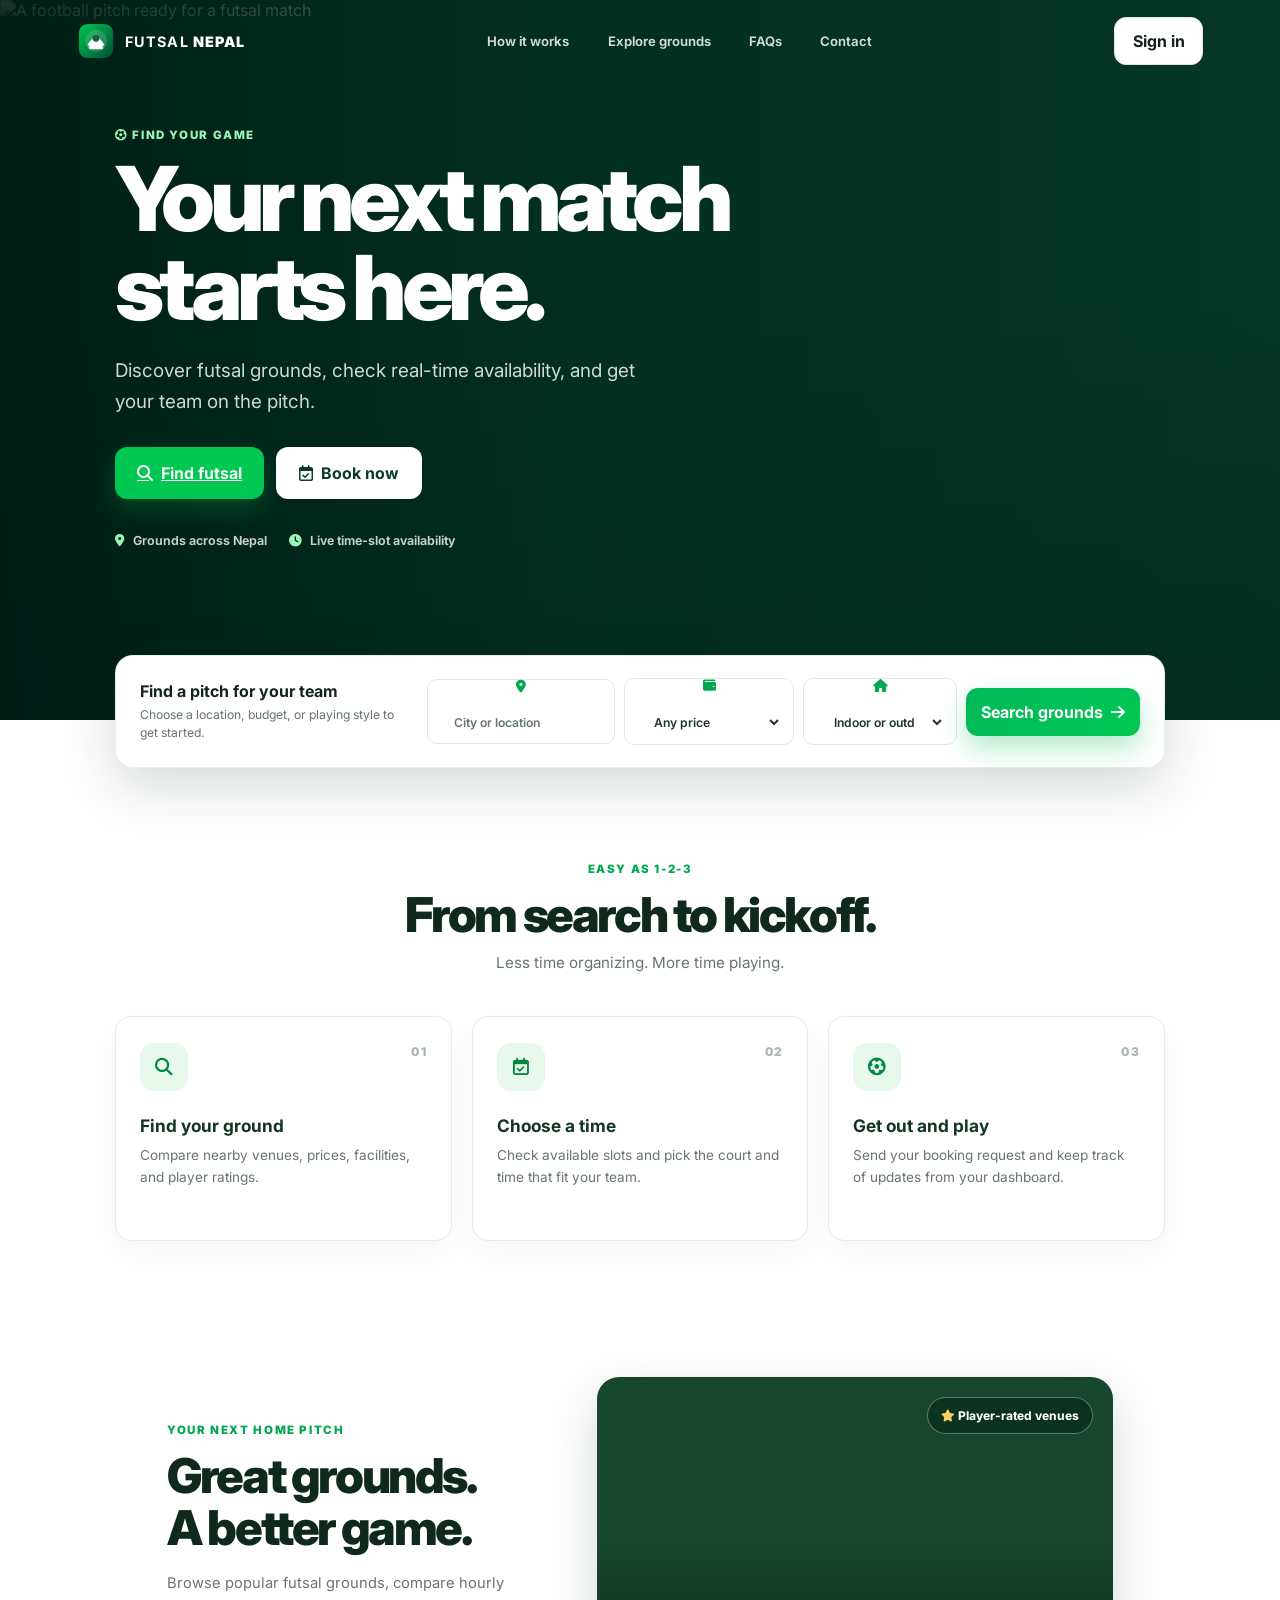
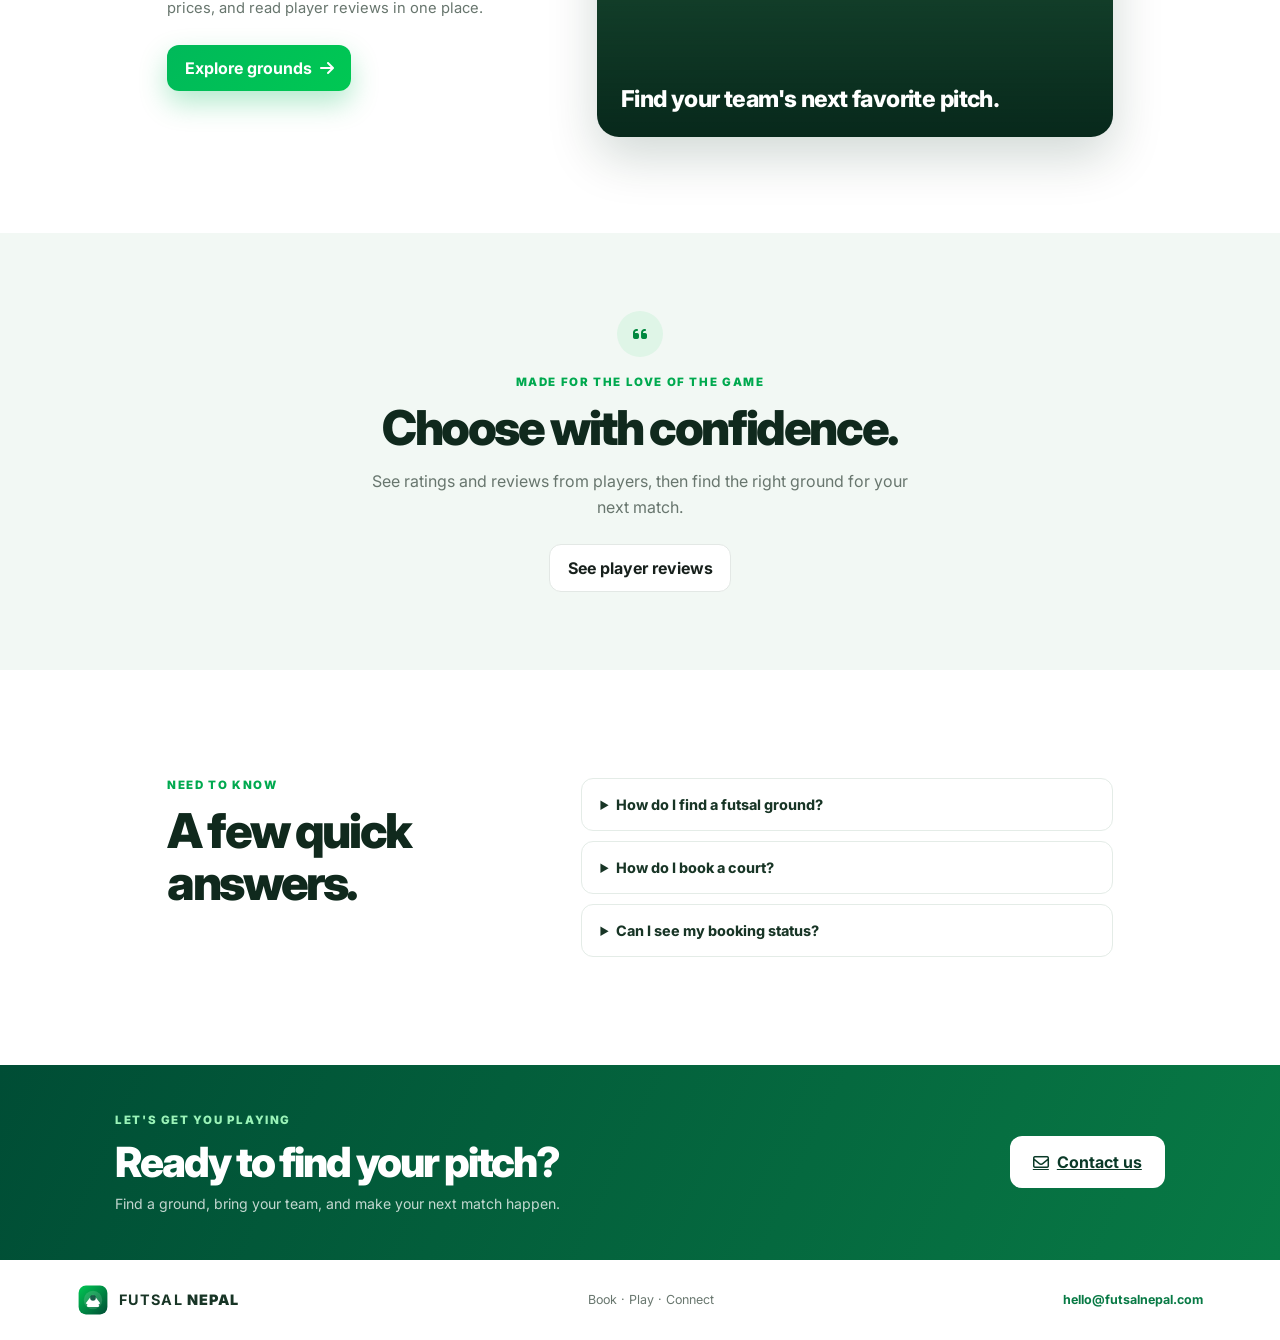
==== commit 22395cc7: "Add files via upload" ====
--- a/index.html
+++ b/index.html
@@ -26,8 +26,8 @@
     <link rel="preconnect" href="https://fonts.gstatic.com" crossorigin />
     <link href="https://fonts.googleapis.com/css2?family=Inter:wght@400;500;600;700;800&display=swap" rel="stylesheet" />
     <link rel="stylesheet" href="https://cdnjs.cloudflare.com/ajax/libs/font-awesome/6.5.2/css/all.min.css" />
-    <link rel="stylesheet" href="css/style.css?v=20260927-13" />
-    <link rel="stylesheet" href="css/responsive.css?v=20260912" />
+    <link rel="stylesheet" href="css/style.css?v=20261002-12" />
+    <link rel="stylesheet" href="css/responsive.css?v=20261002-10" />
     <script src="https://cdn.jsdelivr.net/npm/chart.js"></script>
     <script src="https://www.gstatic.com/firebasejs/10.12.2/firebase-app-compat.js"></script>
     <script src="https://www.gstatic.com/firebasejs/10.12.2/firebase-auth-compat.js"></script>
@@ -35,7 +35,89 @@
     <script src="https://www.gstatic.com/firebasejs/10.12.2/firebase-storage-compat.js"></script>
   </head>
   <body>
-    <div id="authScreen" class="auth-screen">
+    <div id="publicLanding" class="public-landing">
+      <header class="landing-header">
+        <a class="landing-brand" href="#landingHome" aria-label="Futsal Nepal home">
+          <img src="assets/logo.svg" alt="" />
+          <span>FUTSAL <b>NEPAL</b></span>
+        </a>
+        <nav class="landing-nav" id="landingNav" aria-label="Main navigation">
+          <a href="#howItWorks">How it works</a>
+          <a href="#popularGrounds">Explore grounds</a>
+          <a href="#landingFaq">FAQs</a>
+          <a href="#landingContact">Contact</a>
+        </nav>
+        <button class="landing-menu-toggle" type="button" aria-label="Open navigation" aria-controls="landingNav" aria-expanded="false">
+          <i class="fa-solid fa-bars" aria-hidden="true"></i>
+        </button>
+        <button class="btn btn-secondary landing-sign-in" type="button" data-open-login="user">Sign in</button>
+      </header>
+
+      <main>
+        <section class="landing-hero" id="landingHome" aria-labelledby="landingHeroTitle">
+          <img class="landing-hero-image" src="https://images.unsplash.com/photo-1630420598913-44208d36f9af?auto=format&fit=crop&w=1800&q=80" alt="A football pitch ready for a futsal match" fetchpriority="high" />
+          <div class="landing-hero-shade"></div>
+          <div class="landing-hero-content">
+            <p class="landing-eyebrow"><i class="fa-solid fa-futbol"></i> FIND YOUR GAME</p>
+            <h1 id="landingHeroTitle">Your next match<br />starts here.</h1>
+            <p>Discover futsal grounds, check real-time availability, and get your team on the pitch.</p>
+            <div class="landing-hero-actions">
+              <a class="btn btn-primary" href="#landingSearch"><i class="fa-solid fa-magnifying-glass"></i> Find futsal</a>
+              <button class="btn btn-light" type="button" data-open-login="user"><i class="fa-regular fa-calendar-check"></i> Book now</button>
+            </div>
+            <div class="landing-proof"><span><i class="fa-solid fa-location-dot"></i> Grounds across Nepal</span><span><i class="fa-solid fa-clock"></i> Live time-slot availability</span></div>
+          </div>
+          <div class="landing-search" id="landingSearch">
+            <div><strong>Find a pitch for your team</strong><span>Choose a location, budget, or playing style to get started.</span></div>
+            <form id="publicSearchForm">
+              <label><span class="sr-only">City or location</span><i class="fa-solid fa-location-dot"></i><input id="publicSearchLocation" type="search" placeholder="City or location" autocomplete="address-level2" /></label>
+              <label><span class="sr-only">Maximum price per hour</span><i class="fa-solid fa-wallet"></i><select id="publicSearchBudget"><option value="">Any price</option><option value="2000">Up to NPR 2,000/hr</option><option value="2500">Up to NPR 2,500/hr</option><option value="3000">Up to NPR 3,000/hr</option></select></label>
+              <label><span class="sr-only">Ground type</span><i class="fa-solid fa-house"></i><select id="publicSearchType"><option value="">Indoor or outdoor</option><option value="Indoor">Indoor</option><option value="Outdoor">Outdoor</option></select></label>
+              <button class="btn btn-primary" type="submit">Search grounds <i class="fa-solid fa-arrow-right"></i></button>
+            </form>
+          </div>
+        </section>
+
+        <section class="landing-section landing-how" id="howItWorks" aria-labelledby="howItWorksTitle">
+          <div class="landing-section-heading"><p class="landing-eyebrow">EASY AS 1-2-3</p><h2 id="howItWorksTitle">From search to kickoff.</h2><p>Less time organizing. More time playing.</p></div>
+          <div class="landing-steps">
+            <article><span class="landing-step-icon"><i class="fa-solid fa-magnifying-glass"></i></span><span class="landing-step-number">01</span><h3>Find your ground</h3><p>Compare nearby venues, prices, facilities, and player ratings.</p></article>
+            <article><span class="landing-step-icon"><i class="fa-regular fa-calendar-check"></i></span><span class="landing-step-number">02</span><h3>Choose a time</h3><p>Check available slots and pick the court and time that fit your team.</p></article>
+            <article><span class="landing-step-icon"><i class="fa-solid fa-futbol"></i></span><span class="landing-step-number">03</span><h3>Get out and play</h3><p>Send your booking request and keep track of updates from your dashboard.</p></article>
+          </div>
+        </section>
+
+        <section class="landing-featured" id="popularGrounds" aria-labelledby="popularGroundsTitle">
+          <div class="landing-featured-copy"><p class="landing-eyebrow">YOUR NEXT HOME PITCH</p><h2 id="popularGroundsTitle">Great grounds.<br />A better game.</h2><p>Browse popular futsal grounds, compare hourly prices, and read player reviews in one place.</p><button class="btn btn-primary" type="button" data-open-login="user">Explore grounds <i class="fa-solid fa-arrow-right"></i></button></div>
+          <div class="landing-featured-visual" role="img" aria-label="Indoor futsal court with green turf"><span class="landing-rating-chip"><i class="fa-solid fa-star"></i> Player-rated venues</span><span class="landing-visual-caption">Find your team's next favorite pitch.</span></div>
+        </section>
+
+        <section class="landing-section landing-reviews" aria-labelledby="landingReviewsTitle">
+          <div class="landing-review-mark" aria-hidden="true"><i class="fa-solid fa-quote-left"></i></div>
+          <p class="landing-eyebrow">MADE FOR THE LOVE OF THE GAME</p>
+          <h2 id="landingReviewsTitle">Choose with confidence.</h2>
+          <p>See ratings and reviews from players, then find the right ground for your next match.</p>
+          <button class="btn btn-secondary" type="button" data-open-login="user">See player reviews</button>
+        </section>
+
+        <section class="landing-section landing-faq" id="landingFaq" aria-labelledby="landingFaqTitle">
+          <div class="landing-section-heading"><p class="landing-eyebrow">NEED TO KNOW</p><h2 id="landingFaqTitle">A few quick answers.</h2></div>
+          <div class="landing-faq-list">
+            <details><summary>How do I find a futsal ground?</summary><p>Use the search to narrow grounds by location, price, and indoor or outdoor court type. Sign in to see venue details and reviews.</p></details>
+            <details><summary>How do I book a court?</summary><p>Choose a ground, date, and available time slot from your player dashboard, then submit a booking request for the venue to confirm.</p></details>
+            <details><summary>Can I see my booking status?</summary><p>Yes. Your player dashboard shows booking updates and notifications after you sign in.</p></details>
+          </div>
+        </section>
+
+        <section class="landing-contact" id="landingContact" aria-labelledby="landingContactTitle">
+          <div><p class="landing-eyebrow">LET'S GET YOU PLAYING</p><h2 id="landingContactTitle">Ready to find your pitch?</h2><p>Find a ground, bring your team, and make your next match happen.</p></div>
+          <a class="btn btn-light" href="mailto:hello@futsalnepal.com"><i class="fa-regular fa-envelope"></i> Contact us</a>
+        </section>
+      </main>
+      <footer class="landing-footer"><a class="landing-brand" href="#landingHome"><img src="assets/logo.svg" alt="" /><span>FUTSAL <b>NEPAL</b></span></a><span>Book · Play · Connect</span><a href="mailto:hello@futsalnepal.com">hello@futsalnepal.com</a></footer>
+    </div>
+
+    <div id="authScreen" class="auth-screen hidden">
       <div class="auth-card">
         <div class="brand-badge">FUTSAL NEPAL</div>
         <p class="eyebrow">Access portal</p>
@@ -64,6 +146,7 @@
          <span>Don't have an account?</span>
          <button class="auth-link" id="showRegisterBtn" type="button">Create an account</button>
        </p>
+       <button class="auth-link auth-home-link" type="button" data-show-landing><i class="fa-solid fa-arrow-left"></i> Back to home</button>
 
         <form id="registerForm" class="hidden" hidden autocomplete="off">
           <div class="auth-form-heading">
@@ -81,8 +164,12 @@
       </div>
     </div>
     <div id="authLoginLoading" class="auth-login-loading" role="status" aria-live="polite" hidden>
-      <span class="auth-login-spinner" aria-hidden="true"></span>
-      <span>Logging in...</span>
+      <div class="auth-login-panel">
+        <div class="auth-login-brand"><img src="assets/logo.svg" alt="" /><span>FUTSAL NEPAL</span></div>
+        <span class="auth-login-spinner" aria-hidden="true"></span>
+        <span class="auth-login-message">Logging in...</span>
+        <span class="auth-login-subtext">Please wait while we securely prepare your session.</span>
+      </div>
     </div>
 
     <div id="userSection" class="user-section hidden">
@@ -104,6 +191,7 @@
           </nav>
           <div class="user-sidebar-note"><i class="fa-solid fa-circle-check"></i><span>Book your next match in a few clicks.</span></div>
         </aside>
+        <button class="user-sidebar-backdrop" type="button" aria-label="Close navigation" hidden></button>
 
         <main class="user-dashboard-main" id="userDashboardTop">
           <nav class="user-top-nav-bar" aria-label="User sections">
@@ -234,6 +322,15 @@
             <h3>Futsal courts in Nepal</h3>
           </div>
           <div class="user-venue-tools"><label class="user-venue-search"><i class="fa-solid fa-magnifying-glass"></i><input id="userVenueSearch" type="search" placeholder="Search futsal venues" autocomplete="off" /></label><span class="muted" id="userCourtDirectoryCount"></span></div>
+        </div>
+        <div class="court-filter-bar" aria-label="Filter futsal grounds">
+          <label>Location<select id="userVenueLocationFilter"><option value="">All locations</option></select></label>
+          <label>Max price / hour<select id="userVenueMaxPrice"><option value="">Any price</option><option value="2000">NPR 2,000</option><option value="2500">NPR 2,500</option><option value="3000">NPR 3,000</option></select></label>
+          <label>Minimum rating<select id="userVenueMinRating"><option value="">Any rating</option><option value="4.5">4.5 stars</option><option value="4">4 stars</option><option value="3">3 stars</option></select></label>
+          <label>Ground type<select id="userVenueTypeFilter"><option value="">Indoor &amp; outdoor</option><option value="Indoor">Indoor</option><option value="Outdoor">Outdoor</option></select></label>
+          <label>Sort by<select id="userVenueSort"><option value="popular">Top rated</option><option value="price-asc">Price: low to high</option><option value="price-desc">Price: high to low</option></select></label>
+          <label class="court-availability-filter"><span>Available on</span><input id="userVenueAvailabilityDate" type="date" /></label>
+          <label class="court-availability-toggle"><input id="userVenueAvailableOnly" type="checkbox" /><span>Show only grounds with a free slot</span></label>
         </div>
         <div id="userCourtDirectory" class="user-court-directory"></div>
           </section>
@@ -730,12 +827,12 @@
       }
     </script>
 
-    <script src="js/firebase-config.js?v=20260927-5"></script>
+    <script src="js/firebase-config.js?v=20261002-1"></script>
     <script src="js/firebase-data.js?v=20260927-5"></script>
     <script src="js/components.js"></script>
     <script src="js/install.js?v=20260927-1"></script>
-    <script src="js/auth.js?v=20260927-12"></script>
-    <script src="js/user-portal.js?v=20260927-4"></script>
+    <script src="js/auth.js?v=20261002-5"></script>
+    <script src="js/user-portal.js?v=20261002-3"></script>
     <script src="js/owner-portal.js?v=20260927-2"></script>
     <script src="js/dashboard.js?v=20260927-1"></script>
     <script src="js/courts.js?v=20260927-6"></script>
@@ -750,7 +847,7 @@
     <script src="js/reports.js?v=20260927-1"></script>
     <script src="js/admins.js?v=20260912-2"></script>
     <script src="js/settings.js"></script>
-    <script src="js/app.js?v=20260927-5"></script>
+    <script src="js/app.js?v=20261002-1"></script>
     <script>
       if ('serviceWorker' in navigator) {
         window.addEventListener('load', function() {
--- a/css/style.css
+++ b/css/style.css
@@ -127,6 +127,7 @@
   display: none;
 }
 
+body.auth-active #installAppButton { display: none; }
 .auth-card .hidden { display: none; }
 
 .auth-card {
@@ -142,6 +143,7 @@
 }
 
 .auth-login-loading[hidden] { display: none; }
+body.auth-login-loading-active { overflow: hidden; }
 
 .auth-login-loading {
   position: fixed;
@@ -149,29 +151,26 @@
   inset: 0;
   overflow: hidden;
   display: grid;
-  align-content: center;
-  justify-items: center;
-  gap: 18px;
+  place-items: center;
   padding: 24px;
   background:
-    linear-gradient(135deg, rgba(0, 48, 32, 0.94), rgba(0, 115, 61, 0.88)),
-    radial-gradient(ellipse at 20% 15%, rgba(80, 221, 135, 0.4), transparent 42%),
-    linear-gradient(145deg, #003b27, #087a45 54%, #004d35);
+    radial-gradient(ellipse at 18% 12%, rgba(69, 218, 130, 0.22), transparent 40%),
+    radial-gradient(ellipse at 85% 90%, rgba(0, 200, 83, 0.16), transparent 40%),
+    linear-gradient(145deg, #04291f, #064631 54%, #03271e);
   color: #fff;
-  font-size: 0.92rem;
-  font-weight: 700;
 }
 
 .auth-login-loading::before {
   position: absolute;
   z-index: 0;
-  inset: 7% 5%;
-  border: 2px solid rgba(255, 255, 255, 0.22);
+  inset: clamp(18px, 5vw, 64px);
+  border: 1px solid rgba(255, 255, 255, 0.12);
+  border-radius: 20px;
   background:
-    radial-gradient(circle at center, transparent 0 10%, rgba(255,255,255,0.23) 10.1% 10.35%, transparent 10.45%),
-    linear-gradient(90deg, transparent calc(50% - 1px), rgba(255,255,255,0.2) calc(50% - 1px), rgba(255,255,255,0.2) calc(50% + 1px), transparent calc(50% + 1px)),
-    linear-gradient(90deg, transparent 16%, rgba(255,255,255,0.16) 16.1% 16.3%, transparent 16.4% 83.6%, rgba(255,255,255,0.16) 83.7% 83.9%, transparent 84%),
-    linear-gradient(0deg, transparent 25%, rgba(255,255,255,0.16) 25.1% 25.3%, transparent 25.4% 74.6%, rgba(255,255,255,0.16) 74.7% 74.9%, transparent 75%);
+    radial-gradient(circle at center, transparent 0 12%, rgba(255,255,255,0.07) 12.1% 12.35%, transparent 12.45%),
+    linear-gradient(90deg, transparent calc(50% - 0.5px), rgba(255,255,255,0.06) calc(50% - 0.5px), rgba(255,255,255,0.06) calc(50% + 0.5px), transparent calc(50% + 0.5px)),
+    linear-gradient(90deg, transparent 16%, rgba(255,255,255,0.045) 16.1% 16.25%, transparent 16.35% 83.65%, rgba(255,255,255,0.045) 83.75% 83.9%, transparent 84%),
+    linear-gradient(0deg, transparent 25%, rgba(255,255,255,0.045) 25.1% 25.25%, transparent 25.35% 74.65%, rgba(255,255,255,0.045) 74.75% 74.9%, transparent 75%);
   content: "";
   pointer-events: none;
 }
@@ -179,39 +178,79 @@
 .auth-login-loading::after {
   position: absolute;
   z-index: 0;
-  top: 50%;
-  left: 50%;
-  width: clamp(150px, 32vw, 260px);
-  height: clamp(150px, 32vw, 260px);
-  background: url("../assets/logo.svg") center / contain no-repeat;
+  right: -12vw;
+  bottom: -22vw;
+  width: clamp(240px, 48vw, 620px);
+  aspect-ratio: 1;
+  border: 1px solid rgba(255,255,255,0.06);
+  border-radius: 50%;
+  box-shadow: 0 0 0 26px rgba(255,255,255,0.018), 0 0 0 54px rgba(255,255,255,0.015);
   content: "";
-  opacity: 0.14;
   pointer-events: none;
-  transform: translate(-50%, -50%);
-}
-
-.auth-login-loading > * { position: relative; z-index: 1; }
-
-.auth-login-loading > span:last-child {
-  padding: 10px 18px;
-  border-radius: 999px;
-  background: linear-gradient(135deg, #00c853, #004d35);
-  color: #ffffff;
-  box-shadow: 0 8px 22px rgba(0, 32, 21, 0.32);
-  font-size: 1rem;
+}
+
+.auth-login-panel {
+  position: relative;
+  z-index: 1;
+  display: grid;
+  justify-items: center;
+  width: min(100%, 360px);
+  padding: 34px 28px 30px;
+  border: 1px solid rgba(255,255,255,0.18);
+  border-radius: 24px;
+  background: linear-gradient(155deg, rgba(255,255,255,0.13), rgba(255,255,255,0.055));
+  box-shadow: 0 28px 80px rgba(0,18,12,0.32), inset 0 1px 0 rgba(255,255,255,0.12);
+  backdrop-filter: blur(16px);
+  text-align: center;
+}
+
+.auth-login-brand {
+  display: inline-flex;
+  align-items: center;
+  gap: 9px;
+  margin-bottom: 30px;
+  color: rgba(255,255,255,0.88);
+  font-size: 0.75rem;
+  font-weight: 850;
+  letter-spacing: 0.12em;
+}
+
+.auth-login-brand img { width: 34px; height: 34px; }
+
+.auth-login-message {
+  margin-top: 19px;
+  color: #fff;
+  font-size: 1.02rem;
+  font-weight: 800;
+  line-height: 1.4;
+}
+
+.auth-login-subtext {
+  max-width: 260px;
+  margin-top: 6px;
+  color: rgba(255,255,255,0.68);
+  font-size: 0.8rem;
+  font-weight: 500;
+  line-height: 1.5;
 }
 
 .auth-login-spinner {
-  width: 48px;
-  height: 48px;
-  border: 4px solid rgba(255, 255, 255, 0.28);
-  border-top-color: #00c853;
+  width: 54px;
+  height: 54px;
+  border: 3px solid rgba(255,255,255,0.18);
+  border-top-color: #69f0a0;
+  border-right-color: rgba(105,240,160,0.55);
   border-radius: 50%;
-  animation: authLoginSpin 0.8s linear infinite;
+  box-shadow: 0 0 26px rgba(44,234,126,0.16);
+  animation: authLoginSpin 0.9s cubic-bezier(0.55, 0.1, 0.45, 0.9) infinite;
 }
 
 @keyframes authLoginSpin {
   to { transform: rotate(360deg); }
+}
+
+@media (prefers-reduced-motion: reduce) {
+  .auth-login-spinner { animation-duration: 2.5s; }
 }
 
 .auth-card h2 {
@@ -832,85 +871,237 @@
 .user-court-directory {
   display: grid;
   grid-template-columns: repeat(3, minmax(0, 1fr));
-  gap: 36px;
+  gap: 18px;
 }
 
 .user-courts-panel .user-court-directory {
-  margin-top: 28px;
+  margin-top: 20px;
 }
 
 .user-courts-panel {
   position: relative;
   overflow: hidden;
-  border-color: rgba(0, 200, 83, 0.22);
-  background:
-    linear-gradient(135deg, rgba(0, 200, 83, 0.2), transparent 42%),
-    linear-gradient(145deg, #004d35, #00291c 76%);
-  box-shadow: 0 20px 38px rgba(0, 41, 28, 0.2);
-}
-
-.user-courts-panel .panel__header h3 { color: #f4fff7; }
-.user-courts-panel .panel__header { align-items: center; gap: 18px; }
+  border: 1px solid rgba(219, 232, 223, 0.92);
+  background: linear-gradient(180deg, #ffffff, #f8fbf9);
+  box-shadow: 0 20px 48px rgba(0, 28, 19, 0.18);
+}
+
+.user-courts-panel .panel__header h3 { color: #102b1f; }
+.user-courts-panel .panel__header { align-items: center; gap: 20px; }
 .user-courts-panel .panel__header > div:first-child { min-width: 0; }
-.user-courts-panel .panel__header .eyebrow { margin-bottom: 7px; color: #9dffc0; font-size: 0.75rem; font-weight: 850; letter-spacing: 0.08em; text-transform: uppercase; }
-.user-courts-panel .user-venue-tools > .muted { color: rgba(239,255,245,0.72); }
-.user-courts-panel .panel__header h3 { font-size: clamp(1.35rem, 2vw, 1.7rem); font-weight: 850; letter-spacing: -0.02em; line-height: 1.15; }
+.user-courts-panel .panel__header .eyebrow { margin-bottom: 7px; color: #008442; font-size: 0.72rem; font-weight: 850; letter-spacing: 0.1em; text-transform: uppercase; }
+.user-courts-panel .user-venue-tools > .muted { color: #17633c; }
+.user-courts-panel .panel__header h3 { font-size: clamp(1.45rem, 2vw, 1.8rem); font-weight: 850; letter-spacing: -0.035em; line-height: 1.15; }
 .user-courts-panel .user-venue-tools > .muted {
   display: inline-flex;
   align-items: center;
   min-height: 32px;
   padding: 6px 11px;
-  border: 1px solid rgba(125, 240, 163, 0.28);
+  border: 1px solid #ccebd8;
   border-radius: 999px;
-  background: rgba(0, 200, 83, 0.14);
-  color: #c9ffda;
+  background: #eaf8ef;
+  color: #17633c;
   font-size: 0.78rem;
   font-weight: 850;
   white-space: nowrap;
 }
 .user-courts-panel .user-venue-search {
+  display: flex !important;
   min-width: min(320px, 42vw);
-  min-height: 44px;
-  padding: 9px 13px;
-  border-color: rgba(255,255,255,0.18);
-  border-radius: 13px;
-  background: rgba(0, 41, 28, 0.72);
-  color: rgba(239,255,245,0.72);
+  min-height: 46px;
+  padding: 10px 13px;
+  border-color: #dce8df;
+  border-radius: 12px;
+  background: #fff;
+  color: #527060;
 }
 .user-courts-panel .user-venue-search:focus-within {
-  border-color: #7df0a3;
-  background: rgba(0, 41, 28, 0.92);
-  box-shadow: 0 0 0 3px rgba(125, 240, 163, 0.18), 0 10px 24px rgba(0, 41, 28, 0.2);
-}
-.user-courts-panel .user-venue-search i { color: #7df0a3; font-size: 0.95rem; }
-.user-courts-panel .user-venue-search input { color: #f4fff7; font-size: 0.88rem; font-weight: 650; }
-.user-courts-panel .user-venue-search input::placeholder { color: rgba(239,255,245,0.68); opacity: 1; }
+  border-color: #00a94f;
+  background: #fff;
+  box-shadow: 0 0 0 3px rgba(0, 169, 79, 0.12);
+}
+.user-courts-panel .user-venue-search i { color: #008442; font-size: 0.95rem; }
+.user-courts-panel .user-venue-search input { color: #153324; font-size: 0.88rem; font-weight: 600; }
+.user-courts-panel .user-venue-search input::placeholder { color: #718279; opacity: 1; }
+#userSection .user-courts-panel .court-filter-bar select,
+#userSection .user-courts-panel .court-filter-bar input[type="date"] {
+  border: 1.5px solid #b8cbbd;
+  border-radius: 10px;
+  color: #1b3526;
+  background: #fff;
+  box-shadow: 0 1px 2px rgba(17, 53, 32, 0.06);
+}
+#userSection .user-courts-panel .court-filter-bar select:focus,
+#userSection .user-courts-panel .court-filter-bar input[type="date"]:focus {
+  border-color: #008442;
+  outline: 3px solid rgba(0, 132, 66, 0.14);
+  box-shadow: 0 1px 2px rgba(17, 53, 32, 0.06);
+}
+#userSection .user-courts-panel .court-filter-bar select option { color: #17201c; }
+#userSection .user-courts-panel .court-filter-bar input[type="date"]::-webkit-calendar-picker-indicator { filter: none; }
+#userSection .user-courts-panel .court-availability-toggle {
+  display: flex !important;
+  grid-column: span 3;
+  align-items: center;
+  flex-direction: row !important;
+  justify-content: flex-start;
+  border-color: #dce9e0;
+  background: #f6faf7;
+}
+#userSection .user-courts-panel .user-venue-search {
+  flex-direction: row !important;
+  justify-content: flex-start;
+  text-align: left;
+}
+#userSection .user-courts-panel .court-filter-bar {
+  gap: 12px;
+  padding: 14px;
+  border: 1px solid #dce8df;
+  border-radius: 15px;
+  background: #f7faf8;
+}
 
 .user-court-card {
   display: flex;
   flex-direction: column;
-  gap: 8px;
-  min-height: 170px;
-  padding: 16px;
-  border: 1px solid #d5dfda;
-  border-radius: 14px;
-  background: var(--bg);
-}
-
-.user-court-card h4 { margin: 0; font-size: 1.05rem; }
+  gap: 11px;
+  min-width: 0;
+  min-height: 100%;
+  padding: 12px;
+  border: 1px solid #e0e9e3;
+  border-radius: 17px;
+  background: #fff;
+  box-shadow: 0 7px 22px rgba(13, 48, 30, 0.055);
+  transition: border-color 0.2s ease, box-shadow 0.2s ease, transform 0.2s ease;
+}
+
+.user-court-card:hover { transform: translateY(-3px); border-color: #b8dfc6; box-shadow: 0 15px 30px rgba(13, 48, 30, 0.11); }
+.user-court-card h4 { min-width: 0; margin: 0; font-size: 1.05rem; line-height: 1.3; overflow-wrap: anywhere; }
 .user-court-card p { margin: 0; color: var(--muted); font-size: 0.82rem; }
-.user-courts-panel .user-court-card h4 { color: #0b2a1d; font-size: 1.12rem; font-weight: 850; letter-spacing: -0.01em; }
+.user-courts-panel .user-court-card h4 { color: #0b2a1d; font-size: 1.06rem; font-weight: 850; letter-spacing: -0.02em; }
 .user-courts-panel .user-court-card p,
 .user-courts-panel .user-court-address { color: #53635a; line-height: 1.55; }
 .user-courts-panel .court-card-title { margin-bottom: 2px; }
-.court-card-title { display: flex; justify-content: space-between; align-items: flex-start; gap: 10px; }
-.court-rating-summary { display: flex; align-items: center; gap: 6px; white-space: nowrap; font-size: 0.78rem; }
+.court-card-title { display: flex; justify-content: space-between; align-items: flex-start; gap: 8px; }
+.court-rating-summary { display: flex; align-items: center; flex-wrap: wrap; gap: 5px; white-space: nowrap; font-size: 0.74rem; }
 .court-rating { color: #d68b00; font-weight: 800; }
 .court-rating i { font-size: 0.72rem; }
 .court-review-count { color: var(--muted); }
 .user-courts-panel .court-review-count { color: #53635a; font-weight: 700; }
 .user-court-address { display: flex; gap: 6px; line-height: 1.45; }
-.user-court-card .court-meta { margin-top: auto; display: flex; justify-content: space-between; align-items: center; gap: 8px; }
+.user-court-card .court-meta { display: flex; justify-content: space-between; align-items: center; flex-wrap: wrap; gap: 8px; padding: 10px 0; border-top: 1px solid #edf1ee; border-bottom: 1px solid #edf1ee; }
+.user-courts-panel .court-price { color: #007a3d; font-size: 0.92rem; font-weight: 850; }
+.user-court-card .court-meta > span:last-child { color: #65766c; font-size: 0.74rem; }
+.user-court-card .court-card-image { display: block; width: 100%; aspect-ratio: 16 / 9; object-fit: cover; border-radius: 11px; background: #e7eee9; }
+.user-court-card .user-court-map iframe { height: 112px; }
+.user-court-card .court-actions { align-items: stretch; flex-wrap: wrap; gap: 7px; margin-top: auto; padding-top: 4px; }
+.user-court-card .court-actions > * { min-height: 40px; }
+.user-court-card .court-actions .user-court-book {
+  flex: 0 0 auto;
+  width: auto;
+  min-width: 132px;
+  align-self: flex-start;
+  padding: 0.68rem 1rem;
+  border-radius: 10px;
+  font-size: 0.84rem;
+}
+.user-courts-panel .court-reviews-link,
+.user-courts-panel .court-map-link { display: inline-flex; align-items: center; justify-content: center; flex: 1 1 auto; gap: 6px; padding: 8px 10px; border: 1px solid #deebe2; border-radius: 9px; color: #17633c; background: #f7fbf8; font-size: 0.74rem; text-align: center; text-decoration: none; }
+.user-courts-panel .court-reviews-link:hover,
+.user-courts-panel .court-map-link:hover { border-color: #b8dfc6; background: #eaf8ef; }
+.user-court-card :is(a, button, summary):focus-visible,
+.user-courts-panel .court-filter-bar :is(input, select):focus-visible {
+  outline: 3px solid rgba(0, 169, 79, 0.28);
+  outline-offset: 2px;
+}
+.user-court-card .court-firebase-details summary { color: #17633c; }
+
+.public-landing { min-height: 100vh; color: #12251b; background: #fff; }
+.public-landing.hidden { display: none; }
+.landing-header { position: absolute; z-index: 4; top: 0; right: 0; left: 0; display: flex; align-items: center; justify-content: space-between; width: 100%; max-width: 1440px; min-height: 82px; margin: 0 auto; padding: 16px clamp(22px, 6vw, 88px); color: #fff; }
+.landing-brand { display: inline-flex; align-items: center; gap: 10px; color: inherit; font-size: 0.9rem; font-weight: 700; letter-spacing: 0.08em; text-decoration: none; white-space: nowrap; }
+.landing-brand img { width: 38px; height: 38px; }
+.landing-brand b { font-weight: 900; }
+.landing-nav { display: flex; align-items: center; gap: clamp(18px, 3vw, 42px); }
+.landing-nav a { color: rgba(255,255,255,0.82); font-size: 0.82rem; font-weight: 650; text-decoration: none; transition: color 0.2s ease; }
+.landing-nav a:hover { color: #fff; }
+.landing-menu-toggle { display: none; }
+.landing-sign-in { min-height: 42px; border-color: rgba(255,255,255,0.48); color: #fff; background: rgba(255,255,255,0.1); }
+.landing-sign-in:hover { color: #073b27; background: #fff; }
+.landing-hero { position: relative; display: flex; align-items: center; min-height: 720px; padding: 112px clamp(22px, 9vw, 132px) 156px; color: #fff; background: #063c2b; isolation: isolate; }
+.landing-hero-image,.landing-hero-shade { position: absolute; z-index: -1; inset: 0; width: 100%; height: 100%; }
+.landing-hero-image { object-fit: cover; object-position: center 48%; }
+.landing-hero-shade { background: linear-gradient(90deg, rgba(0,27,19,0.89) 0%, rgba(0,42,27,0.72) 44%, rgba(0,32,21,0.22) 100%), linear-gradient(0deg, rgba(0,32,21,0.35), transparent 58%); }
+.landing-hero-content { width: min(100%, 670px); }
+.landing-eyebrow { margin: 0 0 13px; color: #00a94f; font-size: 0.72rem; font-weight: 850; letter-spacing: 0.14em; }
+.landing-hero .landing-eyebrow { color: #9af3b8; }
+.landing-hero h1 { margin: 0; font-size: clamp(3rem, 7vw, 5.7rem); font-weight: 850; letter-spacing: -0.065em; line-height: 0.99; }
+.landing-hero-content > p:not(.landing-eyebrow) { max-width: 530px; margin: 22px 0 0; color: rgba(255,255,255,0.82); font-size: clamp(1rem, 1.5vw, 1.18rem); line-height: 1.65; }
+.landing-hero-actions { display: flex; flex-wrap: wrap; gap: 12px; margin-top: 30px; }
+.landing-hero-actions .btn,.landing-contact .btn { min-height: 52px; padding: 0 22px; }
+.landing-hero-actions .btn-primary { background: #00c853; box-shadow: 0 9px 24px rgba(0,200,83,0.24); }
+.landing-hero-actions .btn-primary:hover { background: #00ad48; }
+.btn-light { display: inline-flex; align-items: center; justify-content: center; gap: 9px; border: 1px solid rgba(255,255,255,0.38); color: #0b3a28; background: #fff; font-weight: 800; }
+.btn-light:hover { background: #eaf9ef; }
+.landing-proof { display: flex; flex-wrap: wrap; gap: 22px; margin-top: 34px; color: rgba(255,255,255,0.79); font-size: 0.78rem; font-weight: 650; }
+.landing-proof i { margin-right: 6px; color: #9af3b8; }
+.landing-search { position: absolute; right: clamp(22px, 9vw, 132px); bottom: -48px; left: clamp(22px, 9vw, 132px); display: grid; grid-template-columns: minmax(200px, 0.8fr) minmax(0, 2.2fr); align-items: center; gap: 28px; max-width: 1176px; margin: 0 auto; padding: 22px 24px; border: 1px solid rgba(12,64,42,0.08); border-radius: 18px; color: #12251b; background: #fff; box-shadow: 0 18px 54px rgba(0,33,22,0.17); }
+.landing-search > div { display: grid; gap: 5px; }
+.landing-search > div strong { font-size: 1rem; }
+.landing-search > div span { color: #65746b; font-size: 0.76rem; line-height: 1.5; }
+.landing-search form { display: grid; grid-template-columns: 1.1fr 1fr 0.9fr auto; align-items: center; gap: 9px; }
+.landing-search form label { display: flex; align-items: center; gap: 9px; min-width: 0; min-height: 48px; padding: 0 11px; border: 1px solid #e1e9e4; border-radius: 10px; color: #00a94f; background: #fff; }
+.landing-search form input,.landing-search form select { width: 100%; min-width: 0; border: 0; outline: 0; color: #24332b; background: transparent; font-size: 0.76rem; font-weight: 600; }
+.landing-search form input::placeholder { color: #68766e; opacity: 1; }
+.landing-search form .btn { min-height: 48px; padding: 0 15px; white-space: nowrap; }
+.sr-only { position: absolute; width: 1px; height: 1px; padding: 0; overflow: hidden; clip: rect(0,0,0,0); white-space: nowrap; clip-path: inset(50%); }
+.landing-section { padding: 108px clamp(22px, 9vw, 132px); }
+.landing-section-heading { max-width: 650px; margin: 0 auto 44px; text-align: center; }
+.landing-section-heading h2,.landing-featured h2,.landing-reviews h2,.landing-contact h2 { margin: 0; color: #10291d; font-size: clamp(2rem, 4vw, 3rem); font-weight: 850; letter-spacing: -0.05em; line-height: 1.08; }
+.landing-section-heading > p:last-child { margin: 12px 0 0; color: #68766e; font-size: 0.95rem; }
+.landing-how { padding-top: 142px; }
+.landing-steps { display: grid; grid-template-columns: repeat(3, minmax(0, 1fr)); gap: 20px; max-width: 1176px; margin: 0 auto; }
+.landing-steps article { position: relative; min-height: 225px; padding: 26px 24px; border: 1px solid #e4ece7; border-radius: 16px; background: #fff; box-shadow: 0 12px 28px rgba(12,64,42,0.045); }
+.landing-step-icon { display: grid; place-items: center; width: 48px; height: 48px; border-radius: 14px; color: #00883f; background: #e7f8ed; font-size: 1.1rem; }
+.landing-step-number { position: absolute; top: 27px; right: 24px; color: #a8b8ae; font-size: 0.75rem; font-weight: 850; letter-spacing: 0.1em; }
+.landing-steps h3 { margin: 24px 0 8px; color: #143524; font-size: 1.08rem; }
+.landing-steps p { max-width: 300px; margin: 0; color: #68766e; font-size: 0.85rem; line-height: 1.65; }
+.landing-featured { display: grid; grid-template-columns: 0.85fr 1.15fr; align-items: center; gap: 48px; max-width: 1176px; margin: 0 auto; padding: 28px clamp(22px, 9vw, 132px) 96px; }
+.landing-featured-copy > p:not(.landing-eyebrow) { max-width: 410px; margin: 18px 0 24px; color: #68766e; font-size: 0.92rem; line-height: 1.7; }
+.landing-featured-visual { position: relative; min-height: 360px; overflow: hidden; border-radius: 22px; background: linear-gradient(0deg, rgba(0,26,18,0.68), transparent 57%), url("https://images.unsplash.com/photo-1522778119026-d647f0596c20?auto=format&fit=crop&w=1200&q=80") center / cover, #17472f; box-shadow: 0 20px 50px rgba(0,45,28,0.18); }
+.landing-rating-chip { position: absolute; top: 20px; right: 20px; padding: 10px 13px; border: 1px solid rgba(255,255,255,0.34); border-radius: 999px; color: #fff; background: rgba(7,40,27,0.65); backdrop-filter: blur(8px); font-size: 0.75rem; font-weight: 750; }
+.landing-rating-chip i { color: #ffd264; }
+.landing-visual-caption { position: absolute; right: 24px; bottom: 24px; left: 24px; color: #fff; font-size: 1.45rem; font-weight: 800; letter-spacing: -0.025em; }
+.landing-reviews { padding-top: 78px; padding-bottom: 78px; text-align: center; background: #f2f8f4; }
+.landing-review-mark { display: grid; place-items: center; width: 46px; height: 46px; margin: 0 auto 18px; border-radius: 50%; color: #00883f; background: #dff5e7; }
+.landing-reviews > p:not(.landing-eyebrow) { max-width: 540px; margin: 14px auto 24px; color: #68766e; line-height: 1.65; }
+.landing-faq { display: grid; grid-template-columns: 0.8fr 1.2fr; gap: 60px; max-width: 1176px; margin: 0 auto; }
+.landing-faq .landing-section-heading { margin: 0; text-align: left; }
+.landing-faq-list { display: grid; gap: 10px; }
+.landing-faq-list details { padding: 17px 18px; border: 1px solid #e4ece7; border-radius: 12px; background: #fff; }
+.landing-faq-list summary { color: #183526; font-size: 0.9rem; font-weight: 750; cursor: pointer; }
+.landing-faq-list details p { margin: 12px 0 0; color: #68766e; font-size: 0.83rem; line-height: 1.6; }
+.landing-contact { display: flex; align-items: center; justify-content: space-between; gap: 30px; padding: 48px clamp(22px, 9vw, 132px); color: #fff; background: linear-gradient(115deg, #004d35, #087a45); }
+.landing-contact .landing-eyebrow { color: #9af3b8; }
+.landing-contact h2 { color: #fff; font-size: clamp(1.8rem, 3.6vw, 2.6rem); }
+.landing-contact p:not(.landing-eyebrow) { margin: 10px 0 0; color: rgba(255,255,255,0.76); font-size: 0.88rem; }
+.landing-footer { display: flex; align-items: center; justify-content: space-between; gap: 18px; padding: 24px clamp(22px, 6vw, 88px); color: #69776f; background: #fff; font-size: 0.78rem; }
+.landing-footer .landing-brand { color: #183526; }
+.landing-footer .landing-brand img { width: 32px; height: 32px; }
+.landing-footer > a:last-child { color: #087a45; font-weight: 700; text-decoration: none; }
+
+.court-filter-bar { display: grid; grid-template-columns: repeat(5, minmax(120px, 1fr)); gap: 10px; margin-top: 22px; }
+.court-filter-bar > label { display: grid; gap: 6px; min-width: 0; color: rgba(239,255,245,0.78); font-size: 0.69rem; font-weight: 750; }
+.court-filter-bar select,.court-filter-bar input[type="date"] { width: 100%; min-width: 0; min-height: 42px; padding: 0 10px; border: 1px solid rgba(255,255,255,0.18); border-radius: 9px; color: #f4fff7; background: rgba(0,41,28,0.72); font-size: 0.76rem; }
+.court-filter-bar select option { color: #17201c; background: #fff; }
+.court-filter-bar input[type="date"]::-webkit-calendar-picker-indicator { filter: invert(1); }
+.court-availability-toggle { display: flex !important; grid-column: span 2; align-items: center; align-self: end; gap: 9px !important; min-height: 42px; padding: 0 10px; border: 1px solid rgba(255,255,255,0.18); border-radius: 9px; background: rgba(0,41,28,0.42); }
+.court-availability-toggle input { width: 17px; height: 17px; accent-color: #00d65b; }
+.court-availability-filter { grid-column: span 2; }
+.court-availability-filter span { color: rgba(239,255,245,0.78); }
+body.public-home #installAppButton { display: none; }
+.auth-home-link { display: block; margin: 14px auto 0; }
+
 .court-price { color: var(--green); font-weight: 800; white-space: nowrap; }
 .user-court-specs { display: grid; grid-template-columns: 1fr 1fr; gap: 8px; }
 .user-court-specs span { padding: 8px 9px; border-radius: 8px; background: var(--white); color: var(--text); font-size: 0.78rem; }
@@ -935,7 +1126,10 @@
 .court-record-fields { max-height: 65vh; overflow: auto; }
 .court-record-field { min-width: 0; padding: 8px; border-radius: 8px; background: var(--bg); }
 .user-court-map { overflow: hidden; border: 1px solid var(--border); border-radius: 10px; background: var(--white); }
-.user-court-map-heading { display: flex; justify-content: space-between; gap: 8px; padding: 8px 10px; font-size: 0.72rem; }
+.user-court-map-heading { display: flex; justify-content: space-between; gap: 8px; padding: 10px 11px; font-size: 0.74rem; cursor: pointer; list-style: none; }
+.user-court-map-heading::-webkit-details-marker { display: none; }
+.user-court-map-heading::after { content: "+"; color: #17633c; font-size: 1rem; font-weight: 800; line-height: 1; }
+.user-court-map[open] .user-court-map-heading::after { content: "-"; }
 .user-court-map-heading span { color: var(--muted); }
 .user-courts-panel .user-court-map-heading strong { color: #0b2a1d; }
 .user-courts-panel .user-court-map-heading span { color: #53635a; font-weight: 700; }
@@ -2075,6 +2269,16 @@
 #userSection .user-card .mini-tag { color: #007a3d; font-weight: 850; }
 #userSection .user-card p { color: #53635a; line-height: 1.5; }
 
+#userSection .user-courts-panel .panel__header h3 { color: #102b1f; }
+#userSection .user-courts-panel .panel__header .eyebrow { color: #008442; }
+#userSection .user-courts-panel .user-venue-tools > .muted { color: #17633c; }
+#userSection .user-courts-panel .court-filter-bar > label {
+  color: #425c4d;
+  font-size: 0.76rem;
+  font-weight: 800;
+}
+#userSection .user-courts-panel .court-availability-toggle { color: #284b37; }
+
 #userSection .user-profile-form input,
 #userSection .user-profile-form select,
 #userSection .user-profile-form textarea,
@@ -2228,6 +2432,18 @@
 
 #userSection .user-sidebar.open { transform: translateX(0); }
 #userSection .user-sidebar { border-bottom: 0; }
+#userSection .user-sidebar-backdrop[hidden] { display: none; }
+#userSection .user-sidebar-backdrop:not([hidden]) {
+  position: fixed;
+  z-index: 100;
+  inset: 0;
+  display: block;
+  width: 100%;
+  height: 100%;
+  border: 0;
+  background: rgba(0, 17, 11, 0.62);
+  backdrop-filter: blur(2px);
+}
 #userSection .user-sidebar-nav { display: grid; }
 #userSection .user-nav-dropdown { display: none; }
 #userSection .user-sidebar-brand { color: #f4fff7; }
--- a/css/responsive.css
+++ b/css/responsive.css
@@ -5,6 +5,7 @@
   .analytics-grid { grid-template-columns: 1fr 1fr; }
   .analytics-grid .chart-panel.large { grid-column: 1 / -1; }
   .user-court-directory { grid-template-columns: repeat(2, minmax(0, 1fr)); }
+  .user-courts-panel .court-filter-bar { grid-template-columns: repeat(3, minmax(0, 1fr)); }
 }
 
 @media (max-width: 980px) {
@@ -95,6 +96,12 @@
 
   .table-wrap { max-width: 100%; }
   table { min-width: 720px; }
+
+  #userSection .user-grid { grid-template-columns: repeat(2, minmax(0, 1fr)); }
+  #userSection .user-card:last-child { grid-column: 1 / -1; }
+  #userSection .user-header { flex-wrap: wrap; gap: 12px; }
+  #userSection .user-header > div:not(.user-header-actions) { flex: 1 1 420px; }
+  #userSection .user-header-actions { flex: 1 1 100%; max-width: 100%; justify-content: flex-end; }
 }
 
 @media (max-width: 768px) {
@@ -151,9 +158,30 @@
   .install-app-button span { display: none; }
   .install-app-button i { font-size: 1.1rem; }
 
-  .auth-screen { padding: 14px; align-items: start; }
-  .auth-card { margin: auto 0; padding: 24px 18px; border-radius: 20px; }
-  .access-toggle { grid-template-columns: 1fr; }
+  .auth-screen {
+    min-height: 100vh;
+    min-height: 100svh;
+    padding: 14px;
+    overflow-x: hidden;
+    overflow-y: auto;
+    place-items: center;
+  }
+  .auth-card { width: min(420px, 100%); margin: auto; padding: 22px 18px; border-radius: 20px; }
+  .access-toggle { grid-template-columns: repeat(3, minmax(0, 1fr)); gap: 6px; margin: 14px 0 12px; }
+  .access-btn { min-width: 0; min-height: 44px; padding: 9px 4px; border-radius: 10px; font-size: 0.74rem; line-height: 1.2; overflow-wrap: anywhere; }
+  .auth-card h2 { margin: 12px 0 6px; font-size: clamp(1.7rem, 7vw, 2rem); }
+  .auth-card > .muted { margin: 10px 0; font-size: 0.88rem; line-height: 1.45; }
+  .auth-card form { gap: 10px; margin-top: 12px; }
+  .auth-card label { gap: 6px; font-size: 0.78rem; }
+  .auth-card input { min-height: 44px; padding: 0.65rem 0.8rem; border-radius: 10px; }
+  .auth-card form .btn { min-height: 44px; }
+  .auth-register-prompt { margin-top: 14px; font-size: 0.8rem; }
+  .auth-home-link { margin-top: 10px; }
+  .auth-login-loading { padding: 18px; }
+  .auth-login-loading::before { inset: 14px; border-radius: 16px; }
+  .auth-login-panel { width: min(100%, 340px); padding: 28px 22px 26px; border-radius: 20px; }
+  .auth-login-brand { margin-bottom: 24px; }
+  .auth-login-spinner { width: 48px; height: 48px; }
 
   .topbar,
   .topbar__left,
@@ -206,7 +234,7 @@
   .table-controls select { min-height: 42px; }
 
   .user-section#ownerSection { padding: 18px 14px 28px; }
-  .user-dashboard-main { padding: 14px 14px 28px; }
+  .user-dashboard-main { padding: 16px 14px calc(82px + env(safe-area-inset-bottom, 0px)); }
   .user-sidebar { padding: 12px 14px; }
   .user-sidebar-brand { padding: 0 2px 10px; }
   #ownerSection .user-header { flex-direction: column; }
@@ -219,6 +247,36 @@
   .user-header h2 { font-size: 1.35rem; }
   .user-top-nav-bar { margin-right: -2px; margin-left: -2px; }
   .user-top-nav-bar { grid-template-columns: 1fr 1fr; }
+  #userSection .user-header {
+    display: grid;
+    grid-template-columns: 42px minmax(0, 1fr);
+    align-items: center;
+    gap: 12px;
+    padding: 4px 0 18px;
+  }
+  #userSection .user-header > div:not(.user-header-actions) { grid-column: 2; min-width: 0; }
+  #userSection .user-header > div:not(.user-header-actions) .muted { max-width: 42ch; line-height: 1.5; }
+  #userSection .user-mobile-menu { grid-column: 1; grid-row: 1; }
+  #userSection .user-header-actions {
+    grid-column: 1 / -1;
+    display: grid;
+    grid-template-columns: minmax(0, 1fr) auto;
+    align-items: stretch;
+    gap: 8px;
+    width: 100%;
+  }
+  #userSection .user-header-actions .user-notification-menu { min-width: 0; }
+  #userSection .user-header-actions .owner-header-action,
+  #userSection .user-header-actions > .btn { width: 100%; min-height: 44px; }
+  #userSection .user-header-actions .owner-header-action { justify-content: center; }
+  #userSection .user-header-actions .owner-header-action span { display: inline; }
+  #userSection .user-grid { grid-template-columns: 1fr; gap: 10px; }
+  #userSection .user-card:last-child { grid-column: auto; }
+  #userSection .user-dashboard-banner { gap: 16px; }
+  #userSection .user-panel { scroll-margin-top: 16px; }
+  #userSection .portal-hero { gap: 18px; }
+  #userSection .portal-hero__profile { width: 100%; }
+  #userSection .user-sidebar { z-index: 101; height: 100vh; height: 100dvh; }
   .user-dashboard-banner { padding: 16px; border-radius: 16px; }
   .portal-hero { min-height: 0; padding: 22px 18px; border-radius: 18px; }
   .portal-hero h1 { font-size: 1.75rem; }
@@ -251,12 +309,18 @@
   .owner-booking-actions { width: 100%; flex-wrap: wrap; }
   .owner-booking-actions button { flex: 1; }
   .user-booking-item .booking-price { align-self: flex-start; }
-  .user-venue-tools { width: 100%; align-items: stretch; flex-direction: column; }
-  .user-venue-search { min-width: 0; width: 100%; }
+  #userSection .user-courts-panel .panel__header { align-items: stretch; gap: 14px; }
+  #userSection .user-courts-panel .user-venue-tools { width: 100%; align-items: stretch; flex-direction: column; gap: 9px; }
+  #userSection .user-courts-panel .user-venue-search { min-width: 0; width: 100%; }
+  #userSection .user-courts-panel .court-filter-bar { grid-template-columns: repeat(2, minmax(0, 1fr)); gap: 10px; margin-top: 18px; }
+  #userSection .user-courts-panel .court-availability-filter { grid-column: auto; }
+  #userSection .user-courts-panel .court-availability-toggle { grid-column: 1 / -1; justify-content: flex-start; padding: 0 12px; text-align: left; }
+  #userSection .user-courts-panel .court-filter-bar select,
+  #userSection .user-courts-panel .court-filter-bar input[type="date"] { min-height: 46px; font-size: 0.82rem; }
   .user-court-card .court-actions { align-items: stretch; flex-direction: column; }
   .user-court-card .court-actions > * { width: 100%; text-align: center; }
   .user-court-card .court-meta { align-items: flex-start; flex-direction: column; }
-  .user-court-card .court-card-title { flex-direction: column; }
+  .user-court-card .court-card-title { flex-direction: row; }
   .user-court-map iframe,
   .owner-court-map iframe { height: 120px; }
   .notification-dropdown,
@@ -301,6 +365,82 @@
   .owner-header-actions .install-app-icon span { display: none; }
   .user-header-actions .install-app-icon i,
   .owner-header-actions .install-app-icon i { width: 23px; height: 23px; }
-  .portal-hero__profile-detail-list { grid-template-columns: 1fr; }
+  #userSection .portal-hero__profile-detail-list { grid-template-columns: repeat(2, minmax(0, 1fr)); }
   .owner-notification-menu { flex: 0 0 auto; }
-}
+  #userSection .user-header h2 { font-size: clamp(1.15rem, 5.2vw, 1.35rem); line-height: 1.2; }
+  #userSection .user-header-actions .owner-header-action { gap: 6px; padding: 8px; font-size: 0.74rem; }
+}
+
+@media (max-width: 1100px) {
+  .landing-search { grid-template-columns: 1fr; gap: 14px; }
+  .landing-search form { grid-template-columns: repeat(3, minmax(0, 1fr)); }
+  .landing-search form .btn { grid-column: 1 / -1; }
+  .landing-featured { gap: 30px; }
+  .court-filter-bar { grid-template-columns: repeat(3, minmax(0, 1fr)); }
+}
+
+@media (max-width: 760px) {
+  .landing-header { min-height: 68px; padding: 10px 20px; }
+  .landing-header .landing-brand { margin-right: auto; }
+  .landing-menu-toggle { display: grid; order: 2; place-items: center; width: 42px; height: 42px; margin-left: 10px; border: 1px solid rgba(255,255,255,0.32); border-radius: 11px; color: #fff; background: rgba(255,255,255,0.1); font-size: 1.05rem; }
+  .landing-menu-toggle:hover,.landing-menu-toggle:focus-visible { background: rgba(255,255,255,0.2); }
+  .landing-header .landing-sign-in { order: 3; }
+  .landing-nav { position: absolute; top: calc(100% - 2px); right: 16px; left: 16px; display: none; align-items: stretch; gap: 0; padding: 8px; border: 1px solid rgba(255,255,255,0.14); border-radius: 14px; background: #06432e; box-shadow: 0 16px 34px rgba(0,20,13,0.32); }
+  .landing-header.is-menu-open .landing-nav { display: grid; }
+  .landing-nav a { padding: 13px 12px; border-radius: 8px; color: rgba(255,255,255,0.9); font-size: 0.88rem; }
+  .landing-nav a:hover,.landing-nav a:focus-visible { color: #fff; background: rgba(255,255,255,0.1); }
+  .landing-hero { min-height: 680px; padding: 112px 24px 174px; }
+  .landing-hero h1 { font-size: clamp(3rem, 11vw, 5rem); }
+  .landing-search { right: 18px; bottom: -100px; left: 18px; padding: 18px; }
+  .landing-search form { grid-template-columns: 1fr 1fr; }
+  .landing-search form .btn { grid-column: 1 / -1; }
+  .landing-how { padding-top: 165px; }
+  .landing-section { padding-right: 24px; padding-left: 24px; }
+  .landing-steps { grid-template-columns: 1fr; gap: 12px; }
+  .landing-steps article { min-height: 0; padding: 20px; }
+  .landing-steps h3 { margin-top: 17px; }
+  .landing-featured { grid-template-columns: 1fr; padding: 12px 24px 64px; }
+  .landing-featured-visual { min-height: 280px; }
+  .landing-faq { grid-template-columns: 1fr; gap: 26px; }
+  .landing-faq .landing-section-heading { margin: 0; }
+  .landing-contact { align-items: flex-start; flex-direction: column; padding: 34px 24px; }
+  .landing-footer { flex-wrap: wrap; padding: 20px 24px; }
+  .court-filter-bar { grid-template-columns: repeat(2, minmax(0, 1fr)); }
+  .court-availability-filter,.court-availability-toggle { grid-column: 1 / -1; }
+}
+
+@media (max-width: 520px) {
+  .landing-header { display: flex; gap: 7px; padding-right: 14px; padding-left: 14px; }
+  .landing-header .landing-brand { gap: 7px; font-size: 0.76rem; }
+  .landing-header .landing-brand img { width: 34px; height: 34px; }
+  .landing-menu-toggle { flex: 0 0 40px; width: 40px; height: 40px; margin-left: 2px; }
+  .landing-sign-in { min-height: 38px; padding: 0 12px; }
+  .landing-hero { min-height: 720px; padding: 144px 20px 200px; }
+  .landing-hero-content > p:not(.landing-eyebrow) { font-size: 0.94rem; }
+  .landing-hero-actions { display: grid; grid-template-columns: 1fr 1fr; }
+  .landing-hero-actions .btn { min-height: 48px; padding: 0 11px; font-size: 0.77rem; }
+  .landing-proof { gap: 9px 15px; font-size: 0.69rem; }
+  .landing-search { right: 12px; bottom: -128px; left: 12px; gap: 12px; padding: 15px; border-radius: 14px; }
+  .landing-search > div strong { font-size: 0.91rem; }
+  .landing-search form { grid-template-columns: 1fr; }
+  .landing-search form label,.landing-search form .btn { min-height: 43px; }
+  .landing-how { padding-top: 190px; }
+  .landing-section { padding-right: 20px; padding-left: 20px; }
+  .landing-section-heading { margin-bottom: 30px; }
+  .landing-featured { padding-right: 20px; padding-left: 20px; }
+  .landing-featured-visual { min-height: 235px; }
+  .landing-rating-chip { top: 12px; right: 12px; font-size: 0.67rem; }
+  .landing-visual-caption { right: 17px; bottom: 17px; left: 17px; font-size: 1.15rem; }
+  .landing-contact { padding-right: 20px; padding-left: 20px; }
+  .landing-footer { align-items: flex-start; flex-direction: column; }
+  .court-filter-bar { grid-template-columns: 1fr; }
+  .court-availability-filter,.court-availability-toggle { grid-column: 1; }
+  .court-availability-toggle { min-height: 44px; }
+}
+
+@media (max-width: 360px) {
+  .auth-screen { padding: 10px; }
+  .auth-card { padding: 18px 14px; }
+  .access-toggle { gap: 4px; }
+  .access-btn { padding-right: 2px; padding-left: 2px; font-size: 0.68rem; }
+}
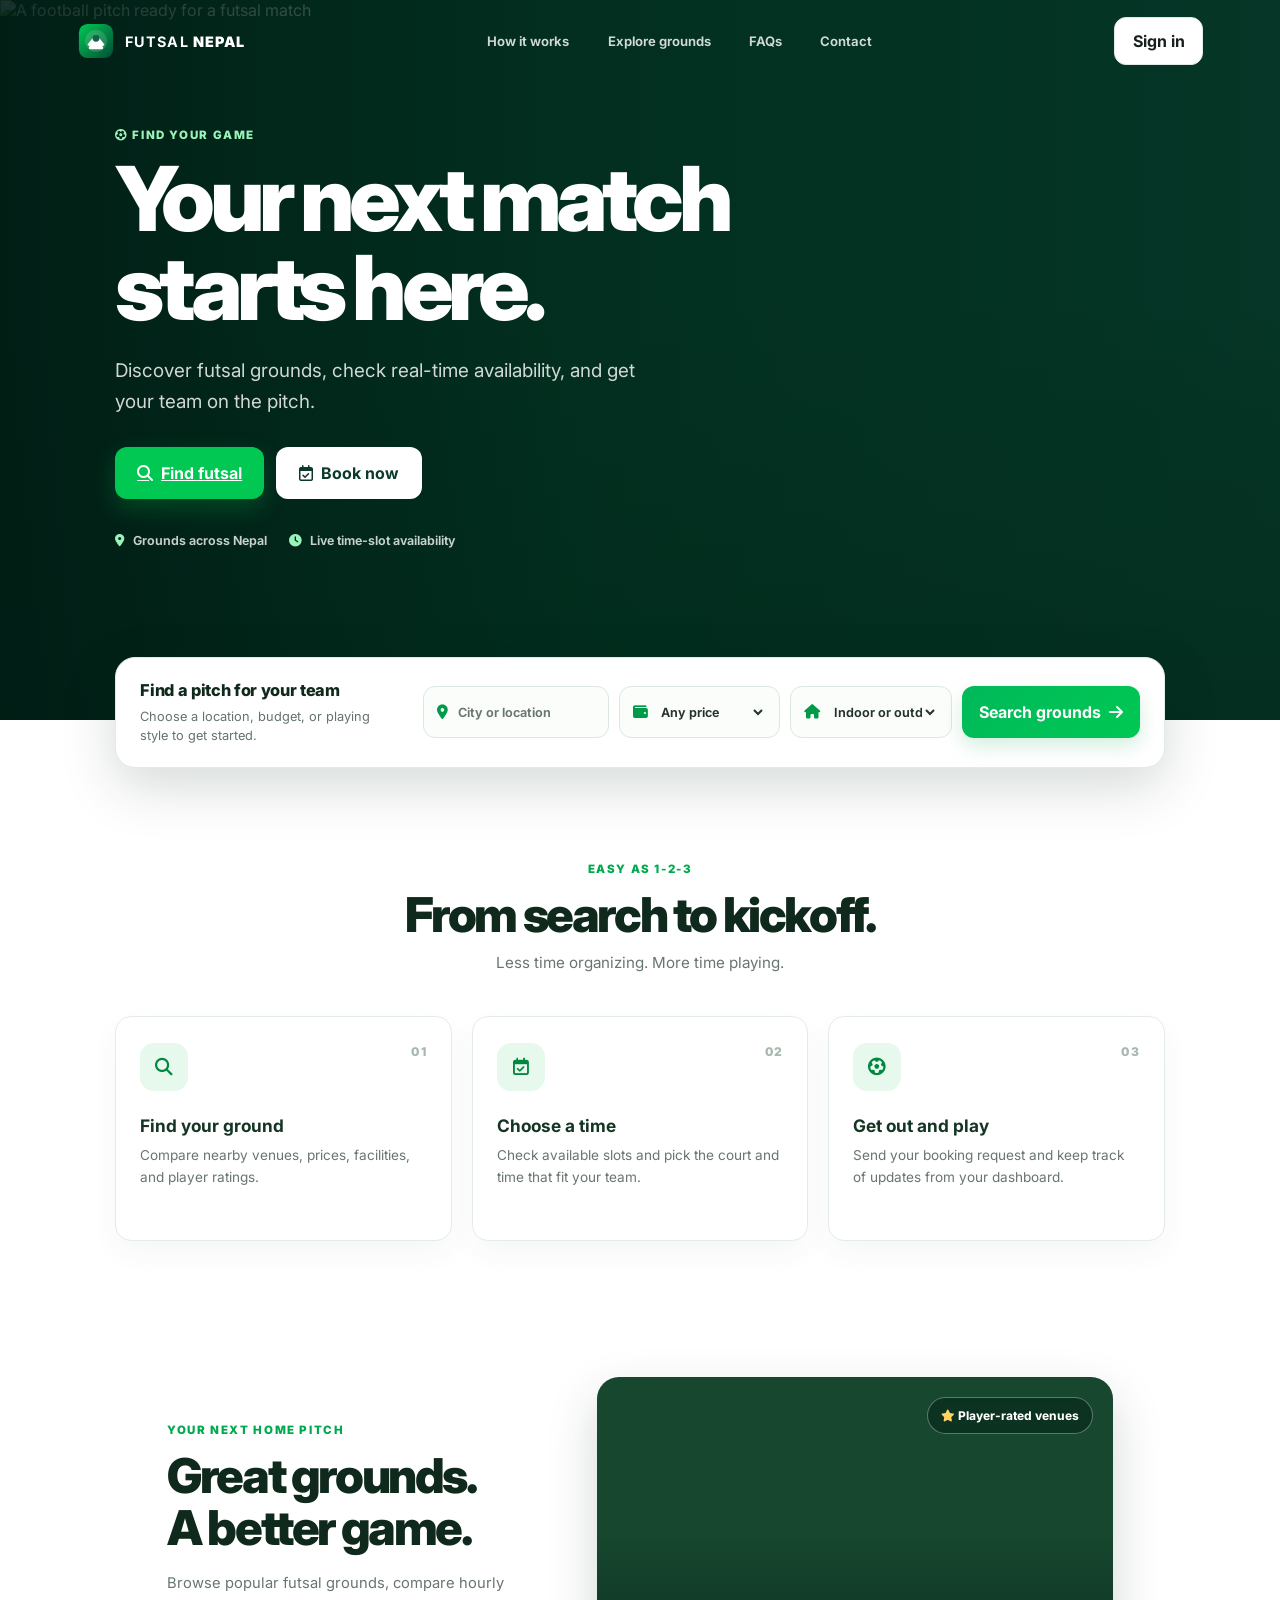
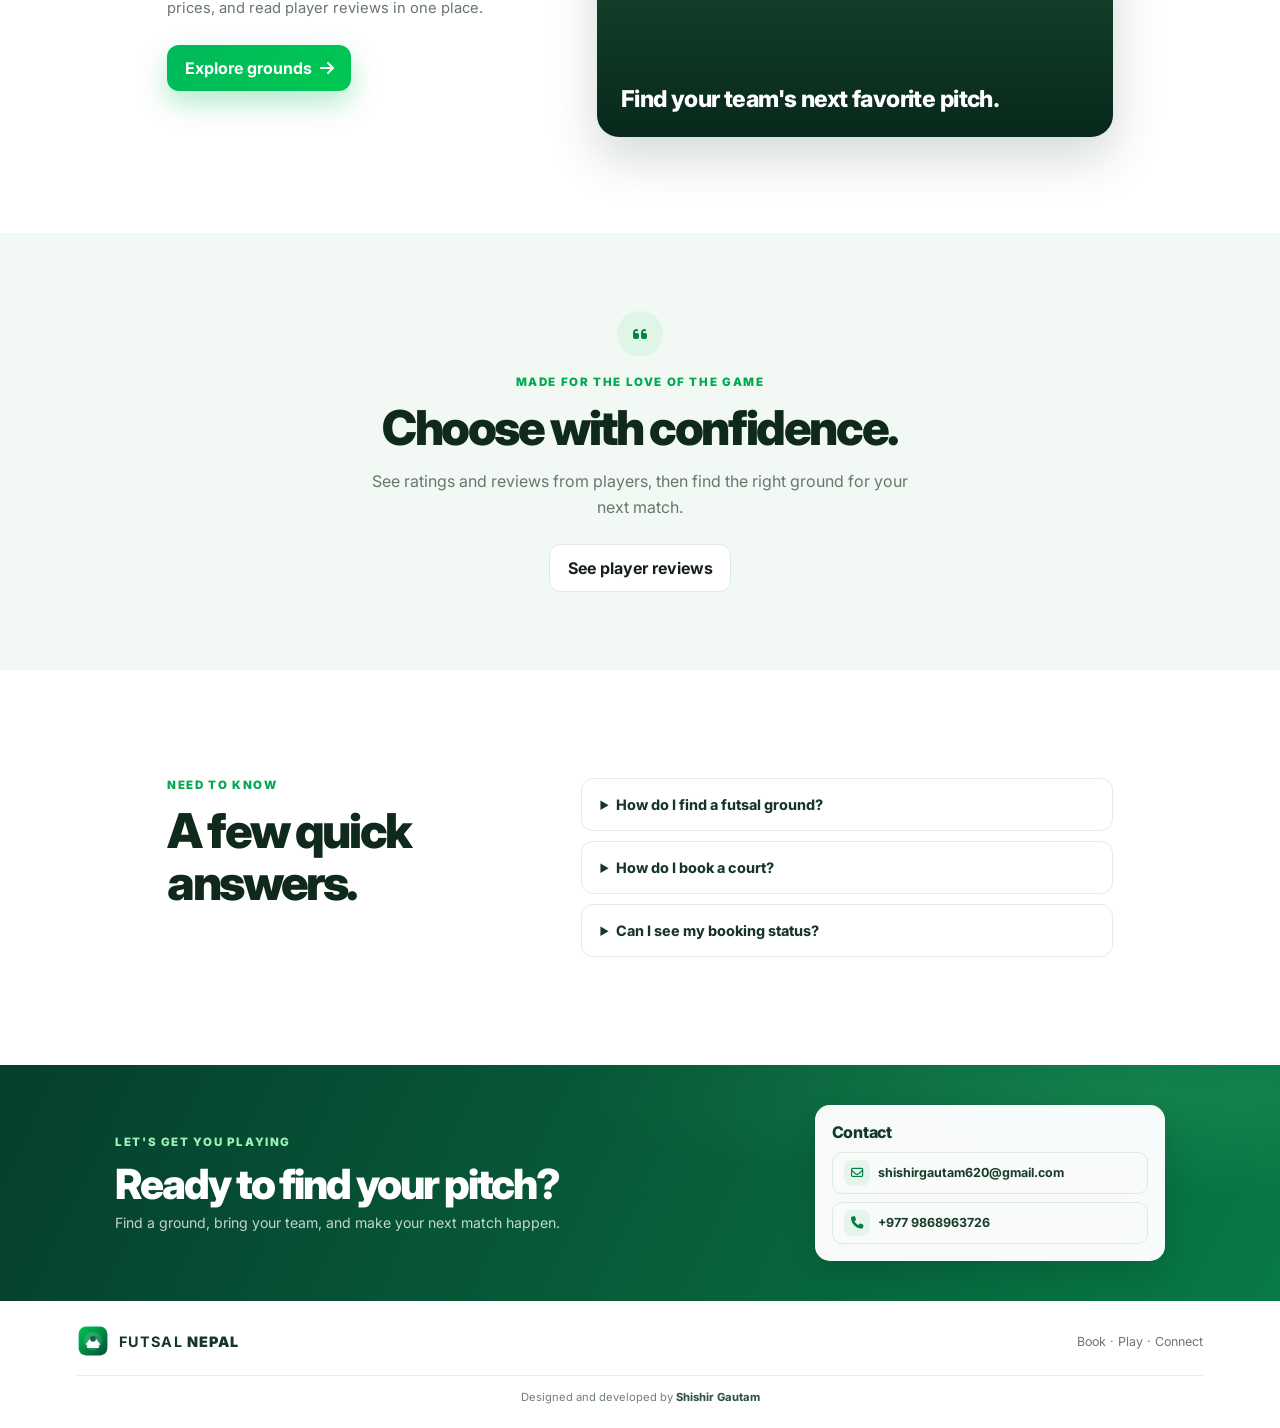
==== commit fb1c2682: "Add files via upload" ====
--- a/index.html
+++ b/index.html
@@ -26,8 +26,8 @@
     <link rel="preconnect" href="https://fonts.gstatic.com" crossorigin />
     <link href="https://fonts.googleapis.com/css2?family=Inter:wght@400;500;600;700;800&display=swap" rel="stylesheet" />
     <link rel="stylesheet" href="https://cdnjs.cloudflare.com/ajax/libs/font-awesome/6.5.2/css/all.min.css" />
-    <link rel="stylesheet" href="css/style.css?v=20261002-12" />
-    <link rel="stylesheet" href="css/responsive.css?v=20261002-10" />
+    <link rel="stylesheet" href="css/style.css?v=20261002-23" />
+    <link rel="stylesheet" href="css/responsive.css?v=20261002-17" />
     <script src="https://cdn.jsdelivr.net/npm/chart.js"></script>
     <script src="https://www.gstatic.com/firebasejs/10.12.2/firebase-app-compat.js"></script>
     <script src="https://www.gstatic.com/firebasejs/10.12.2/firebase-auth-compat.js"></script>
@@ -111,10 +111,14 @@
 
         <section class="landing-contact" id="landingContact" aria-labelledby="landingContactTitle">
           <div><p class="landing-eyebrow">LET'S GET YOU PLAYING</p><h2 id="landingContactTitle">Ready to find your pitch?</h2><p>Find a ground, bring your team, and make your next match happen.</p></div>
-          <a class="btn btn-light" href="mailto:hello@futsalnepal.com"><i class="fa-regular fa-envelope"></i> Contact us</a>
+          <div class="landing-contact-details">
+            <h3>Contact</h3>
+            <a class="btn btn-light" href="mailto:shishirgautam620@gmail.com"><i class="fa-regular fa-envelope" aria-hidden="true"></i> shishirgautam620<wbr>@gmail.com</a>
+            <a class="btn btn-light" href="tel:+9779868963726"><i class="fa-solid fa-phone" aria-hidden="true"></i> +977 9868963726</a>
+          </div>
         </section>
       </main>
-      <footer class="landing-footer"><a class="landing-brand" href="#landingHome"><img src="assets/logo.svg" alt="" /><span>FUTSAL <b>NEPAL</b></span></a><span>Book · Play · Connect</span><a href="mailto:hello@futsalnepal.com">hello@futsalnepal.com</a></footer>
+      <footer class="landing-footer"><a class="landing-brand" href="#landingHome"><img src="assets/logo.svg" alt="" /><span>FUTSAL <b>NEPAL</b></span></a><span>Book · Play · Connect</span><span class="landing-footer-credit">Designed and developed by <a href="https://shishirgtm.com.np" target="_blank" rel="noopener noreferrer">Shishir Gautam</a></span></footer>
     </div>
 
     <div id="authScreen" class="auth-screen hidden">
@@ -776,9 +780,9 @@
             </div>
             <div>
               <h4>Contact</h4>
-              <a href="tel:+9779800000000">+977 98000 00000</a>
-              <a href="mailto:hello@futsalnepal.com">hello@futsalnepal.com</a>
-              <span>Kathmandu, Nepal</span>
+              <a href="tel:+9779868963726">+977 9868963726</a>
+              <a href="mailto:shishirgautam620@gmail.com">shishirgautam620@gmail.com</a>
+              <span>Hetauda, Nepal</span>
             </div>
           </div>
         </footer>
--- a/css/style.css
+++ b/css/style.css
@@ -1045,15 +1045,19 @@
 .btn-light:hover { background: #eaf9ef; }
 .landing-proof { display: flex; flex-wrap: wrap; gap: 22px; margin-top: 34px; color: rgba(255,255,255,0.79); font-size: 0.78rem; font-weight: 650; }
 .landing-proof i { margin-right: 6px; color: #9af3b8; }
-.landing-search { position: absolute; right: clamp(22px, 9vw, 132px); bottom: -48px; left: clamp(22px, 9vw, 132px); display: grid; grid-template-columns: minmax(200px, 0.8fr) minmax(0, 2.2fr); align-items: center; gap: 28px; max-width: 1176px; margin: 0 auto; padding: 22px 24px; border: 1px solid rgba(12,64,42,0.08); border-radius: 18px; color: #12251b; background: #fff; box-shadow: 0 18px 54px rgba(0,33,22,0.17); }
-.landing-search > div { display: grid; gap: 5px; }
-.landing-search > div strong { font-size: 1rem; }
-.landing-search > div span { color: #65746b; font-size: 0.76rem; line-height: 1.5; }
-.landing-search form { display: grid; grid-template-columns: 1.1fr 1fr 0.9fr auto; align-items: center; gap: 9px; }
-.landing-search form label { display: flex; align-items: center; gap: 9px; min-width: 0; min-height: 48px; padding: 0 11px; border: 1px solid #e1e9e4; border-radius: 10px; color: #00a94f; background: #fff; }
-.landing-search form input,.landing-search form select { width: 100%; min-width: 0; border: 0; outline: 0; color: #24332b; background: transparent; font-size: 0.76rem; font-weight: 600; }
+.landing-search { position: absolute; right: clamp(22px, 9vw, 132px); bottom: -48px; left: clamp(22px, 9vw, 132px); display: grid; grid-template-columns: minmax(215px, 0.78fr) minmax(0, 2.22fr); align-items: center; gap: clamp(18px, 2.4vw, 32px); max-width: 1176px; margin: 0 auto; padding: 22px 24px; border: 1px solid #e2ebe5; border-radius: 20px; color: #12251b; background: #fff; box-shadow: 0 18px 54px rgba(0,33,22,0.17); }
+.landing-search > div { display: grid; gap: 7px; min-width: 0; }
+.landing-search > div strong { color: #10291d; font-size: 1.02rem; font-weight: 800; letter-spacing: -0.02em; }
+.landing-search > div span { max-width: 290px; color: #65746b; font-size: 0.8rem; line-height: 1.5; }
+.landing-search form { display: grid; grid-template-columns: minmax(150px, 1.15fr) minmax(135px, 1fr) minmax(150px, 1fr) auto; align-items: center; gap: 10px; min-width: 0; }
+.landing-search form label { display: flex; flex-direction: row; align-items: center; gap: 10px; min-width: 0; min-height: 52px; padding: 0 13px; border: 1px solid #dce7e0; border-radius: 12px; color: #009b49; background: #fbfdfb; transition: border-color 0.18s ease, box-shadow 0.18s ease, background 0.18s ease; }
+.landing-search form label:focus-within { border-color: #00a94f; background: #fff; box-shadow: 0 0 0 3px rgba(0,169,79,0.12); }
+.landing-search form label > i { flex: 0 0 auto; font-size: 0.9rem; }
+.landing-search form input,.landing-search form select { width: 100%; min-width: 0; min-height: 44px; padding: 0; border: 0; outline: 0; color: #24332b; background: transparent; font: inherit; font-size: 0.79rem; font-weight: 650; }
 .landing-search form input::placeholder { color: #68766e; opacity: 1; }
-.landing-search form .btn { min-height: 48px; padding: 0 15px; white-space: nowrap; }
+.landing-search form select { cursor: pointer; }
+.landing-search form .btn { min-height: 52px; padding: 0 17px; border-radius: 12px; white-space: nowrap; box-shadow: 0 8px 20px rgba(0,169,79,0.18); }
+.landing-search form .btn:focus-visible { outline: 3px solid rgba(0,169,79,0.3); outline-offset: 3px; }
 .sr-only { position: absolute; width: 1px; height: 1px; padding: 0; overflow: hidden; clip: rect(0,0,0,0); white-space: nowrap; clip-path: inset(50%); }
 .landing-section { padding: 108px clamp(22px, 9vw, 132px); }
 .landing-section-heading { max-width: 650px; margin: 0 auto 44px; text-align: center; }
@@ -1081,14 +1085,26 @@
 .landing-faq-list details { padding: 17px 18px; border: 1px solid #e4ece7; border-radius: 12px; background: #fff; }
 .landing-faq-list summary { color: #183526; font-size: 0.9rem; font-weight: 750; cursor: pointer; }
 .landing-faq-list details p { margin: 12px 0 0; color: #68766e; font-size: 0.83rem; line-height: 1.6; }
-.landing-contact { display: flex; align-items: center; justify-content: space-between; gap: 30px; padding: 48px clamp(22px, 9vw, 132px); color: #fff; background: linear-gradient(115deg, #004d35, #087a45); }
+.landing-contact { position: relative; display: flex; flex-wrap: wrap; align-items: center; justify-content: space-between; gap: 24px clamp(24px, 5vw, 64px); overflow: hidden; padding: 40px clamp(22px, 9vw, 132px); color: #fff; background: radial-gradient(ellipse at 88% 12%, rgba(72,196,119,0.2), transparent 34%), linear-gradient(115deg, #063e2d, #087a45); }
+.landing-contact > div:first-child { flex: 0 1 560px; max-width: 560px; }
+.landing-contact > div:first-child > p:not(.landing-eyebrow) { margin-top: 8px; }
+.landing-contact-details { display: grid; flex: 0 1 350px; gap: 8px; padding: 16px; border: 1px solid rgba(255,255,255,0.72); border-radius: 15px; color: #183526; background: rgba(255,255,255,0.97); box-shadow: 0 12px 30px rgba(0,30,19,0.16); }
+.landing-contact-details h3 { margin: 0 0 2px; color: #123b27; font-size: 1rem; font-weight: 800; letter-spacing: -0.02em; }
+.landing-contact-details .btn-light { justify-content: flex-start; min-height: 42px; max-width: 100%; padding: 0 11px; border: 1px solid #dfeae3; border-radius: 10px; color: #173b28; background: #f8fbf9; font-size: 0.78rem; font-weight: 700; line-height: 1.25; text-decoration: none; overflow-wrap: anywhere; transition: border-color 0.18s ease, background 0.18s ease, transform 0.18s ease, box-shadow 0.18s ease; }
+.landing-contact-details .btn-light:hover { transform: translateY(-1px); border-color: #a9d7b8; color: #073b27; background: #eff9f2; box-shadow: 0 5px 14px rgba(8,122,69,0.08); }
+.landing-contact-details .btn-light:focus-visible { outline: 3px solid rgba(0,169,79,0.28); outline-offset: 2px; }
+.landing-contact-details i { display: grid; flex: 0 0 26px; place-items: center; width: 26px; height: 26px; border-radius: 8px; color: #087a45; background: #e6f5eb; text-align: center; }
+.landing-contact-details .btn-light i { color: #087a45; }
 .landing-contact .landing-eyebrow { color: #9af3b8; }
 .landing-contact h2 { color: #fff; font-size: clamp(1.8rem, 3.6vw, 2.6rem); }
 .landing-contact p:not(.landing-eyebrow) { margin: 10px 0 0; color: rgba(255,255,255,0.76); font-size: 0.88rem; }
-.landing-footer { display: flex; align-items: center; justify-content: space-between; gap: 18px; padding: 24px clamp(22px, 6vw, 88px); color: #69776f; background: #fff; font-size: 0.78rem; }
+.landing-footer { display: flex; flex-wrap: wrap; align-items: center; justify-content: space-between; gap: 18px; padding: 24px clamp(22px, 6vw, 88px); color: #69776f; background: #fff; font-size: 0.78rem; }
 .landing-footer .landing-brand { color: #183526; }
 .landing-footer .landing-brand img { width: 32px; height: 32px; }
-.landing-footer > a:last-child { color: #087a45; font-weight: 700; text-decoration: none; }
+.landing-footer-credit { flex: 0 0 100%; padding-top: 14px; border-top: 1px solid #e7eee9; color: #728078; font-size: 0.7rem; text-align: center; }
+.landing-footer-credit a { color: #315340; font-weight: 750; text-decoration: none; }
+.landing-footer-credit a:hover { text-decoration: underline; text-underline-offset: 3px; }
+.landing-footer-credit a:focus-visible { border-radius: 3px; outline: 2px solid #087a45; outline-offset: 3px; }
 
 .court-filter-bar { display: grid; grid-template-columns: repeat(5, minmax(120px, 1fr)); gap: 10px; margin-top: 22px; }
 .court-filter-bar > label { display: grid; gap: 6px; min-width: 0; color: rgba(239,255,245,0.78); font-size: 0.69rem; font-weight: 750; }
--- a/css/responsive.css
+++ b/css/responsive.css
@@ -372,9 +372,10 @@
 }
 
 @media (max-width: 1100px) {
-  .landing-search { grid-template-columns: 1fr; gap: 14px; }
+  .landing-search { grid-template-columns: 1fr; gap: 16px; padding: 22px; }
+  .landing-search > div span { max-width: 520px; }
   .landing-search form { grid-template-columns: repeat(3, minmax(0, 1fr)); }
-  .landing-search form .btn { grid-column: 1 / -1; }
+  .landing-search form .btn { grid-column: 1 / -1; justify-self: stretch; }
   .landing-featured { gap: 30px; }
   .court-filter-bar { grid-template-columns: repeat(3, minmax(0, 1fr)); }
 }
@@ -389,12 +390,12 @@
   .landing-header.is-menu-open .landing-nav { display: grid; }
   .landing-nav a { padding: 13px 12px; border-radius: 8px; color: rgba(255,255,255,0.9); font-size: 0.88rem; }
   .landing-nav a:hover,.landing-nav a:focus-visible { color: #fff; background: rgba(255,255,255,0.1); }
-  .landing-hero { min-height: 680px; padding: 112px 24px 174px; }
+  .landing-hero { min-height: 0; align-items: stretch; flex-direction: column; padding: 112px 24px 28px; }
   .landing-hero h1 { font-size: clamp(3rem, 11vw, 5rem); }
-  .landing-search { right: 18px; bottom: -100px; left: 18px; padding: 18px; }
+  .landing-search { position: relative; inset: auto; width: 100%; max-width: 680px; margin: 34px auto 0; padding: 20px; }
   .landing-search form { grid-template-columns: 1fr 1fr; }
   .landing-search form .btn { grid-column: 1 / -1; }
-  .landing-how { padding-top: 165px; }
+  .landing-how { padding-top: 76px; }
   .landing-section { padding-right: 24px; padding-left: 24px; }
   .landing-steps { grid-template-columns: 1fr; gap: 12px; }
   .landing-steps article { min-height: 0; padding: 20px; }
@@ -403,7 +404,10 @@
   .landing-featured-visual { min-height: 280px; }
   .landing-faq { grid-template-columns: 1fr; gap: 26px; }
   .landing-faq .landing-section-heading { margin: 0; }
-  .landing-contact { align-items: flex-start; flex-direction: column; padding: 34px 24px; }
+  .landing-contact { align-items: stretch; justify-content: flex-start; flex-direction: column; gap: 18px; padding: 30px 24px; }
+  .landing-contact > div:first-child { flex: 0 1 auto; }
+  .landing-contact-details { flex: 0 1 auto; width: 100%; max-width: 420px; padding: 14px; }
+  .landing-contact-details a { overflow-wrap: anywhere; }
   .landing-footer { flex-wrap: wrap; padding: 20px 24px; }
   .court-filter-bar { grid-template-columns: repeat(2, minmax(0, 1fr)); }
   .court-availability-filter,.court-availability-toggle { grid-column: 1 / -1; }
@@ -415,16 +419,17 @@
   .landing-header .landing-brand img { width: 34px; height: 34px; }
   .landing-menu-toggle { flex: 0 0 40px; width: 40px; height: 40px; margin-left: 2px; }
   .landing-sign-in { min-height: 38px; padding: 0 12px; }
-  .landing-hero { min-height: 720px; padding: 144px 20px 200px; }
+  .landing-hero { padding: 104px 20px 24px; }
   .landing-hero-content > p:not(.landing-eyebrow) { font-size: 0.94rem; }
   .landing-hero-actions { display: grid; grid-template-columns: 1fr 1fr; }
   .landing-hero-actions .btn { min-height: 48px; padding: 0 11px; font-size: 0.77rem; }
   .landing-proof { gap: 9px 15px; font-size: 0.69rem; }
-  .landing-search { right: 12px; bottom: -128px; left: 12px; gap: 12px; padding: 15px; border-radius: 14px; }
-  .landing-search > div strong { font-size: 0.91rem; }
+  .landing-search { gap: 15px; margin-top: 28px; padding: 17px; border-radius: 16px; }
+  .landing-search > div strong { font-size: 0.98rem; }
   .landing-search form { grid-template-columns: 1fr; }
-  .landing-search form label,.landing-search form .btn { min-height: 43px; }
-  .landing-how { padding-top: 190px; }
+  .landing-search form label { min-height: 48px; }
+  .landing-search form .btn { min-height: 48px; }
+  .landing-how { padding-top: 60px; }
   .landing-section { padding-right: 20px; padding-left: 20px; }
   .landing-section-heading { margin-bottom: 30px; }
   .landing-featured { padding-right: 20px; padding-left: 20px; }
@@ -432,7 +437,12 @@
   .landing-rating-chip { top: 12px; right: 12px; font-size: 0.67rem; }
   .landing-visual-caption { right: 17px; bottom: 17px; left: 17px; font-size: 1.15rem; }
   .landing-contact { padding-right: 20px; padding-left: 20px; }
+  .landing-contact { gap: 16px; padding-top: 26px; padding-bottom: 26px; }
+  .landing-contact-details { padding: 12px; }
+  .landing-contact-details .btn-light { gap: 8px; padding-right: 9px; padding-left: 9px; font-size: 0.73rem; }
+  .landing-contact-details i { flex-basis: 24px; width: 24px; height: 24px; }
   .landing-footer { align-items: flex-start; flex-direction: column; }
+  .landing-footer-credit { width: 100%; text-align: left; }
   .court-filter-bar { grid-template-columns: 1fr; }
   .court-availability-filter,.court-availability-toggle { grid-column: 1; }
   .court-availability-toggle { min-height: 44px; }
